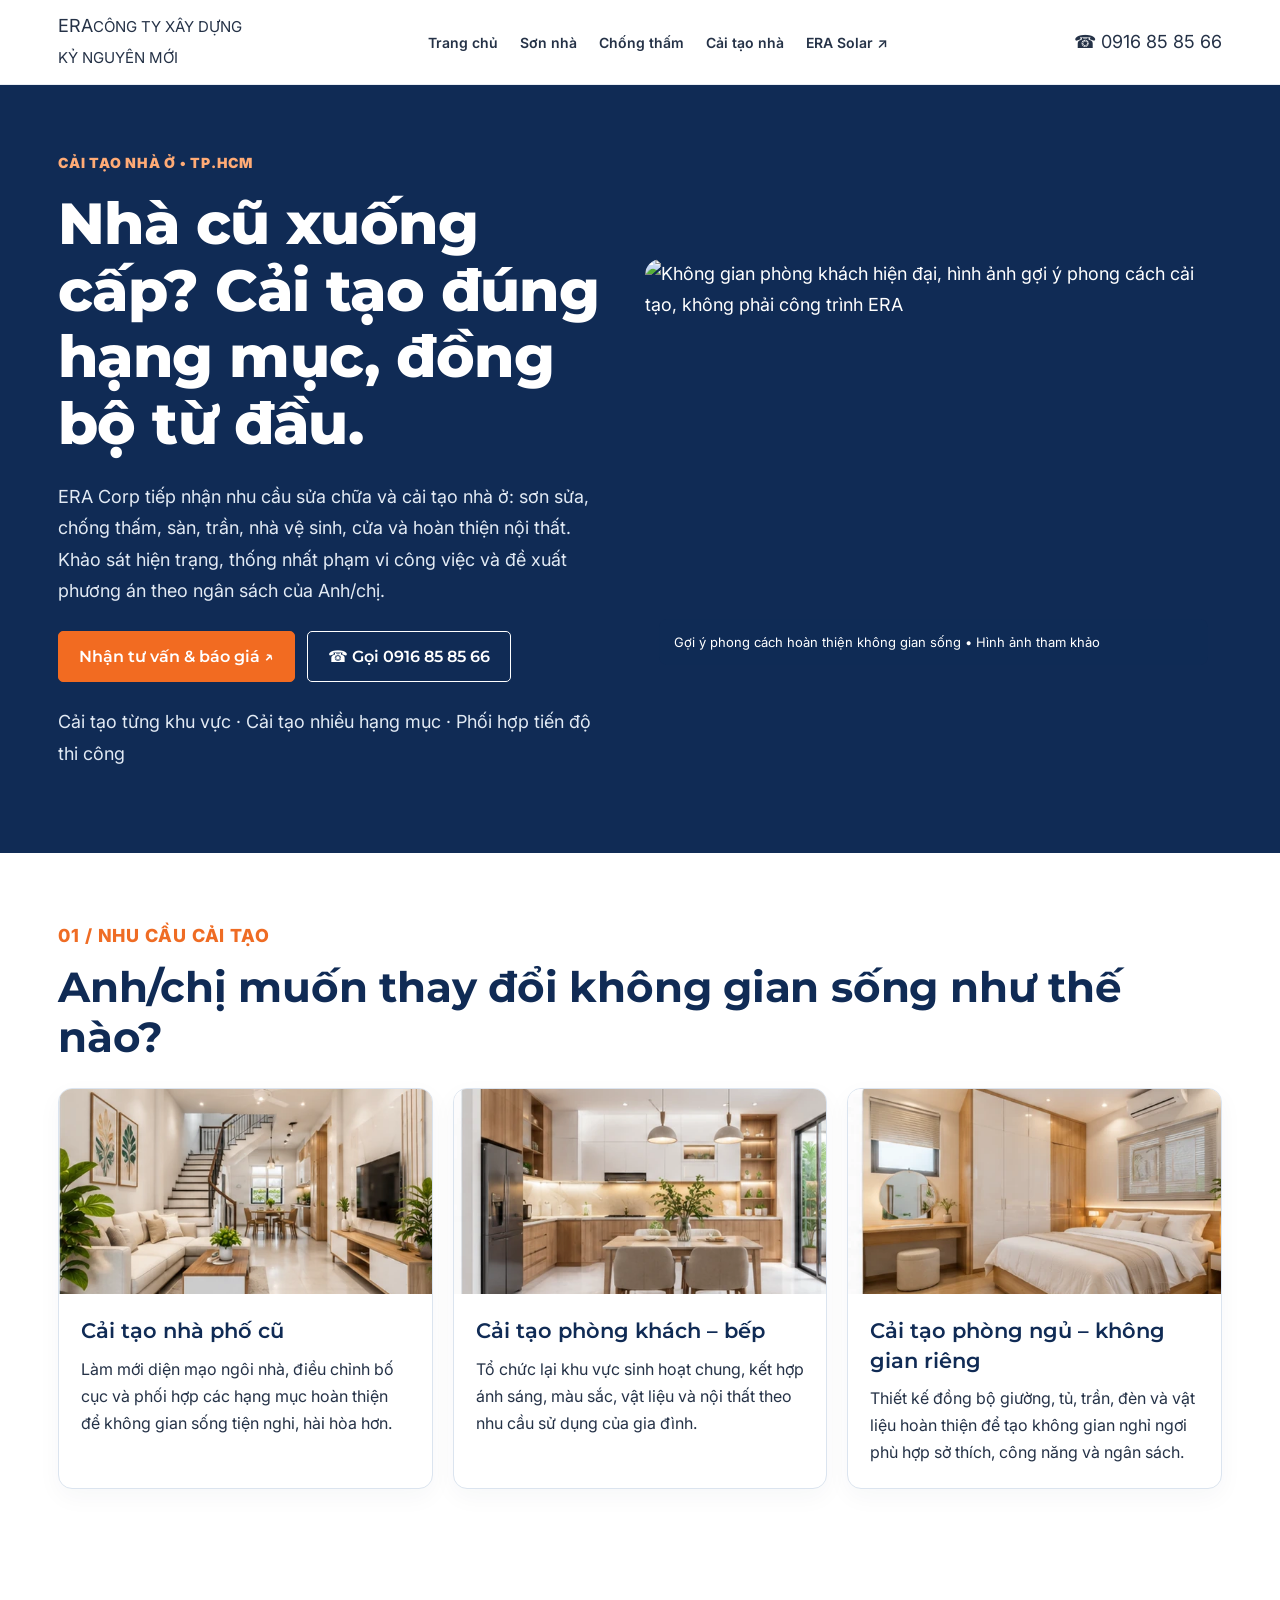
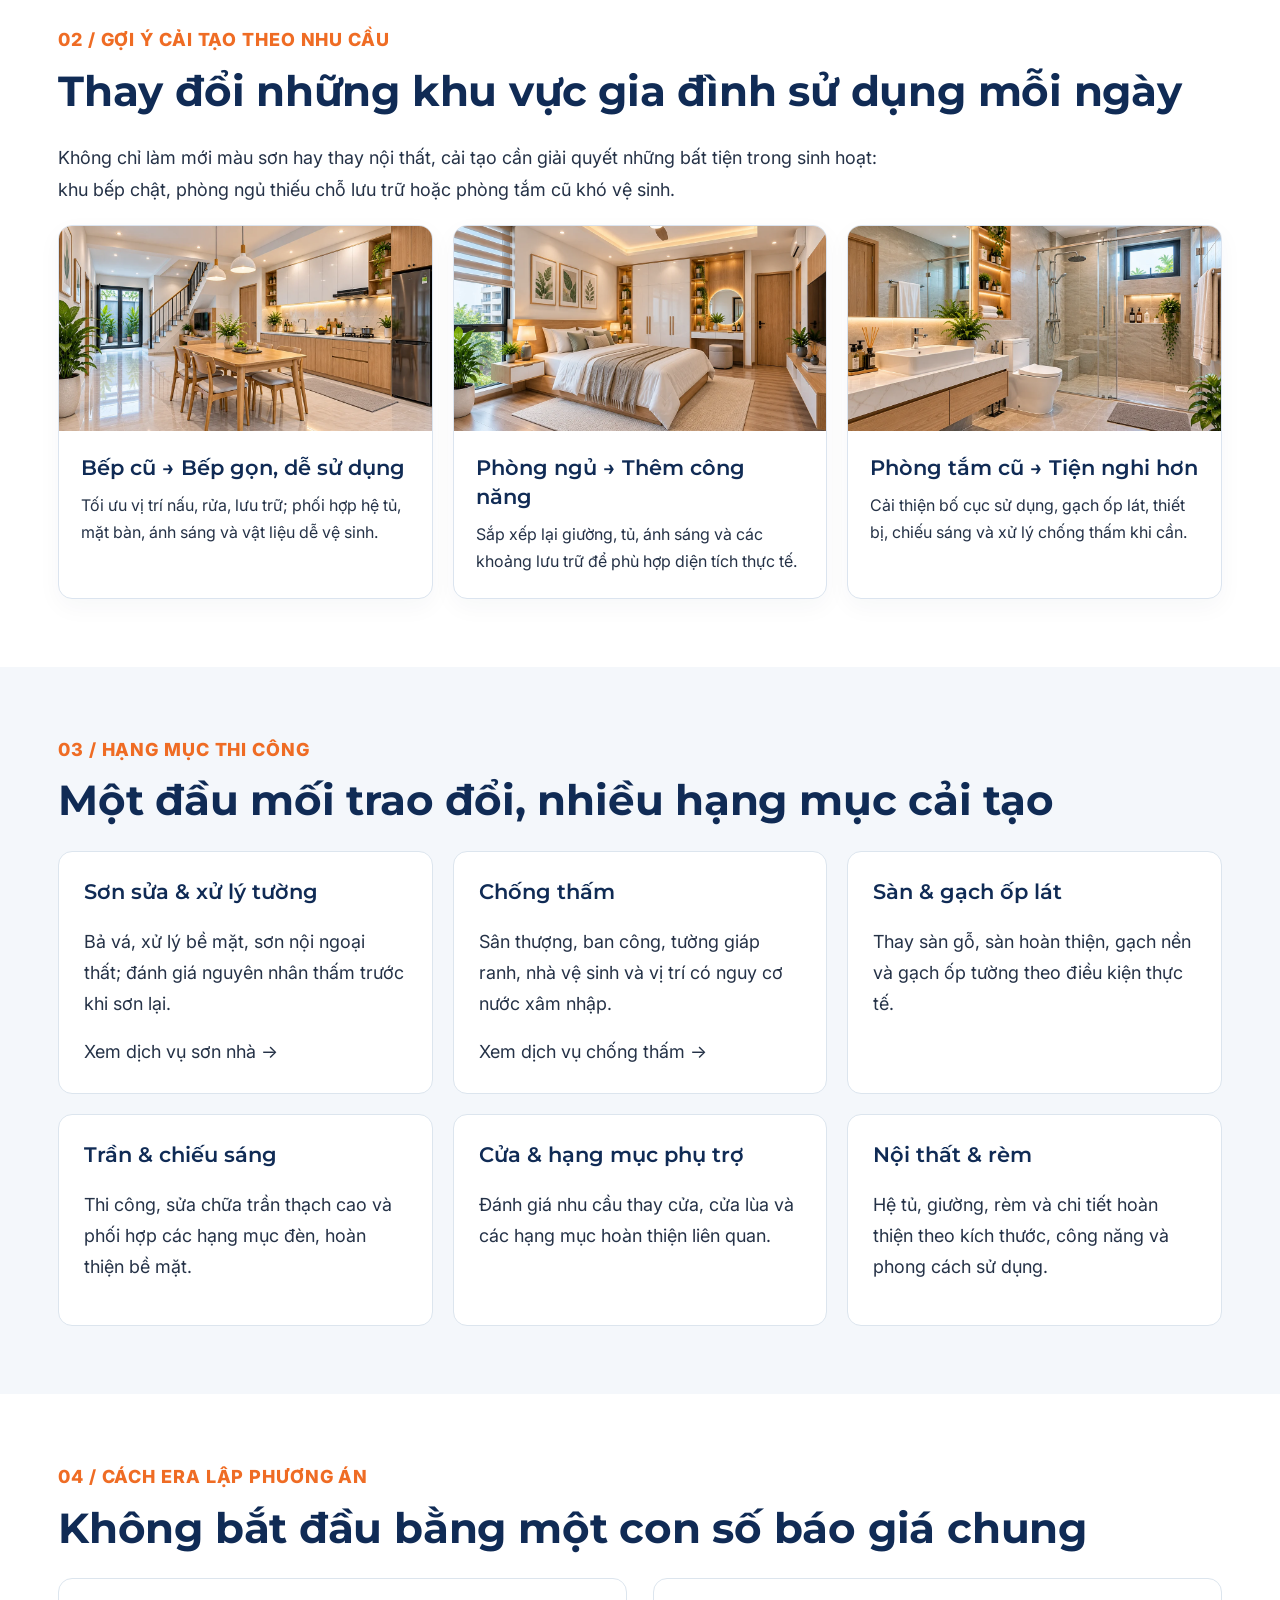
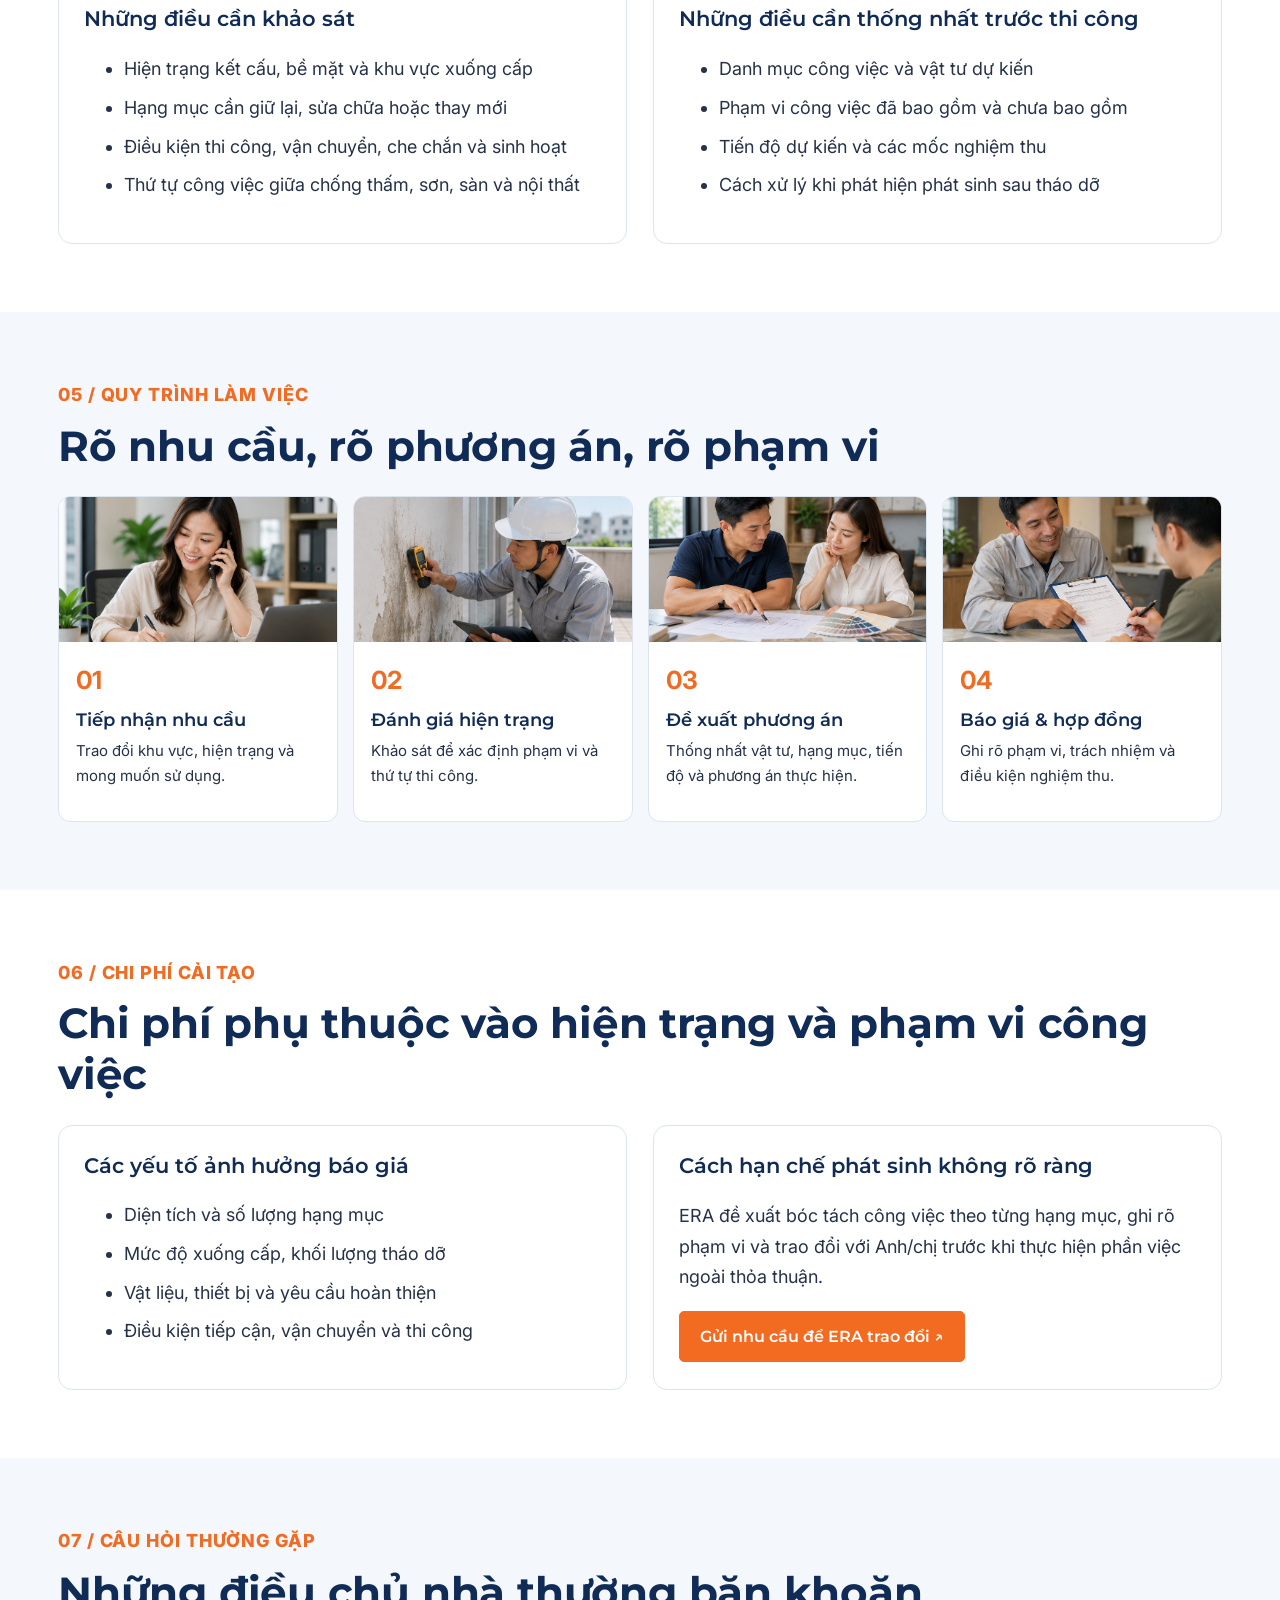
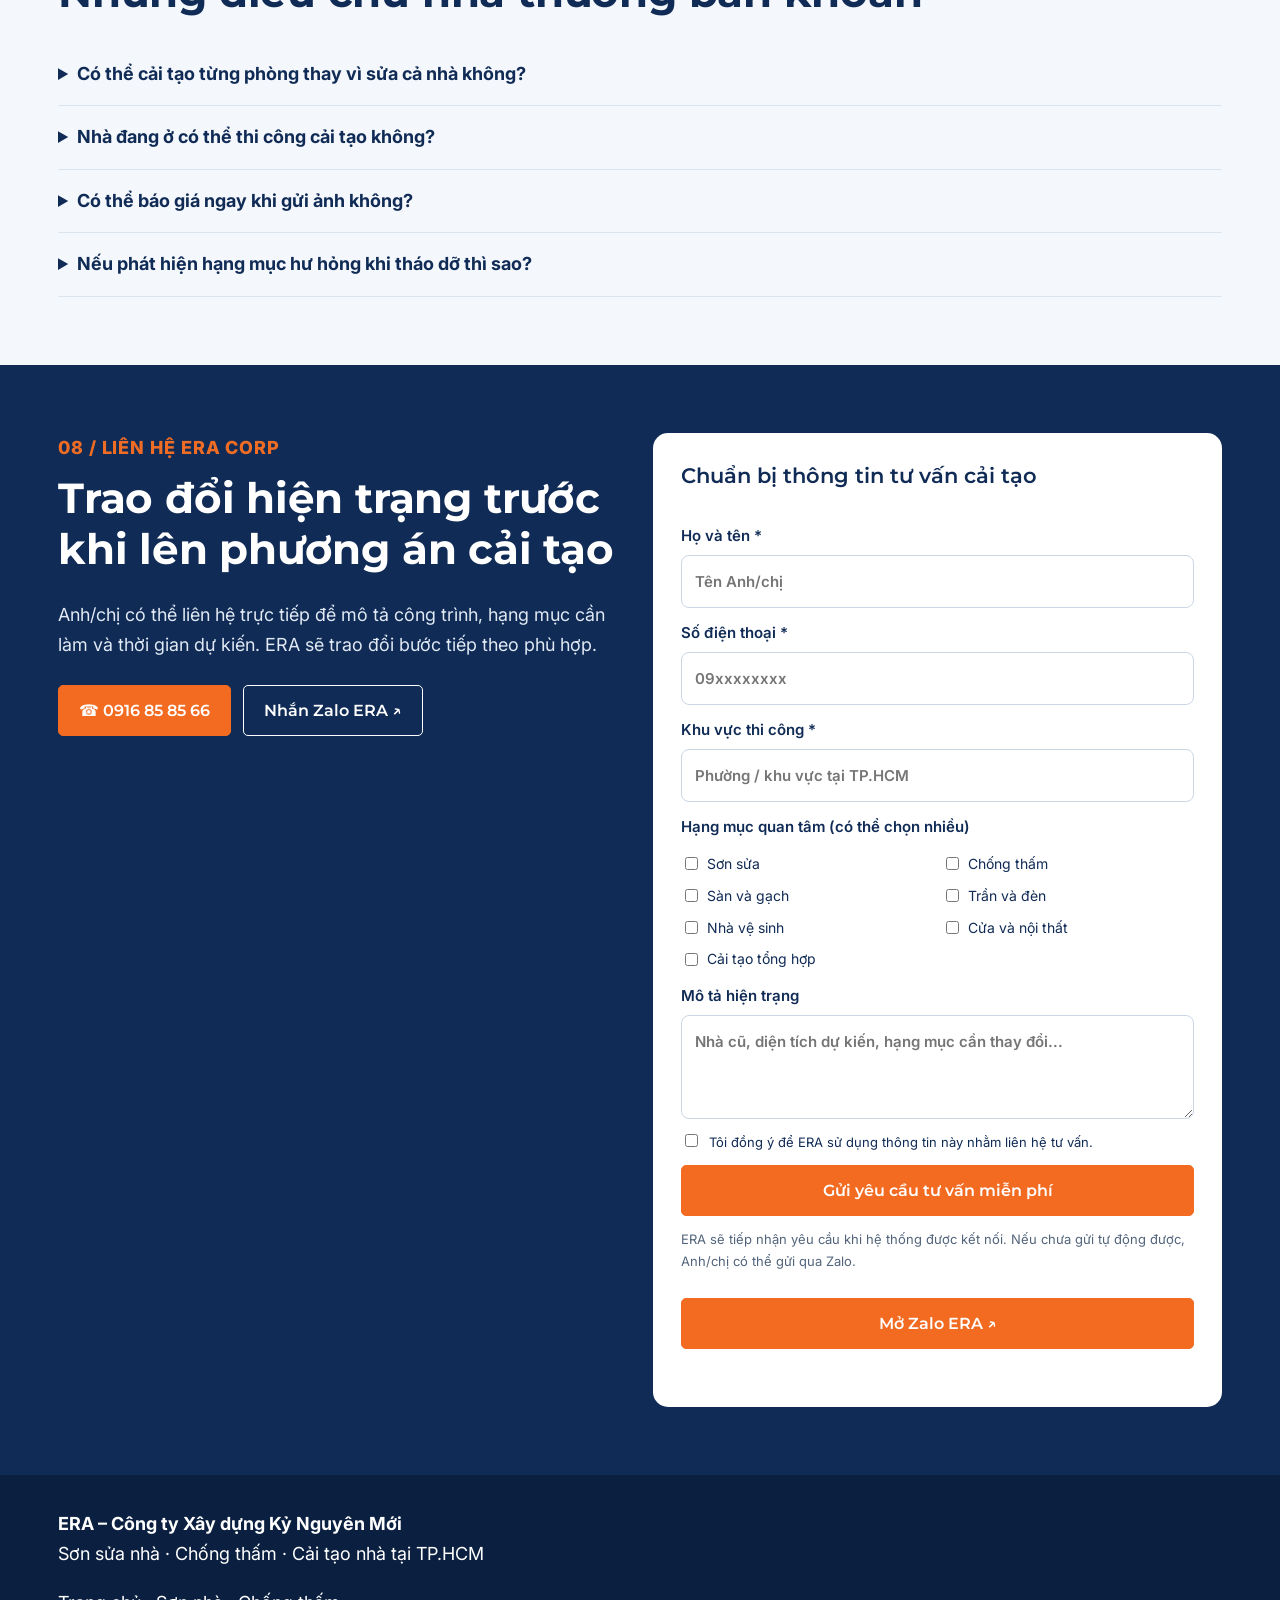
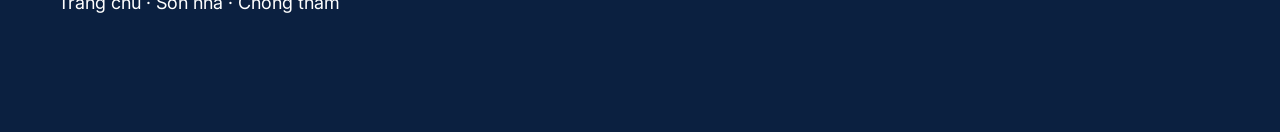
==== cai-tao-nha/index.html @ 1586d017 "Connect Cải tạo nhà form to shared lead capture and attribution" ====
<!doctype html><html lang="vi"><head><meta charset="utf-8"><meta name="viewport" content="width=device-width,initial-scale=1"><title>Cải tạo nhà TP.HCM | Sửa chữa, hoàn thiện nhà ở – ERA Corp</title><meta name="description" content="ERA Corp tư vấn cải tạo nhà ở tại TP.HCM: sơn sửa, chống thấm, sàn, trần, nhà vệ sinh, cửa và nội thất. Khảo sát hiện trạng, lập kế hoạch thi công và báo giá theo hạng mục."><meta name="robots" content="index,follow"><link rel="canonical" href="https://thuvanreal-ai.github.io/eracorp-website/cai-tao-nha/"><link rel="preconnect" href="https://fonts.googleapis.com"><link rel="preconnect" href="https://fonts.gstatic.com" crossorigin><link href="https://fonts.googleapis.com/css2?family=Inter:wght@400;500;600;700;800&family=Montserrat:wght@600;700;800;900&display=swap" rel="stylesheet"><link rel="stylesheet" href="../assets/css/style.css?v=20261025multi2"><style>
.reno-hero{background:#102b55;color:white;padding:66px 0}.reno-hero h1{color:#fff;font-size:clamp(36px,4.5vw,62px);line-height:1.16;font-weight:800;margin:12px 0 24px}.reno-hero p{color:#e2eaf4;font-size:18px;line-height:1.75}.reno-hero-grid{display:grid;grid-template-columns:1.05fr .95fr;gap:44px;align-items:center}.reno-hero-photo{position:relative}.reno-hero-photo img{display:block;width:100%;height:420px;object-fit:cover;border-radius:16px}.reno-hero-photo span{position:absolute;bottom:14px;left:14px;right:14px;background:#102b55e8;color:#fff;border-radius:8px;padding:12px 15px;font-size:13px}.reno-actions{display:flex;gap:12px;flex-wrap:wrap;margin:24px 0}.reno-actions .outline{background:transparent;color:#fff;border:1px solid #fff}.reno-section{padding:68px 0}.reno-section h2{font-size:clamp(28px,3.3vw,45px);line-height:1.2;color:#102b55;margin:10px 0 25px}.reno-kicker{color:#ef6c24;font-weight:800;letter-spacing:.05em}.reno-grid{display:grid;grid-template-columns:repeat(3,minmax(0,1fr));gap:20px}.reno-card{border:1px solid #dbe4ef;border-radius:14px;background:#fff;overflow:hidden;box-shadow:0 8px 25px #122e4a0a}.reno-card img{width:100%;height:205px;object-fit:cover;display:block}.reno-card .inner{padding:22px}.reno-card h3{font-size:21px;color:#102b55;margin:0 0 10px}.reno-card p{font-size:16px;line-height:1.7;margin:0}.reno-muted{background:#f4f7fb}.reno-two{display:grid;grid-template-columns:1fr 1fr;gap:26px}.reno-panel{background:white;border:1px solid #dce5ee;padding:25px;border-radius:14px}.reno-panel h3{color:#102b55;margin-top:0}.reno-panel li{margin:10px 0;line-height:1.6}.reno-steps{display:grid;grid-template-columns:repeat(4,1fr);gap:15px}.reno-step{background:#fff;border:1px solid #dce5ee;border-radius:12px;overflow:hidden}.reno-step img{width:100%;height:145px;object-fit:cover}.reno-step div{padding:17px}.reno-step strong{font-size:25px;color:#ef6c24}.reno-step h3{font-size:18px;color:#102b55;margin:6px 0}.reno-step p{font-size:15px;line-height:1.65}.reno-faq details{border-bottom:1px solid #dce5ee;padding:16px 0}.reno-faq summary{font-weight:700;color:#102b55;cursor:pointer}.reno-faq p{line-height:1.75}.reno-contact{background:#102b55;color:#fff}.reno-contact h2,.reno-contact h3{color:#fff}.reno-contact p{color:#e0e9f4}.reno-form{background:#fff;color:#102b55;border-radius:15px;padding:28px;display:grid;gap:12px}.reno-form h3{color:#102b55}.reno-form label{font-weight:600;display:grid;gap:6px;font-size:15px}.reno-form input,.reno-form select,.reno-form textarea{width:100%;padding:13px;border:1px solid #cbd7e5;border-radius:8px;font:inherit}.reno-form .checks{display:grid;grid-template-columns:1fr 1fr;gap:8px}.reno-form .checks label{display:flex;align-items:center;font-size:14px;font-weight:400}.reno-form .checks input{width:auto}.reno-hint{font-size:13px;color:#52647c!important}.reno-output{display:none;background:#eef4fb;color:#102b55;padding:14px;white-space:pre-wrap;border-radius:8px}.reno-output.active,.reno-copy.active{display:block}.reno-copy{display:none}.reno-footer{background:#0b2040;color:white;padding:34px 0 95px}.reno-footer a{color:white}.reno-note{font-size:14px;line-height:1.6}.reno-hero .eyebrow{color:#ffab76}@media(max-width:900px){.reno-hero-grid,.reno-two{grid-template-columns:1fr}.reno-grid{grid-template-columns:repeat(2,1fr)}.reno-steps{grid-template-columns:repeat(2,1fr)}.reno-hero-photo img{height:310px}}@media(max-width:600px){.reno-hero{padding:36px 0}.reno-section{padding:43px 0}.reno-grid,.reno-steps{grid-template-columns:1fr}.reno-hero-photo img{height:250px}.reno-card img{height:220px}.reno-form{padding:20px}.reno-form .checks{grid-template-columns:1fr}.reno-actions .btn{width:100%;text-align:center}}
</style></head><body><header class="header"><div class="wrap nav"><a href="../" class="logo">ERA<small>CÔNG TY XÂY DỰNG<br>KỶ NGUYÊN MỚI</small></a><nav class="links" id="era-navigation"><a href="../">Trang chủ</a><a href="../son-nha/">Sơn nhà</a><a href="../chong-tham/">Chống thấm</a><a href="../cai-tao-nha/" aria-current="page">Cải tạo nhà</a><a href="https://solar.eracorp.vn/" target="_blank" rel="noopener noreferrer">ERA Solar ↗</a></nav><div class="header-actions"><a class="call-top" href="tel:0916858566">☎ 0916 85 85 66</a><button class="menu-toggle" type="button" aria-label="Mở menu" aria-expanded="false" aria-controls="era-navigation">☰</button></div></div></header><main><section class="reno-hero"><div class="wrap reno-hero-grid"><div><div class="eyebrow">CẢI TẠO NHÀ Ở • TP.HCM</div><h1>Nhà cũ xuống cấp? Cải tạo đúng hạng mục, đồng bộ từ đầu.</h1><p>ERA Corp tiếp nhận nhu cầu sửa chữa và cải tạo nhà ở: sơn sửa, chống thấm, sàn, trần, nhà vệ sinh, cửa và hoàn thiện nội thất. Khảo sát hiện trạng, thống nhất phạm vi công việc và đề xuất phương án theo ngân sách của Anh/chị.</p><div class="reno-actions"><a class="btn" href="#lien-he">Nhận tư vấn & báo giá ↗</a><a class="btn outline" href="tel:0916858566">☎ Gọi 0916 85 85 66</a></div><p class="reno-note">Cải tạo từng khu vực · Cải tạo nhiều hạng mục · Phối hợp tiến độ thi công</p></div><div class="reno-hero-photo"><img src="https://images.unsplash.com/photo-1600210492486-724fe5c67fb0?auto=format&amp;fit=crop&amp;w=1300&amp;q=82" alt="Không gian phòng khách hiện đại, hình ảnh gợi ý phong cách cải tạo, không phải công trình ERA" width="1100" height="800"><span>Gợi ý phong cách hoàn thiện không gian sống • Hình ảnh tham khảo</span></div></div></section>
<section class="reno-section" id="nhu-cau"><div class="wrap"><div class="reno-kicker">01 / NHU CẦU CẢI TẠO</div><h2>Anh/chị muốn thay đổi không gian sống như thế nào?</h2><div class="reno-grid"><article class="reno-card"><img src="../assets/era-cai-tao-nha-pho-viet-nam.webp" alt="Phòng khách nhà ở tại Hà Nội, Việt Nam với diện tích sinh hoạt vừa phải" loading="lazy"><div class="inner"><h3>Cải tạo nhà phố cũ</h3><p>Làm mới diện mạo ngôi nhà, điều chỉnh bố cục và phối hợp các hạng mục hoàn thiện để không gian sống tiện nghi, hài hòa hơn.</p></div></article><article class="reno-card"><img src="../assets/era-cai-tao-phong-khach-bep.webp" alt="Gợi ý thiết kế phòng khách và không gian sinh hoạt sau cải tạo" loading="lazy"><div class="inner"><h3>Cải tạo phòng khách – bếp</h3><p>Tổ chức lại khu vực sinh hoạt chung, kết hợp ánh sáng, màu sắc, vật liệu và nội thất theo nhu cầu sử dụng của gia đình.</p></div></article><article class="reno-card"><img src="../assets/era-cai-tao-phong-ngu.webp" alt="Gợi ý phòng ngủ hoàn thiện với thiết kế nội thất và ánh sáng đồng bộ" loading="lazy"><div class="inner"><h3>Cải tạo phòng ngủ – không gian riêng</h3><p>Thiết kế đồng bộ giường, tủ, trần, đèn và vật liệu hoàn thiện để tạo không gian nghỉ ngơi phù hợp sở thích, công năng và ngân sách.</p></div></article></div></div></section>
<section class="reno-section" id="khong-gian-moi"><div class="wrap"><div class="reno-kicker">02 / GỢI Ý CẢI TẠO THEO NHU CẦU</div><h2>Thay đổi những khu vực gia đình sử dụng mỗi ngày</h2><p style="max-width:840px;line-height:1.8">Không chỉ làm mới màu sơn hay thay nội thất, cải tạo cần giải quyết những bất tiện trong sinh hoạt: khu bếp chật, phòng ngủ thiếu chỗ lưu trữ hoặc phòng tắm cũ khó vệ sinh.</p><div class="reno-grid"><article class="reno-card"><img src="../assets/era-cai-tao-bep-viet-nam-1200x900.webp" alt="Không gian bếp gia đình được tổ chức lại với hệ tủ và mặt bàn sử dụng thuận tiện" loading="lazy"><div class="inner"><h3>Bếp cũ → Bếp gọn, dễ sử dụng</h3><p>Tối ưu vị trí nấu, rửa, lưu trữ; phối hợp hệ tủ, mặt bàn, ánh sáng và vật liệu dễ vệ sinh.</p></div></article><article class="reno-card"><img src="../assets/era-cai-tao-phong-ngu-viet-nam-1200x900.webp" alt="Phòng ngủ hiện đại có bố trí giường, tủ và ánh sáng ấm" loading="lazy"><div class="inner"><h3>Phòng ngủ → Thêm công năng</h3><p>Sắp xếp lại giường, tủ, ánh sáng và các khoảng lưu trữ để phù hợp diện tích thực tế.</p></div></article><article class="reno-card"><img src="../assets/era-cai-tao-phong-tam-viet-nam-1200x900.webp" alt="Phòng tắm hoàn thiện với khu vực tắm và thiết bị vệ sinh bố trí gọn gàng" loading="lazy"><div class="inner"><h3>Phòng tắm cũ → Tiện nghi hơn</h3><p>Cải thiện bố cục sử dụng, gạch ốp lát, thiết bị, chiếu sáng và xử lý chống thấm khi cần.</p></div></article></div></div></section><section class="reno-section reno-muted" id="hang-muc"><div class="wrap"><div class="reno-kicker">03 / HẠNG MỤC THI CÔNG</div><h2>Một đầu mối trao đổi, nhiều hạng mục cải tạo</h2><div class="reno-grid"><article class="reno-panel"><h3>Sơn sửa & xử lý tường</h3><p>Bả vá, xử lý bề mặt, sơn nội ngoại thất; đánh giá nguyên nhân thấm trước khi sơn lại.</p><a href="../son-nha/">Xem dịch vụ sơn nhà →</a></article><article class="reno-panel"><h3>Chống thấm</h3><p>Sân thượng, ban công, tường giáp ranh, nhà vệ sinh và vị trí có nguy cơ nước xâm nhập.</p><a href="../chong-tham/">Xem dịch vụ chống thấm →</a></article><article class="reno-panel"><h3>Sàn & gạch ốp lát</h3><p>Thay sàn gỗ, sàn hoàn thiện, gạch nền và gạch ốp tường theo điều kiện thực tế.</p></article><article class="reno-panel"><h3>Trần & chiếu sáng</h3><p>Thi công, sửa chữa trần thạch cao và phối hợp các hạng mục đèn, hoàn thiện bề mặt.</p></article><article class="reno-panel"><h3>Cửa & hạng mục phụ trợ</h3><p>Đánh giá nhu cầu thay cửa, cửa lùa và các hạng mục hoàn thiện liên quan.</p></article><article class="reno-panel"><h3>Nội thất & rèm</h3><p>Hệ tủ, giường, rèm và chi tiết hoàn thiện theo kích thước, công năng và phong cách sử dụng.</p></article></div></div></section>
<section class="reno-section"><div class="wrap"><div class="reno-kicker">04 / CÁCH ERA LẬP PHƯƠNG ÁN</div><h2>Không bắt đầu bằng một con số báo giá chung</h2><div class="reno-two"><div class="reno-panel"><h3>Những điều cần khảo sát</h3><ul><li>Hiện trạng kết cấu, bề mặt và khu vực xuống cấp</li><li>Hạng mục cần giữ lại, sửa chữa hoặc thay mới</li><li>Điều kiện thi công, vận chuyển, che chắn và sinh hoạt</li><li>Thứ tự công việc giữa chống thấm, sơn, sàn và nội thất</li></ul></div><div class="reno-panel"><h3>Những điều cần thống nhất trước thi công</h3><ul><li>Danh mục công việc và vật tư dự kiến</li><li>Phạm vi công việc đã bao gồm và chưa bao gồm</li><li>Tiến độ dự kiến và các mốc nghiệm thu</li><li>Cách xử lý khi phát hiện phát sinh sau tháo dỡ</li></ul></div></div></div></section>
<section class="reno-section reno-muted" id="quy-trinh"><div class="wrap"><div class="reno-kicker">05 / QUY TRÌNH LÀM VIỆC</div><h2>Rõ nhu cầu, rõ phương án, rõ phạm vi</h2><div class="reno-steps"><article class="reno-step"><img src="../assets/01-tiep-nhan-nhu-cau.jpg" alt="Tiếp nhận nhu cầu sửa chữa cải tạo" loading="lazy"><div><strong>01</strong><h3>Tiếp nhận nhu cầu</h3><p>Trao đổi khu vực, hiện trạng và mong muốn sử dụng.</p></div></article><article class="reno-step"><img src="../assets/02-danh-gia-hien-trang.jpg" alt="Đánh giá hiện trạng công trình" loading="lazy"><div><strong>02</strong><h3>Đánh giá hiện trạng</h3><p>Khảo sát để xác định phạm vi và thứ tự thi công.</p></div></article><article class="reno-step"><img src="../assets/03-de-xuat-phuong-an.jpg" alt="Đề xuất phương án cải tạo" loading="lazy"><div><strong>03</strong><h3>Đề xuất phương án</h3><p>Thống nhất vật tư, hạng mục, tiến độ và phương án thực hiện.</p></div></article><article class="reno-step"><img src="../assets/04-bao-gia-thong-nhat.jpg" alt="Báo giá và thống nhất công việc" loading="lazy"><div><strong>04</strong><h3>Báo giá & hợp đồng</h3><p>Ghi rõ phạm vi, trách nhiệm và điều kiện nghiệm thu.</p></div></article></div></div></section>
<section class="reno-section" id="bao-gia"><div class="wrap"><div class="reno-kicker">06 / CHI PHÍ CẢI TẠO</div><h2>Chi phí phụ thuộc vào hiện trạng và phạm vi công việc</h2><div class="reno-two"><div class="reno-panel"><h3>Các yếu tố ảnh hưởng báo giá</h3><ul><li>Diện tích và số lượng hạng mục</li><li>Mức độ xuống cấp, khối lượng tháo dỡ</li><li>Vật liệu, thiết bị và yêu cầu hoàn thiện</li><li>Điều kiện tiếp cận, vận chuyển và thi công</li></ul></div><div class="reno-panel"><h3>Cách hạn chế phát sinh không rõ ràng</h3><p>ERA đề xuất bóc tách công việc theo từng hạng mục, ghi rõ phạm vi và trao đổi với Anh/chị trước khi thực hiện phần việc ngoài thỏa thuận.</p><a class="btn" href="#lien-he">Gửi nhu cầu để ERA trao đổi ↗</a></div></div></div></section>
<section class="reno-section reno-muted reno-faq"><div class="wrap"><div class="reno-kicker">07 / CÂU HỎI THƯỜNG GẶP</div><h2>Những điều chủ nhà thường băn khoăn</h2><details><summary>Có thể cải tạo từng phòng thay vì sửa cả nhà không?</summary><p>Có. ERA có thể tiếp nhận nhu cầu cải tạo từng phòng hoặc nhóm hạng mục. Phương án cụ thể phụ thuộc hiện trạng và điều kiện thi công.</p></details><details><summary>Nhà đang ở có thể thi công cải tạo không?</summary><p>Cần đánh giá mức độ tháo dỡ, bụi, tiếng ồn, khu vực cấp thoát nước và phương án che chắn. Một số hạng mục có thể cần bố trí sinh hoạt tạm thời.</p></details><details><summary>Có thể báo giá ngay khi gửi ảnh không?</summary><p>Ảnh giúp trao đổi sơ bộ. Báo giá chính xác hơn thường cần xác định kích thước, vật tư, điều kiện thi công và hiện trạng thực tế.</p></details><details><summary>Nếu phát hiện hạng mục hư hỏng khi tháo dỡ thì sao?</summary><p>Phần phát sinh cần được đánh giá, báo rõ phạm vi và thống nhất với Anh/chị trước khi thực hiện.</p></details></div></section>
<section class="reno-section reno-contact" id="lien-he"><div class="wrap reno-two"><div><div class="reno-kicker">08 / LIÊN HỆ ERA CORP</div><h2>Trao đổi hiện trạng trước khi lên phương án cải tạo</h2><p>Anh/chị có thể liên hệ trực tiếp để mô tả công trình, hạng mục cần làm và thời gian dự kiến. ERA sẽ trao đổi bước tiếp theo phù hợp.</p><div class="reno-actions"><a class="btn" href="tel:0916858566">☎ 0916 85 85 66</a><a class="btn outline" href="https://zalo.me/0916858566" target="_blank" rel="noopener noreferrer">Nhắn Zalo ERA ↗</a></div></div><form class="reno-form" id="renoLeadForm" data-lead-form data-service="Cải tạo nhà"><h3>Chuẩn bị thông tin tư vấn cải tạo</h3><label>Họ và tên *<input name="name" required maxlength="100" autocomplete="name" placeholder="Tên Anh/chị"></label><label>Số điện thoại *<input name="phone" required type="tel" pattern="0[0-9]{9}" inputmode="tel" autocomplete="tel" placeholder="09xxxxxxxx"></label><label>Khu vực thi công *<input name="area" required maxlength="100" placeholder="Phường / khu vực tại TP.HCM"></label><label>Hạng mục quan tâm (có thể chọn nhiều)</label><div class="checks"><label><input type="checkbox" name="work" value="Sơn sửa"> Sơn sửa</label><label><input type="checkbox" name="work" value="Chống thấm"> Chống thấm</label><label><input type="checkbox" name="work" value="Sàn và gạch"> Sàn và gạch</label><label><input type="checkbox" name="work" value="Trần và đèn"> Trần và đèn</label><label><input type="checkbox" name="work" value="Nhà vệ sinh"> Nhà vệ sinh</label><label><input type="checkbox" name="work" value="Cửa và nội thất"> Cửa và nội thất</label><label><input type="checkbox" name="work" value="Cải tạo tổng hợp"> Cải tạo tổng hợp</label></div><label>Mô tả hiện trạng<textarea name="message" rows="3" placeholder="Nhà cũ, diện tích dự kiến, hạng mục cần thay đổi..."></textarea></label><label style="display:flex;align-items:flex-start;gap:8px;font-size:13px;font-weight:400"><input type="checkbox" name="consent" required style="width:auto"> Tôi đồng ý để ERA sử dụng thông tin này nhằm liên hệ tư vấn.</label><button class="btn" type="submit">Gửi yêu cầu tư vấn miễn phí</button><p class="reno-hint">ERA sẽ tiếp nhận yêu cầu khi hệ thống được kết nối. Nếu chưa gửi tự động được, Anh/chị có thể gửi qua Zalo.</p><div id="renoOutput" data-lead-output hidden class="reno-output" role="status" aria-live="polite"></div><button id="renoCopy" data-copy-lead hidden class="btn reno-copy" type="button">Sao chép nội dung</button><a class="btn" href="https://zalo.me/0916858566" target="_blank" rel="noopener noreferrer">Mở Zalo ERA ↗</a><p data-lead-feedback role="status" aria-live="polite"></p></form></div></section></main><footer class="reno-footer"><div class="wrap"><strong>ERA – Công ty Xây dựng Kỷ Nguyên Mới</strong><p>Sơn sửa nhà · Chống thấm · Cải tạo nhà tại TP.HCM</p><p><a href="../">Trang chủ</a> · <a href="../son-nha/">Sơn nhà</a> · <a href="../chong-tham/">Chống thấm</a></p></div></footer><div class="mobile-cta"><a class="btn alt" href="tel:0916858566" data-contact="phone">☎ Gọi tư vấn</a><a class="btn" href="https://zalo.me/0916858566" target="_blank" rel="noopener noreferrer" data-contact="zalo">Nhắn Zalo ↗</a></div><script src="../assets/js/main.js?v=20261026lead1" defer></script></body></html>
---- assets/css/style.css ----
:root{--navy:#102b55;--blue:#0d3970;--orange:#f26b21;--text:#253247;--soft:#f5f7fa}*{box-sizing:border-box}html{scroll-behavior:smooth}body{margin:0;font-family:Arial,sans-serif;color:var(--text);line-height:1.65}a{text-decoration:none;color:inherit}img{max-width:100%;display:block}.wrap{max-width:1220px;padding:0 28px;margin:auto}.topstrip{background:#102b55;color:#dce7f7;font-size:11px;font-weight:700;letter-spacing:1px}.topinner{display:flex;justify-content:space-between;padding-top:8px;padding-bottom:8px}.header{background:white;position:sticky;top:0;z-index:20;border-bottom:1px solid #e9edf3}.nav{height:84px;display:flex;justify-content:space-between;align-items:center;gap:20px}.brandmark{display:flex;align-items:center;gap:9px;color:var(--navy)}.brandmark strong{font-size:39px;line-height:1;font-weight:900;letter-spacing:-2px}.brandmark strong span{color:var(--orange)}.brandmark small{font-size:10px;line-height:1.25;font-weight:800}.links{display:flex;gap:22px;align-items:center;font-size:14px;font-weight:700}.links a:hover,.textlink:hover{color:var(--orange)}.navright{display:flex;align-items:center;gap:14px}.navphone{font-weight:800;color:var(--navy);white-space:nowrap;font-size:13px}.btn{display:inline-flex;justify-content:center;align-items:center;gap:12px;padding:13px 20px;background:var(--orange);color:white;border:1px solid var(--orange);border-radius:5px;font-size:14px;font-weight:800;cursor:pointer}.btn-large{padding:17px 23px}.btn-ghost{background:transparent;border-color:#ffffff90;color:white}.btn-ghost-dark{background:transparent;border-color:#8ba5c9;color:var(--navy)}.menu-toggle{display:none}.newhero{background:#102b55;color:white;overflow:hidden}.herowrap{display:grid;grid-template-columns:1fr 1fr;min-height:610px;gap:40px;align-items:center}.hero-copy{padding:55px 0}.pill{display:inline-block;color:#ffb77b;border:1px solid #ffffff30;border-radius:30px;padding:8px 14px;font-size:11px;font-weight:800;letter-spacing:1.2px}h1,h2,h3,p{margin-top:0}h1{font-size:clamp(38px,4.8vw,67px);line-height:1.13;letter-spacing:-2px;margin:27px 0}h1 em{font-style:normal;color:#ff985b}.hero-desc{font-size:17px;max-width:550px;color:#d7e3f3}.hero-buttons{display:flex;flex-wrap:wrap;gap:12px;margin:30px 0}.trustline{display:flex;gap:14px;flex-wrap:wrap;font-size:12px;color:#c9d9ec}.hero-photo{height:490px;position:relative;border-radius:12px;overflow:hidden;box-shadow:0 25px 65px #03142d80}.hero-photo img{height:100%;width:100%;object-fit:cover}.photo-tag{position:absolute;bottom:22px;left:22px;display:flex;flex-direction:column;background:#fff;color:var(--navy);padding:13px 18px;border-radius:5px}.photo-tag b{font-size:18px}.photo-tag span{font-size:12px}.introline{background:#f4f6fa;border-bottom:1px solid #e2e7ef}.intro-grid{display:grid;grid-template-columns:1fr 2fr;align-items:center;gap:50px;padding-top:26px;padding-bottom:26px}.intro-grid b{font-size:17px;color:var(--navy);letter-spacing:1px}.intro-grid p{margin:0;font-size:15px}.section{padding:95px 0}.section-heading{display:flex;justify-content:space-between;align-items:end;gap:40px;margin-bottom:37px}.section-heading p{max-width:400px}.eyebrow{font-size:12px;color:var(--orange);font-weight:900;letter-spacing:1.5px;margin-bottom:15px}h2{font-size:clamp(30px,3.4vw,46px);line-height:1.2;letter-spacing:-1.2px;color:var(--navy);margin-bottom:20px}h3{color:var(--navy)}.service-grid{display:grid;grid-template-columns:repeat(3,1fr);gap:22px}.service-card{background:white;border:1px solid #e3e9f1;box-shadow:0 12px 32px #142c4810;overflow:hidden;border-radius:8px;transition:transform .2s}.service-card:hover{transform:translateY(-5px)}.service-img{height:245px;position:relative;overflow:hidden;background:#e6edf4}.service-img img{width:100%;height:100%;object-fit:cover}.service-img span{position:absolute;top:15px;left:15px;background:var(--orange);color:white;padding:4px 13px;font-weight:800}.service-body{padding:23px;display:flex;justify-content:space-between;gap:14px}.service-body h3{font-size:22px;margin-bottom:8px}.service-body p{font-size:14px;color:#637188;margin:0}.arrow{font-size:28px;color:var(--orange)}.disclaimer,.small-note{font-size:12px;color:#718198;margin-top:15px}.process{background:#f4f7fb}.steps{display:grid;grid-template-columns:repeat(4,1fr);gap:20px;margin-top:35px}.steps>div{background:white;border-radius:8px;padding:27px;border:1px solid #e3e9f1}.steps span{font-size:34px;font-weight:900;color:#e0e8f4}.steps h3{font-size:18px;margin:12px 0}.steps p{font-size:14px;color:#627188;margin:0}.pain-grid{display:grid;grid-template-columns:1fr 1fr;gap:80px}.pain-grid>div>p{color:#617188}.textlink{color:var(--blue);font-weight:800}.qa details{border-bottom:1px solid #dbe3ee;padding:18px 0}.qa summary{cursor:pointer;font-weight:800;color:var(--navy)}.qa details p{margin:12px 0 0;color:#64748b}.contact-section{background:#eaf1f8}.contact-grid{display:grid;grid-template-columns:1fr 420px;gap:65px;align-items:start}.contact-grid>div>p{max-width:500px}.contact-links{display:flex;gap:12px;flex-wrap:wrap;margin-top:30px}.lead-form{background:white;border-radius:10px;padding:27px;box-shadow:0 15px 50px #102b5519}.lead-form h3{font-size:22px}.lead-form label{display:block;font-size:13px;font-weight:700;margin:12px 0}.lead-form input,.lead-form select,.lead-form textarea{display:block;width:100%;border:1px solid #d0dae7;border-radius:5px;padding:12px;margin-top:6px;font:inherit;font-size:14px}.lead-form button{width:100%;opacity:.6;cursor:not-allowed}.footer{background:#0c2346;color:#d9e4f2;padding:65px 0 25px}.footer .brandmark,.footer h3{color:white}.footer-grid{display:grid;grid-template-columns:2fr 1fr 1fr;gap:50px}.footer-grid a{display:block;margin:9px 0}.footer-grid a:hover{color:#ff985b}.copyright{border-top:1px solid #ffffff25;margin-top:38px;padding-top:20px;font-size:12px}.mobile-cta{display:none}@media(max-width:1050px){.navphone{display:none}.links{gap:12px;font-size:12px}.navright>.btn{display:none}}@media(max-width:780px){.wrap{padding-left:18px;padding-right:18px}.topstrip{font-size:9px}.topinner span{max-width:190px}.nav{height:67px}.brandmark strong{font-size:33px}.brandmark small{font-size:8px}.menu-toggle{display:block;background:#f2f5fa;border:1px solid #dbe3ed;border-radius:6px;font-size:24px;padding:3px 12px;cursor:pointer}.links{display:none;position:absolute;top:100%;left:0;right:0;background:white;padding:20px;flex-direction:column;align-items:stretch;box-shadow:0 15px 25px #102b5520;gap:16px;font-size:15px}.links.is-open{display:flex}.herowrap,.intro-grid,.pain-grid,.contact-grid{grid-template-columns:1fr;gap:24px}.herowrap{padding-top:15px;padding-bottom:35px}.hero-copy{padding:40px 0 0}.hero-photo{height:300px}.hero-desc{font-size:16px}.section{padding:64px 0}.section-heading{display:block}.service-grid{grid-template-columns:1fr}.service-img{height:220px}.steps{grid-template-columns:1fr 1fr}.contact-grid{gap:35px}.footer-grid{grid-template-columns:1fr 1fr;gap:22px}.footer-grid>div:first-child{grid-column:span 2}.mobile-cta{display:flex;position:fixed;bottom:0;left:0;right:0;z-index:25;background:white;gap:8px;padding:10px;box-shadow:0 -5px 25px #0c234622}.mobile-cta a{flex:1;text-align:center;background:var(--orange);color:white;font-size:14px;font-weight:800;padding:12px 8px;border-radius:5px}.mobile-cta a:first-child{background:var(--navy)}.footer{padding-bottom:100px}}@media(max-width:420px){.steps{grid-template-columns:1fr}.hero-buttons .btn{width:100%}h1{font-size:40px}.topinner{gap:12px}}
/* Typography system aligned to ERA Solar (Inter + Montserrat), tuned for Vietnamese */
:root{--era-font-body:'Inter',Arial,sans-serif;--era-font-heading:'Montserrat','Inter',Arial,sans-serif}html{-webkit-text-size-adjust:100%;text-size-adjust:100%}body{font-family:var(--era-font-body);font-size:16px;line-height:1.65;font-synthesis:none}h1,h2,h3,.brandmark strong,.btn,.mobile-cta a{font-family:var(--era-font-heading);font-synthesis:none}h1{font-size:clamp(38px,4.7vw,62px);font-weight:800;line-height:1.19;letter-spacing:-.018em}h2{font-size:clamp(29px,3.4vw,44px);font-weight:800;line-height:1.25;letter-spacing:-.012em}h3{font-weight:700;line-height:1.35;letter-spacing:0}.brandmark strong{letter-spacing:-.02em}.hero-desc{font-family:var(--era-font-body);font-size:17px;line-height:1.72}.intro-grid p,.section-heading p,.pain-grid>div>p,.contact-grid>div>p{font-size:16px;line-height:1.7}.service-body p,.steps p,.qa details p{font-size:15px;line-height:1.7}.links{font-family:var(--era-font-body);font-size:13px;font-weight:600}.btn{font-size:13px;font-weight:800;letter-spacing:0;line-height:1.45}.lead-form input,.lead-form select,.lead-form textarea{font-family:var(--era-font-body);font-size:15px;line-height:1.5}.lead-form label{font-family:var(--era-font-body);font-size:14px}.eyebrow,.pill{letter-spacing:.07em}.service-body h3{font-size:21px}.trustline{font-size:13px}.disclaimer,.small-note{font-size:13px;line-height:1.6}@media(max-width:780px){h1{font-size:clamp(34px,8.6vw,43px);line-height:1.23;letter-spacing:-.012em}h2{font-size:clamp(28px,7vw,36px);line-height:1.28}.hero-desc{font-size:16px}.links{font-size:15px}.btn{font-size:13px}.service-body p,.steps p{font-size:15px}}@media(max-width:420px){h1{font-size:clamp(33px,9vw,39px)}}

/* ERA Corp readable typography scale v2 — based on customer review, aligned with ERA Solar */
:root{--era-body-size:18px;--era-body-mobile:16px}body{font-family:'Inter',Arial,sans-serif;font-size:var(--era-body-size);line-height:1.7}h1,h2,h3,.brandmark strong,.btn,.mobile-cta a{font-family:'Montserrat','Inter',Arial,sans-serif}h1{font-size:clamp(48px,4.4vw,56px);font-weight:700;line-height:1.23;letter-spacing:-.01em}h2{font-size:clamp(32px,3vw,36px);font-weight:700;line-height:1.3;letter-spacing:-.005em}h3{font-weight:600;line-height:1.4;letter-spacing:0}.service-body h3{font-size:23px}.steps h3{font-size:22px}.hero-desc{font-size:18px;line-height:1.75}.intro-grid p,.section-heading p,.pain-grid>div>p,.contact-grid>div>p{font-size:18px;line-height:1.75}.service-body p,.steps p,.qa details p{font-size:17px;line-height:1.7}.btn{font-size:16px;font-weight:600;line-height:1.45;letter-spacing:0}.links{font-size:14px;line-height:1.5}.lead-form label{font-size:16px}.lead-form input,.lead-form select,.lead-form textarea{font-size:16px}.lead-form h3{font-size:23px}.eyebrow,.pill{font-size:14px;letter-spacing:.055em}.trustline{font-size:14px}.disclaimer,.small-note{font-size:13px}.footer p,.footer a{font-size:15px}.photo-tag span{font-size:13px}@media(max-width:780px){body{font-size:16px;line-height:1.7}h1{font-size:clamp(32px,8.3vw,34px);line-height:1.3;letter-spacing:0}h2{font-size:clamp(24px,6.5vw,26px);line-height:1.35;letter-spacing:0}.service-body h3,.steps h3,.lead-form h3{font-size:19px}.hero-desc,.intro-grid p,.section-heading p,.pain-grid>div>p,.contact-grid>div>p,.service-body p,.steps p,.qa details p{font-size:16px;line-height:1.75}.btn,.mobile-cta a{font-size:16px}.links{font-size:16px}.eyebrow,.pill{font-size:12px}.lead-form label,.lead-form input,.lead-form select,.lead-form textarea{font-size:16px}.footer p,.footer a{font-size:15px}.trustline{font-size:13px}}

/* Visual workflow for ERA Corp */
.step-card{overflow:hidden;padding:0 0 25px!important}.step-visual{height:150px;background:linear-gradient(135deg,#eaf2fa,#d5e4f3);display:flex;align-items:center;justify-content:center;position:relative;color:#0f2c59}.step-visual svg{width:78px;height:78px;filter:drop-shadow(0 8px 12px #0f2c5920)}.step-visual span{position:absolute;left:20px;bottom:14px;font-family:Montserrat,Inter,sans-serif;font-size:25px;font-weight:800;color:#f26b21}.step-card h3,.step-card p{margin-left:23px;margin-right:23px}.step-card h3{margin-top:20px}.step-card p{margin-bottom:0}.service-img img{object-position:center}

/* Four photo cards: keep fallback illustration until each image asset is uploaded */
.process .steps{display:grid;grid-template-columns:repeat(4,minmax(0,1fr));gap:18px}.process .step-card{min-width:0;transition:transform .22s ease,box-shadow .22s ease}.process .step-visual{height:auto;aspect-ratio:761/505;overflow:hidden;position:relative}.process .step-visual>img{display:block;width:100%;height:100%;object-fit:cover}.process .step-visual>img[hidden]{display:none}.process .step-image-fallback{width:100%;height:100%;display:flex;align-items:center;justify-content:center}.process .step-image-fallback[hidden]{display:none}.process .step-image-fallback svg{width:78px;height:78px}.process .step-number{position:absolute;left:14px;bottom:12px;display:inline-flex;align-items:center;justify-content:center;width:42px;height:42px;border-radius:10px;background:#fff;color:#0f2c59;font-size:20px;font-weight:800;box-shadow:0 3px 14px #0002}.process .step-card h3{font-size:21px}.process .step-card p{font-size:16px}@media(hover:hover) and (pointer:fine){.process .step-card:hover{transform:translateY(-4px);box-shadow:0 18px 34px #0f2c5918}}@media(max-width:800px){.process .steps{display:flex;overflow-x:auto;scroll-snap-type:x mandatory;gap:14px;padding-bottom:18px;overscroll-behavior-inline:contain;scrollbar-width:thin}.process .step-card{flex:0 0 min(84vw,340px);scroll-snap-align:start}.process .step-card h3{font-size:19px}.process .step-card p{font-size:16px}}

/* CRO: replace disabled lead form with a functional contact route */
.quick-contact{display:flex;flex-direction:column;align-items:flex-start;gap:12px}.quick-contact h3{margin:0}.quick-contact p{font-size:16px;line-height:1.65;margin:0}.quick-contact ol{margin:4px 0 10px;padding-left:22px}.quick-contact li{font-size:16px;line-height:1.65;margin:8px 0}.quick-contact .btn{width:100%;text-align:center}.process-intro{max-width:700px;font-size:17px;line-height:1.7;margin:12px 0 25px}.process .disclaimer{margin-top:12px}@media(max-width:780px){.process-intro{font-size:16px}}

/* ERA Corp compact lead form */
.era-request-form{display:grid;gap:14px}.era-request-form h3{margin:0}.era-request-form .form-intro{font-size:15px;line-height:1.65;margin:0}.era-request-form label{display:grid;gap:7px;font-size:15px;font-weight:600}.era-request-form label>span[aria-hidden]{color:#db6023}.era-request-form input:not([type=checkbox]),.era-request-form select,.era-request-form textarea{width:100%;min-width:0;border:1px solid #ccd6e2;border-radius:9px;padding:12px 13px;background:white;color:#132c4f;font:400 16px/1.5 Inter,Arial,sans-serif}.era-request-form input:focus-visible,.era-request-form select:focus-visible,.era-request-form textarea:focus-visible{outline:2px solid #f26b21;outline-offset:2px}.era-request-form .form-two-col{display:grid;grid-template-columns:1fr 1fr;gap:12px}.era-request-form .form-consent{display:flex;align-items:flex-start;gap:9px;font-size:13px;font-weight:400;line-height:1.55}.era-request-form .form-consent input{width:18px;height:18px;flex:0 0 18px;margin-top:2px}.era-request-form .form-feedback{font-size:13px;line-height:1.6;margin:0}.era-request-form .form-handoff{display:grid;gap:10px;padding:14px;border:1px solid #cbd7e4;border-radius:12px;background:#f5f8fc}.era-request-form .form-handoff[hidden]{display:none}.era-request-form .form-handoff p{margin:0;font-size:14px;line-height:1.6}.era-request-form .form-handoff textarea{font-size:14px}.era-request-form .form-handoff .btn{text-align:center}@media(max-width:600px){.era-request-form .form-two-col{grid-template-columns:1fr}}

.service-picks{border:0;padding:0;margin:0}.service-picks legend{font-weight:700}.service-picks-grid{display:grid;grid-template-columns:1fr 1fr;gap:10px}.era-request-form .service-picks-grid label{display:flex;align-items:center;gap:10px;padding:12px;border:1px solid #ccd6e2;border-radius:9px;background:white;font-size:14px;cursor:pointer}.service-picks-grid input{width:18px;height:18px;accent-color:#f26b21}.service-picks-grid label:has(input:checked){border-color:#f26b21;background:#fff7f1}@media(max-width:480px){.service-picks-grid{grid-template-columns:1fr}}
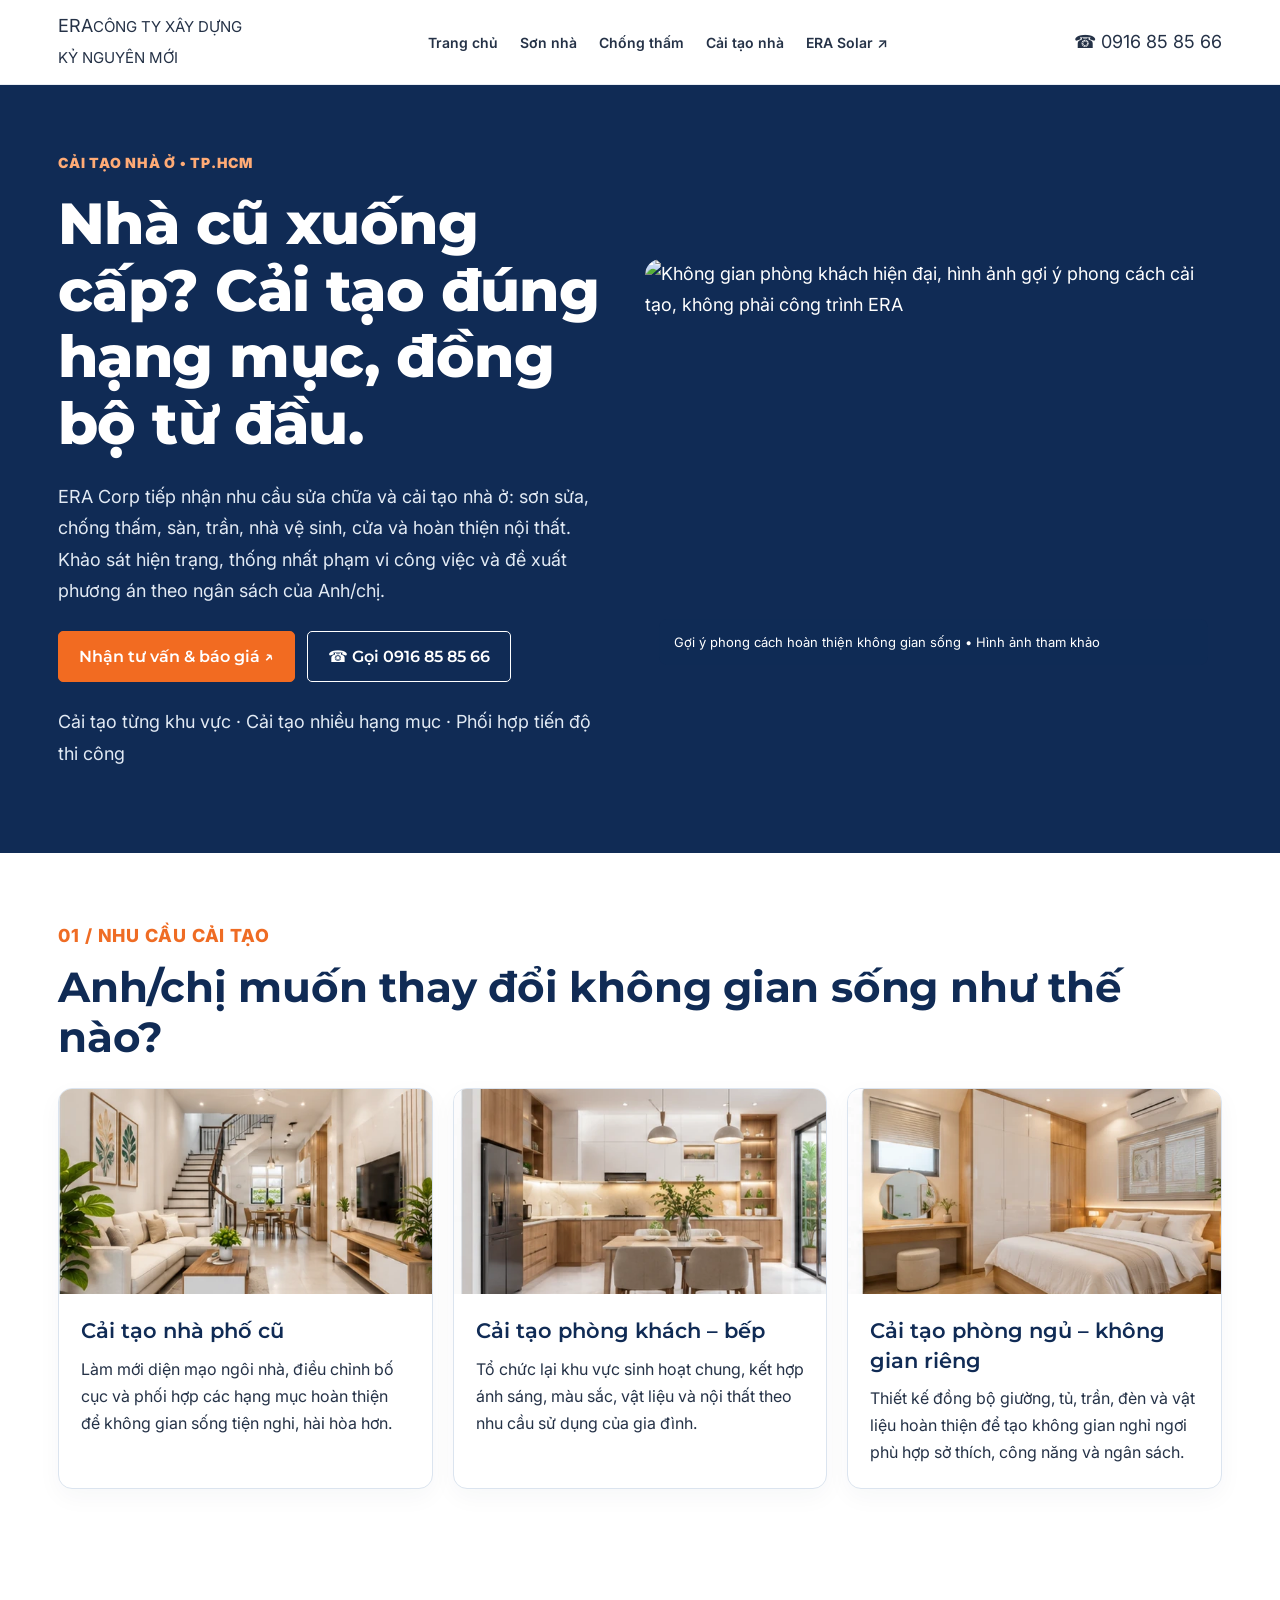
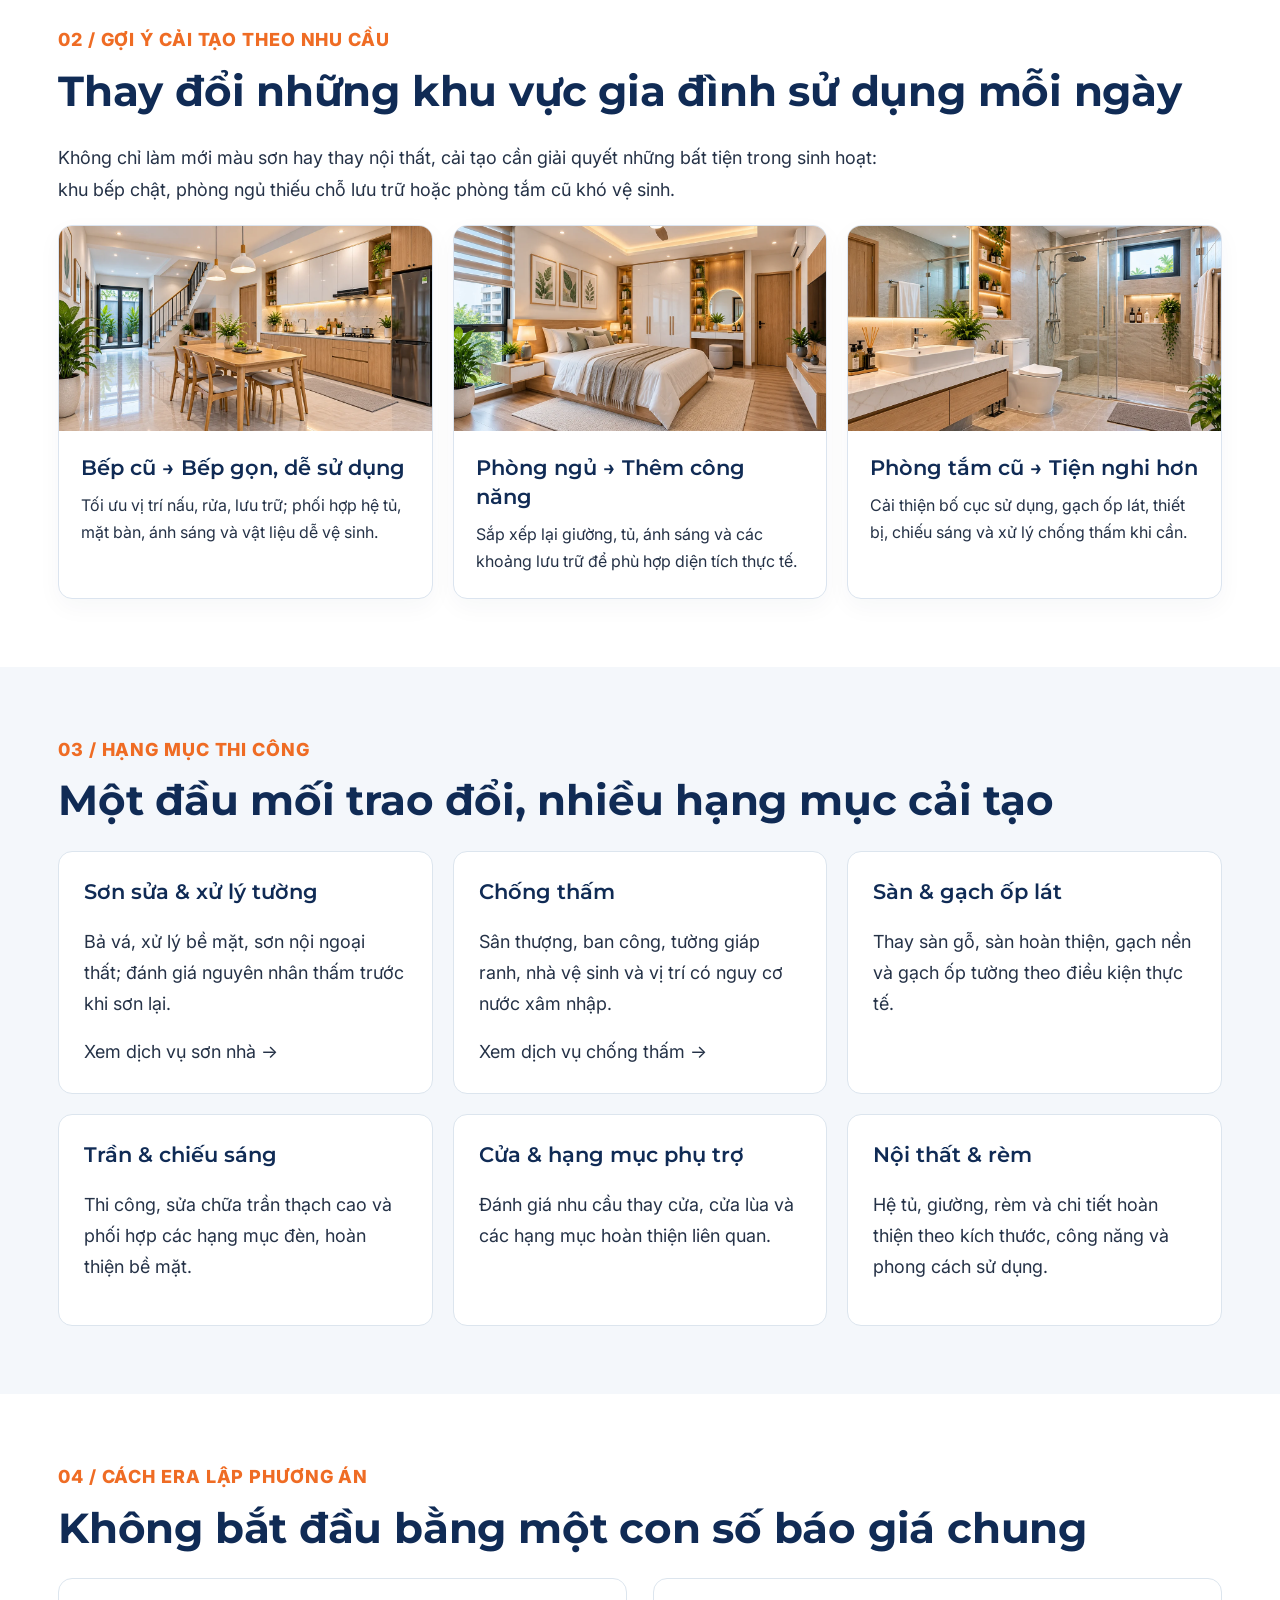
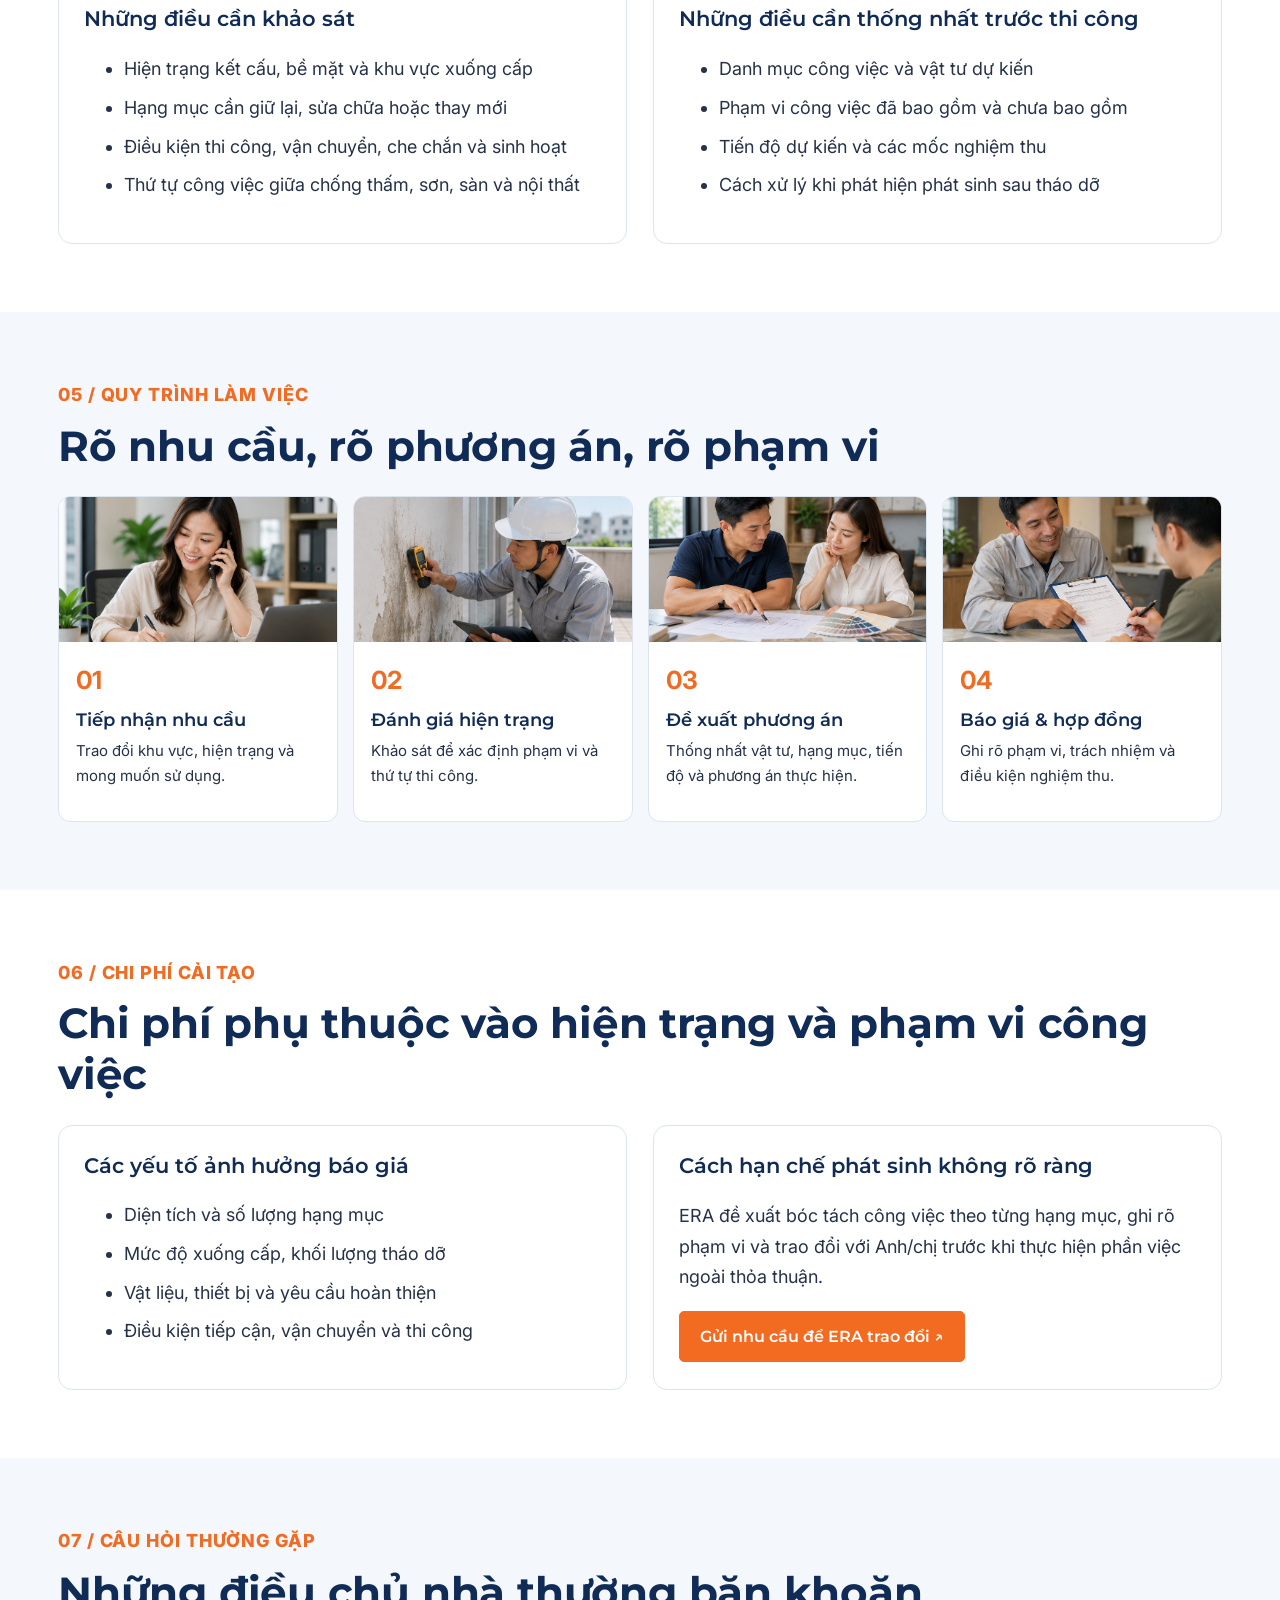
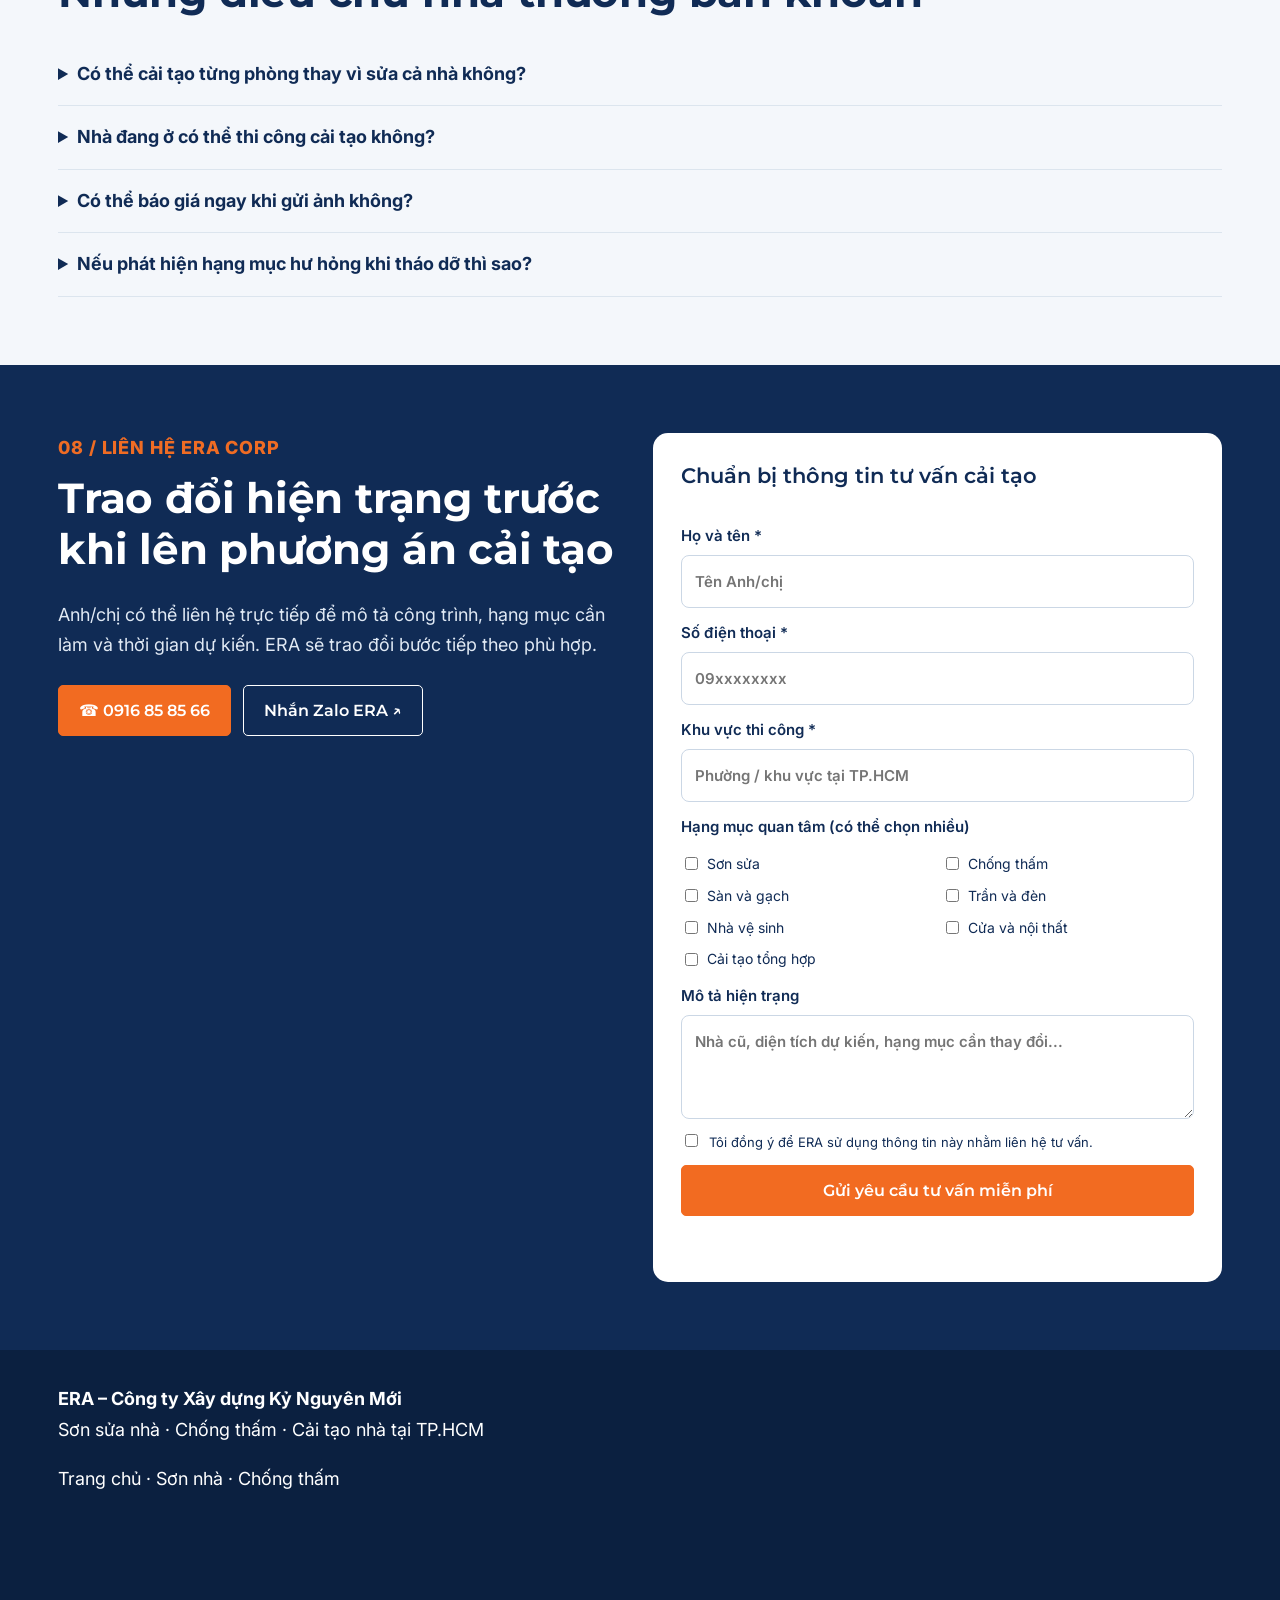
==== commit 179de415: "Remove Zalo handoff and keep single direct lead submission CTA" ====
--- a/cai-tao-nha/index.html
+++ b/cai-tao-nha/index.html
@@ -7,4 +7,4 @@
 <section class="reno-section reno-muted" id="quy-trinh"><div class="wrap"><div class="reno-kicker">05 / QUY TRÌNH LÀM VIỆC</div><h2>Rõ nhu cầu, rõ phương án, rõ phạm vi</h2><div class="reno-steps"><article class="reno-step"><img src="../assets/01-tiep-nhan-nhu-cau.jpg" alt="Tiếp nhận nhu cầu sửa chữa cải tạo" loading="lazy"><div><strong>01</strong><h3>Tiếp nhận nhu cầu</h3><p>Trao đổi khu vực, hiện trạng và mong muốn sử dụng.</p></div></article><article class="reno-step"><img src="../assets/02-danh-gia-hien-trang.jpg" alt="Đánh giá hiện trạng công trình" loading="lazy"><div><strong>02</strong><h3>Đánh giá hiện trạng</h3><p>Khảo sát để xác định phạm vi và thứ tự thi công.</p></div></article><article class="reno-step"><img src="../assets/03-de-xuat-phuong-an.jpg" alt="Đề xuất phương án cải tạo" loading="lazy"><div><strong>03</strong><h3>Đề xuất phương án</h3><p>Thống nhất vật tư, hạng mục, tiến độ và phương án thực hiện.</p></div></article><article class="reno-step"><img src="../assets/04-bao-gia-thong-nhat.jpg" alt="Báo giá và thống nhất công việc" loading="lazy"><div><strong>04</strong><h3>Báo giá & hợp đồng</h3><p>Ghi rõ phạm vi, trách nhiệm và điều kiện nghiệm thu.</p></div></article></div></div></section>
 <section class="reno-section" id="bao-gia"><div class="wrap"><div class="reno-kicker">06 / CHI PHÍ CẢI TẠO</div><h2>Chi phí phụ thuộc vào hiện trạng và phạm vi công việc</h2><div class="reno-two"><div class="reno-panel"><h3>Các yếu tố ảnh hưởng báo giá</h3><ul><li>Diện tích và số lượng hạng mục</li><li>Mức độ xuống cấp, khối lượng tháo dỡ</li><li>Vật liệu, thiết bị và yêu cầu hoàn thiện</li><li>Điều kiện tiếp cận, vận chuyển và thi công</li></ul></div><div class="reno-panel"><h3>Cách hạn chế phát sinh không rõ ràng</h3><p>ERA đề xuất bóc tách công việc theo từng hạng mục, ghi rõ phạm vi và trao đổi với Anh/chị trước khi thực hiện phần việc ngoài thỏa thuận.</p><a class="btn" href="#lien-he">Gửi nhu cầu để ERA trao đổi ↗</a></div></div></div></section>
 <section class="reno-section reno-muted reno-faq"><div class="wrap"><div class="reno-kicker">07 / CÂU HỎI THƯỜNG GẶP</div><h2>Những điều chủ nhà thường băn khoăn</h2><details><summary>Có thể cải tạo từng phòng thay vì sửa cả nhà không?</summary><p>Có. ERA có thể tiếp nhận nhu cầu cải tạo từng phòng hoặc nhóm hạng mục. Phương án cụ thể phụ thuộc hiện trạng và điều kiện thi công.</p></details><details><summary>Nhà đang ở có thể thi công cải tạo không?</summary><p>Cần đánh giá mức độ tháo dỡ, bụi, tiếng ồn, khu vực cấp thoát nước và phương án che chắn. Một số hạng mục có thể cần bố trí sinh hoạt tạm thời.</p></details><details><summary>Có thể báo giá ngay khi gửi ảnh không?</summary><p>Ảnh giúp trao đổi sơ bộ. Báo giá chính xác hơn thường cần xác định kích thước, vật tư, điều kiện thi công và hiện trạng thực tế.</p></details><details><summary>Nếu phát hiện hạng mục hư hỏng khi tháo dỡ thì sao?</summary><p>Phần phát sinh cần được đánh giá, báo rõ phạm vi và thống nhất với Anh/chị trước khi thực hiện.</p></details></div></section>
-<section class="reno-section reno-contact" id="lien-he"><div class="wrap reno-two"><div><div class="reno-kicker">08 / LIÊN HỆ ERA CORP</div><h2>Trao đổi hiện trạng trước khi lên phương án cải tạo</h2><p>Anh/chị có thể liên hệ trực tiếp để mô tả công trình, hạng mục cần làm và thời gian dự kiến. ERA sẽ trao đổi bước tiếp theo phù hợp.</p><div class="reno-actions"><a class="btn" href="tel:0916858566">☎ 0916 85 85 66</a><a class="btn outline" href="https://zalo.me/0916858566" target="_blank" rel="noopener noreferrer">Nhắn Zalo ERA ↗</a></div></div><form class="reno-form" id="renoLeadForm" data-lead-form data-service="Cải tạo nhà"><h3>Chuẩn bị thông tin tư vấn cải tạo</h3><label>Họ và tên *<input name="name" required maxlength="100" autocomplete="name" placeholder="Tên Anh/chị"></label><label>Số điện thoại *<input name="phone" required type="tel" pattern="0[0-9]{9}" inputmode="tel" autocomplete="tel" placeholder="09xxxxxxxx"></label><label>Khu vực thi công *<input name="area" required maxlength="100" placeholder="Phường / khu vực tại TP.HCM"></label><label>Hạng mục quan tâm (có thể chọn nhiều)</label><div class="checks"><label><input type="checkbox" name="work" value="Sơn sửa"> Sơn sửa</label><label><input type="checkbox" name="work" value="Chống thấm"> Chống thấm</label><label><input type="checkbox" name="work" value="Sàn và gạch"> Sàn và gạch</label><label><input type="checkbox" name="work" value="Trần và đèn"> Trần và đèn</label><label><input type="checkbox" name="work" value="Nhà vệ sinh"> Nhà vệ sinh</label><label><input type="checkbox" name="work" value="Cửa và nội thất"> Cửa và nội thất</label><label><input type="checkbox" name="work" value="Cải tạo tổng hợp"> Cải tạo tổng hợp</label></div><label>Mô tả hiện trạng<textarea name="message" rows="3" placeholder="Nhà cũ, diện tích dự kiến, hạng mục cần thay đổi..."></textarea></label><label style="display:flex;align-items:flex-start;gap:8px;font-size:13px;font-weight:400"><input type="checkbox" name="consent" required style="width:auto"> Tôi đồng ý để ERA sử dụng thông tin này nhằm liên hệ tư vấn.</label><button class="btn" type="submit">Gửi yêu cầu tư vấn miễn phí</button><p class="reno-hint">ERA sẽ tiếp nhận yêu cầu khi hệ thống được kết nối. Nếu chưa gửi tự động được, Anh/chị có thể gửi qua Zalo.</p><div id="renoOutput" data-lead-output hidden class="reno-output" role="status" aria-live="polite"></div><button id="renoCopy" data-copy-lead hidden class="btn reno-copy" type="button">Sao chép nội dung</button><a class="btn" href="https://zalo.me/0916858566" target="_blank" rel="noopener noreferrer">Mở Zalo ERA ↗</a><p data-lead-feedback role="status" aria-live="polite"></p></form></div></section></main><footer class="reno-footer"><div class="wrap"><strong>ERA – Công ty Xây dựng Kỷ Nguyên Mới</strong><p>Sơn sửa nhà · Chống thấm · Cải tạo nhà tại TP.HCM</p><p><a href="../">Trang chủ</a> · <a href="../son-nha/">Sơn nhà</a> · <a href="../chong-tham/">Chống thấm</a></p></div></footer><div class="mobile-cta"><a class="btn alt" href="tel:0916858566" data-contact="phone">☎ Gọi tư vấn</a><a class="btn" href="https://zalo.me/0916858566" target="_blank" rel="noopener noreferrer" data-contact="zalo">Nhắn Zalo ↗</a></div><script src="../assets/js/main.js?v=20261026lead1" defer></script></body></html>+<section class="reno-section reno-contact" id="lien-he"><div class="wrap reno-two"><div><div class="reno-kicker">08 / LIÊN HỆ ERA CORP</div><h2>Trao đổi hiện trạng trước khi lên phương án cải tạo</h2><p>Anh/chị có thể liên hệ trực tiếp để mô tả công trình, hạng mục cần làm và thời gian dự kiến. ERA sẽ trao đổi bước tiếp theo phù hợp.</p><div class="reno-actions"><a class="btn" href="tel:0916858566">☎ 0916 85 85 66</a><a class="btn outline" href="https://zalo.me/0916858566" target="_blank" rel="noopener noreferrer">Nhắn Zalo ERA ↗</a></div></div><form class="reno-form" id="renoLeadForm" data-lead-form data-service="Cải tạo nhà"><h3>Chuẩn bị thông tin tư vấn cải tạo</h3><label>Họ và tên *<input name="name" required maxlength="100" autocomplete="name" placeholder="Tên Anh/chị"></label><label>Số điện thoại *<input name="phone" required type="tel" pattern="0[0-9]{9}" inputmode="tel" autocomplete="tel" placeholder="09xxxxxxxx"></label><label>Khu vực thi công *<input name="area" required maxlength="100" placeholder="Phường / khu vực tại TP.HCM"></label><label>Hạng mục quan tâm (có thể chọn nhiều)</label><div class="checks"><label><input type="checkbox" name="work" value="Sơn sửa"> Sơn sửa</label><label><input type="checkbox" name="work" value="Chống thấm"> Chống thấm</label><label><input type="checkbox" name="work" value="Sàn và gạch"> Sàn và gạch</label><label><input type="checkbox" name="work" value="Trần và đèn"> Trần và đèn</label><label><input type="checkbox" name="work" value="Nhà vệ sinh"> Nhà vệ sinh</label><label><input type="checkbox" name="work" value="Cửa và nội thất"> Cửa và nội thất</label><label><input type="checkbox" name="work" value="Cải tạo tổng hợp"> Cải tạo tổng hợp</label></div><label>Mô tả hiện trạng<textarea name="message" rows="3" placeholder="Nhà cũ, diện tích dự kiến, hạng mục cần thay đổi..."></textarea></label><label style="display:flex;align-items:flex-start;gap:8px;font-size:13px;font-weight:400"><input type="checkbox" name="consent" required style="width:auto"> Tôi đồng ý để ERA sử dụng thông tin này nhằm liên hệ tư vấn.</label><button class="btn" type="submit">Gửi yêu cầu tư vấn miễn phí</button><p data-lead-feedback role="status" aria-live="polite" style="margin-top:12px;font-size:14px"></p></form></div></section></main><footer class="reno-footer"><div class="wrap"><strong>ERA – Công ty Xây dựng Kỷ Nguyên Mới</strong><p>Sơn sửa nhà · Chống thấm · Cải tạo nhà tại TP.HCM</p><p><a href="../">Trang chủ</a> · <a href="../son-nha/">Sơn nhà</a> · <a href="../chong-tham/">Chống thấm</a></p></div></footer><div class="mobile-cta"><a class="btn alt" href="tel:0916858566" data-contact="phone">☎ Gọi tư vấn</a><a class="btn" href="https://zalo.me/0916858566" target="_blank" rel="noopener noreferrer" data-contact="zalo">Nhắn Zalo ↗</a></div><script src="../assets/js/main.js?v=20261026lead2" defer></script></body></html>
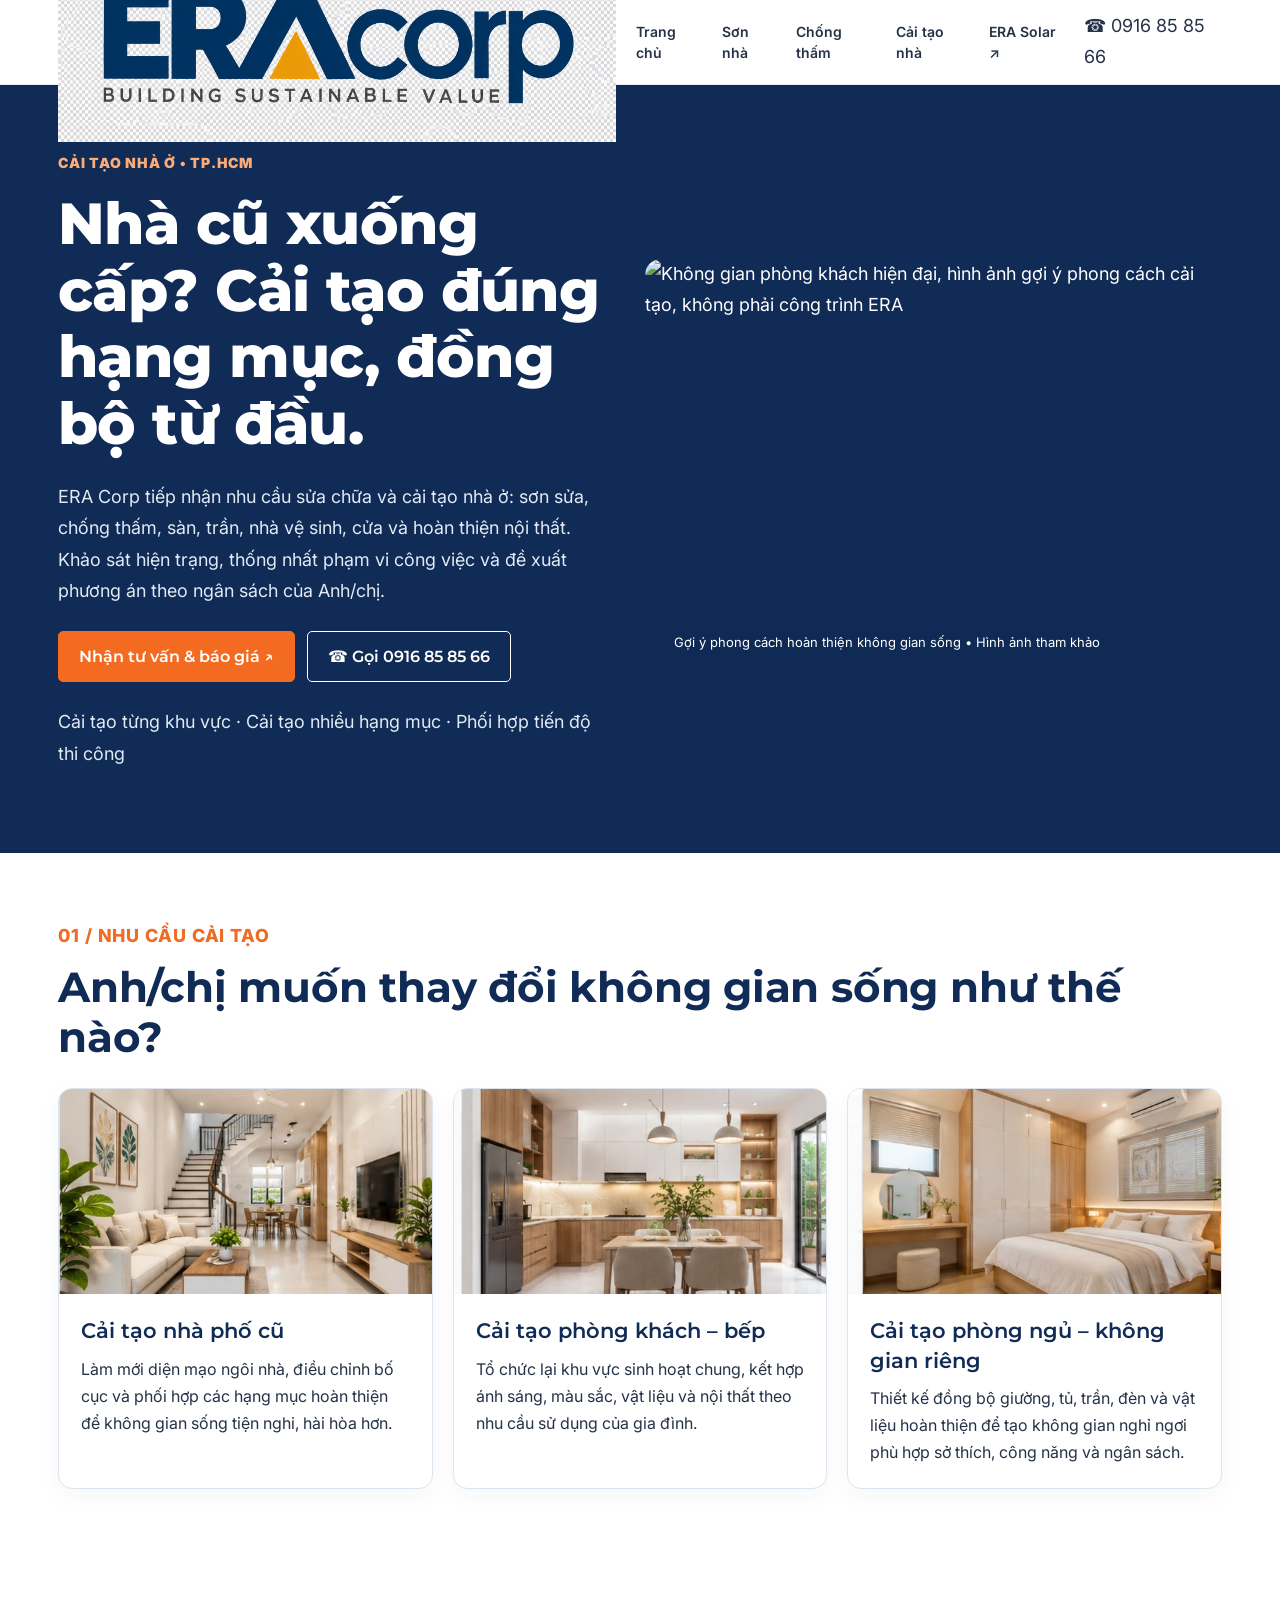
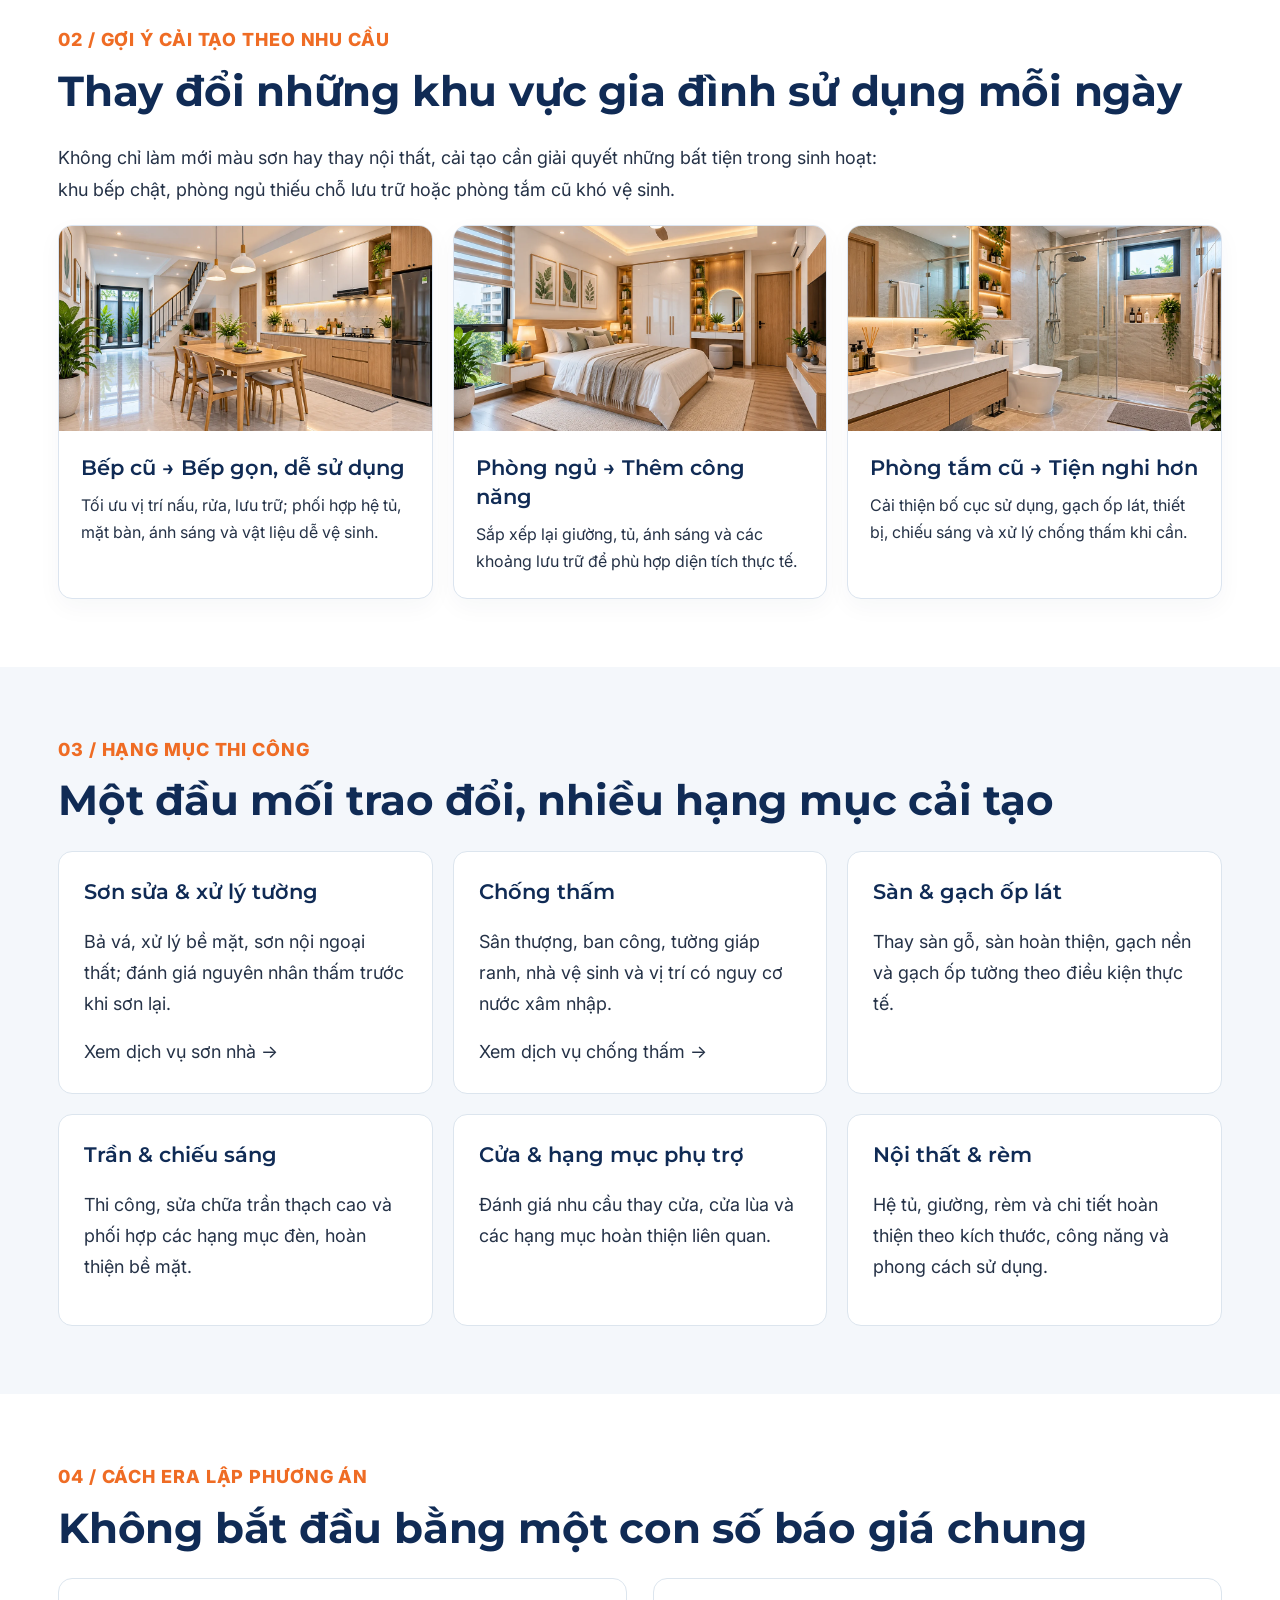
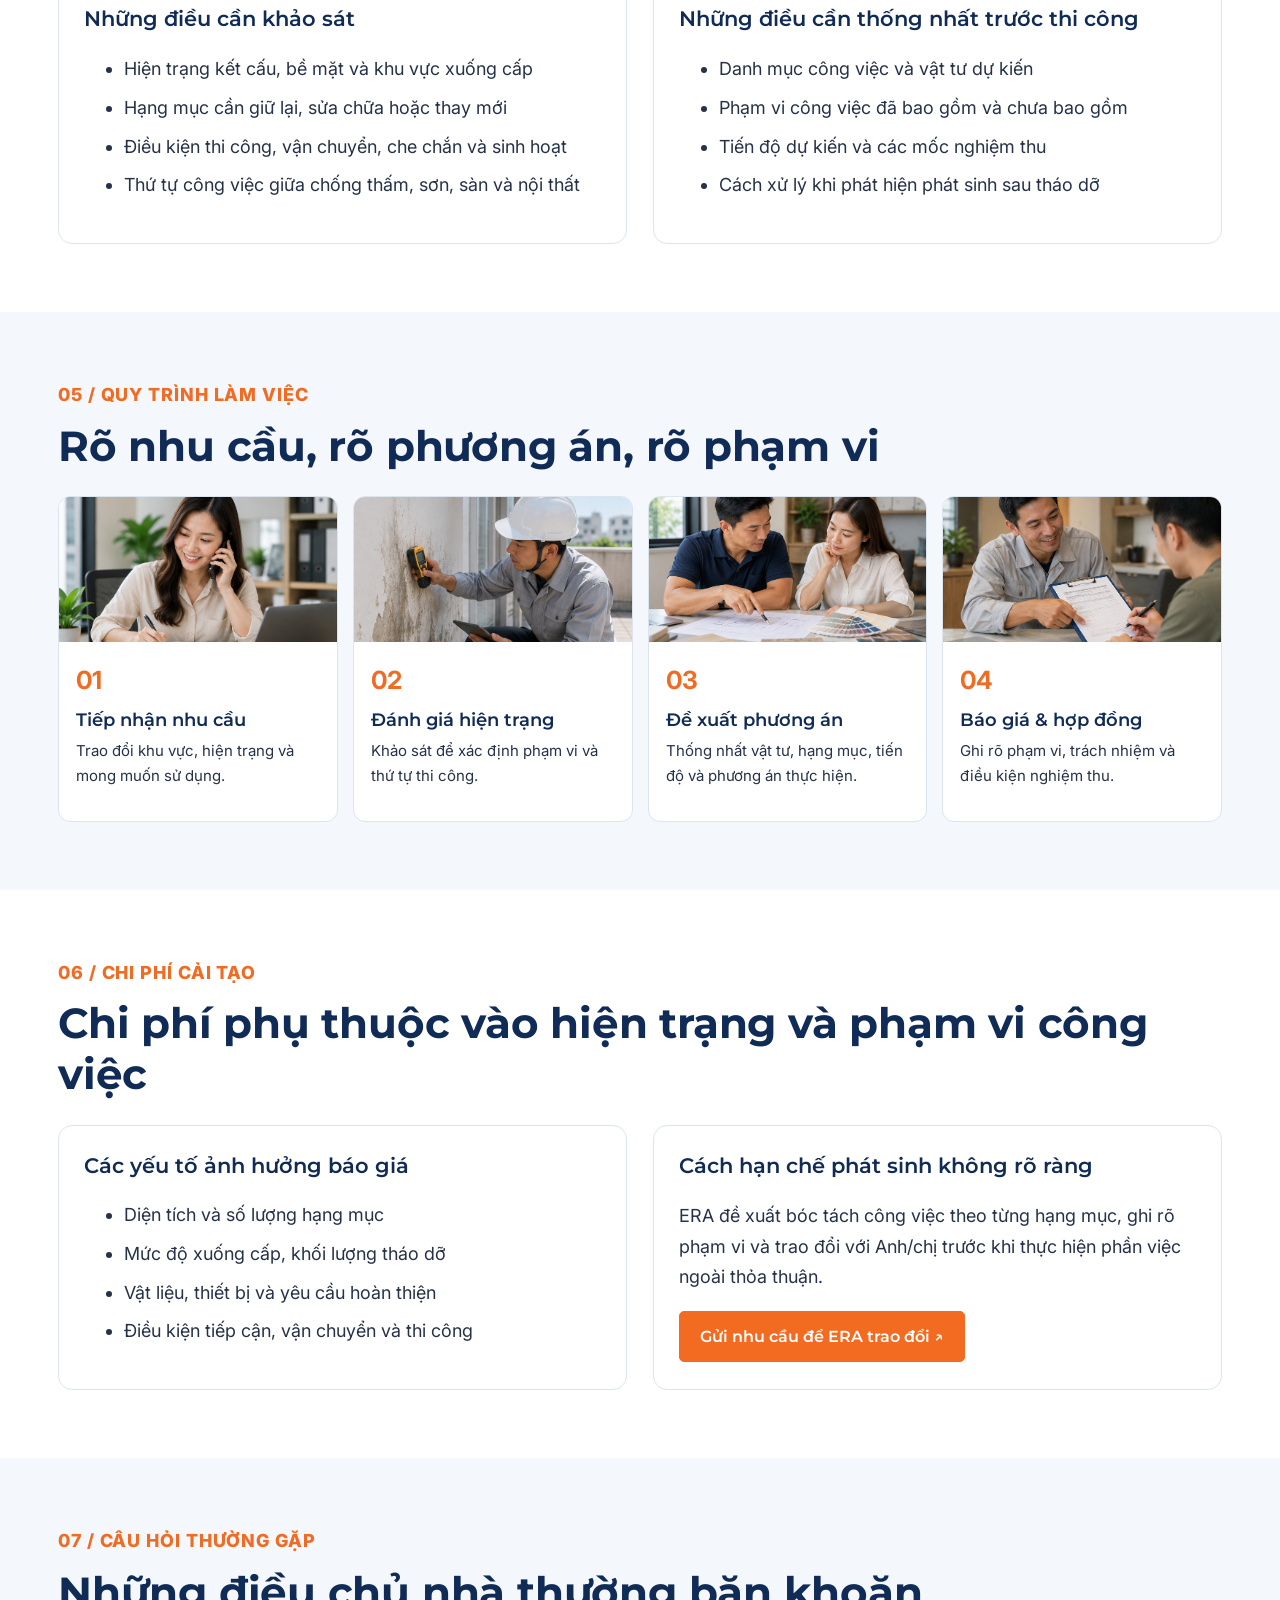
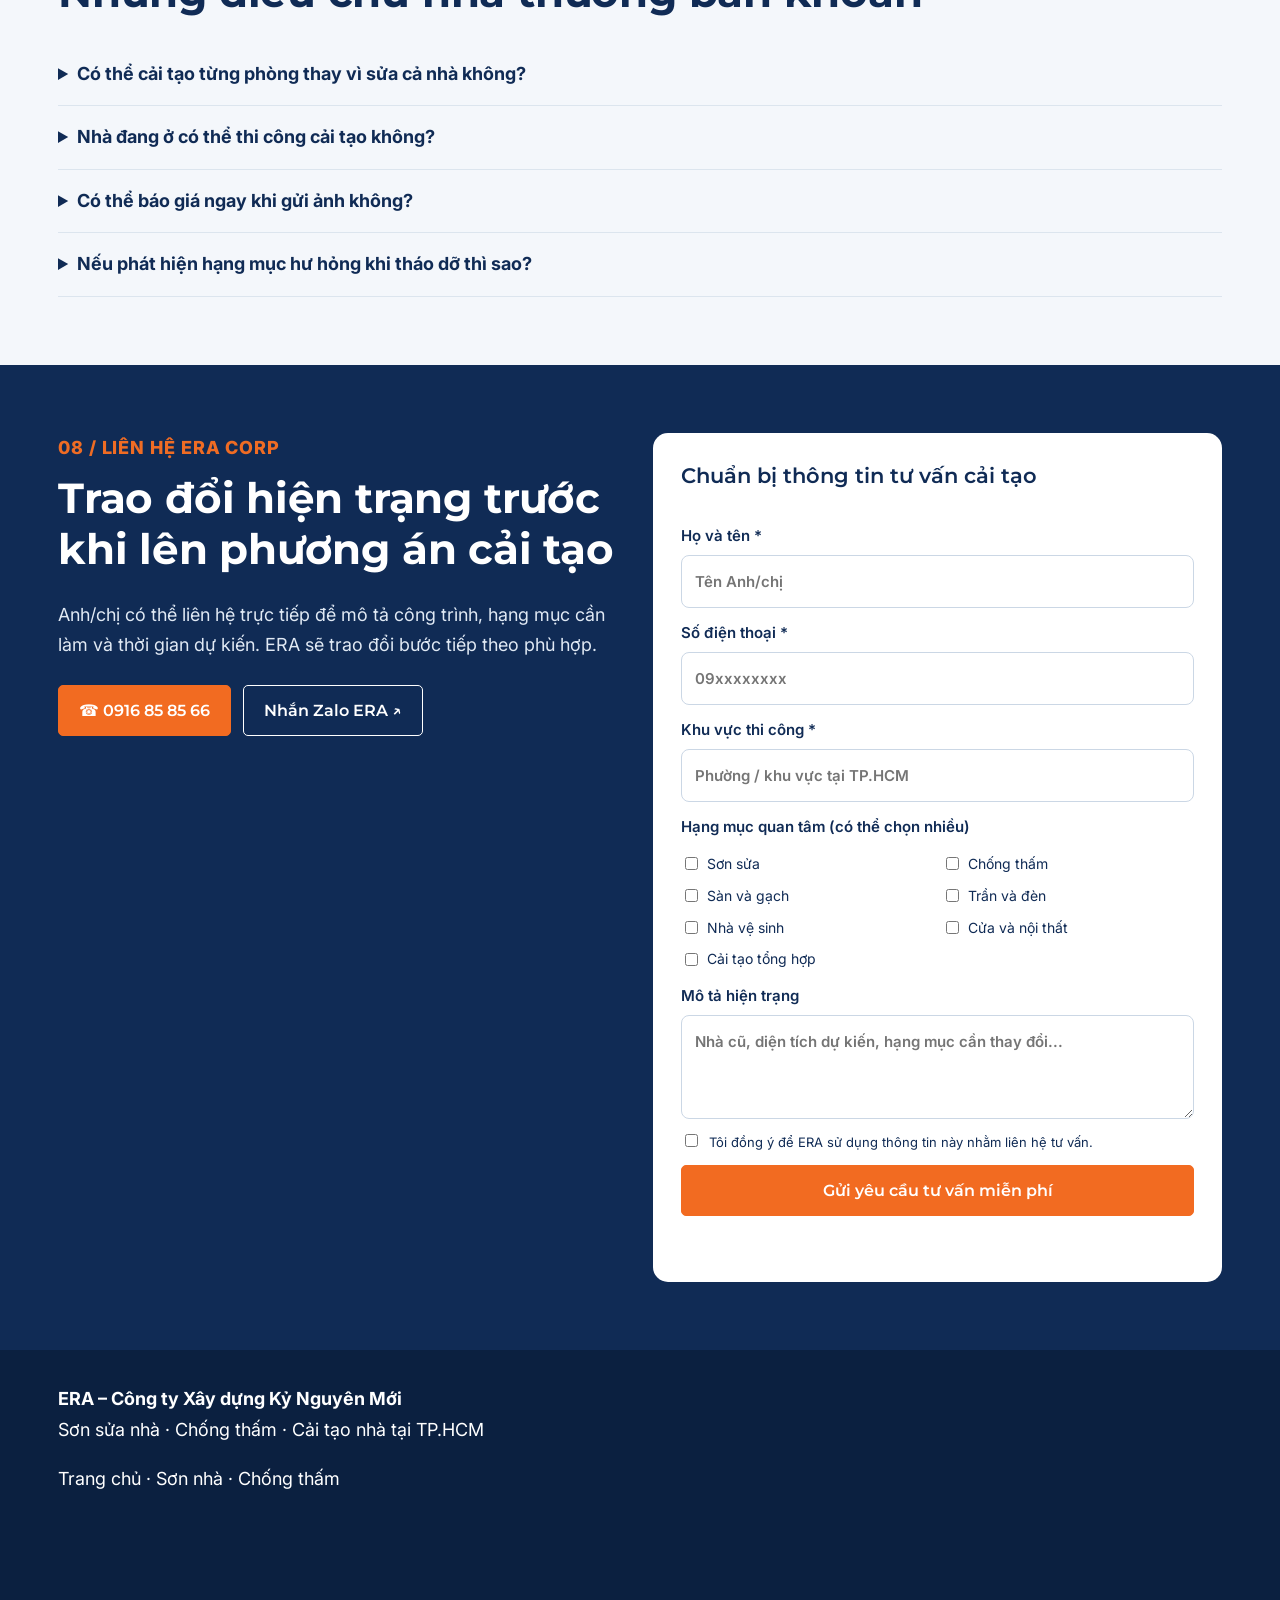
==== commit 9df16238: "Apply ERAcorp logo and icons to renovation page" ====
--- a/cai-tao-nha/index.html
+++ b/cai-tao-nha/index.html
@@ -1,10 +1,10 @@
-<!doctype html><html lang="vi"><head><meta charset="utf-8"><meta name="viewport" content="width=device-width,initial-scale=1"><title>Cải tạo nhà TP.HCM | Sửa chữa, hoàn thiện nhà ở – ERA Corp</title><meta name="description" content="ERA Corp tư vấn cải tạo nhà ở tại TP.HCM: sơn sửa, chống thấm, sàn, trần, nhà vệ sinh, cửa và nội thất. Khảo sát hiện trạng, lập kế hoạch thi công và báo giá theo hạng mục."><meta name="robots" content="index,follow"><link rel="canonical" href="https://thuvanreal-ai.github.io/eracorp-website/cai-tao-nha/"><link rel="preconnect" href="https://fonts.googleapis.com"><link rel="preconnect" href="https://fonts.gstatic.com" crossorigin><link href="https://fonts.googleapis.com/css2?family=Inter:wght@400;500;600;700;800&family=Montserrat:wght@600;700;800;900&display=swap" rel="stylesheet"><link rel="stylesheet" href="../assets/css/style.css?v=20261025multi2"><style>
+<!doctype html><html lang="vi"><head><!-- Google Tag Manager --><script>(function(w,d,s,l,i){w[l]=w[l]||[];w[l].push({'gtm.start':new Date().getTime(),event:'gtm.js'});var f=d.getElementsByTagName(s)[0],j=d.createElement(s),dl=l!='dataLayer'?'&l='+l:'';j.async=true;j.src='https://www.googletagmanager.com/gtm.js?id='+i+dl;f.parentNode.insertBefore(j,f);})(window,document,'script','dataLayer','GTM-TDH3HC92');</script><!-- End Google Tag Manager --><meta charset="utf-8"><meta name="viewport" content="width=device-width,initial-scale=1"><title>Cải tạo nhà TP.HCM | Sửa chữa, hoàn thiện nhà ở – ERA Corp</title><meta name="description" content="ERA Corp tư vấn cải tạo nhà ở tại TP.HCM: sơn sửa, chống thấm, sàn, trần, nhà vệ sinh, cửa và nội thất. Khảo sát hiện trạng, lập kế hoạch thi công và báo giá theo hạng mục."><meta name="robots" content="index,follow"><link rel="canonical" href="https://eracorp.vn/cai-tao-nha/"><link rel="preconnect" href="https://fonts.googleapis.com"><link rel="preconnect" href="https://fonts.gstatic.com" crossorigin><link href="https://fonts.googleapis.com/css2?family=Inter:wght@400;500;600;700;800&family=Montserrat:wght@600;700;800;900&display=swap" rel="stylesheet"><link rel="stylesheet" href="../assets/css/style.css?v=20261025multi2"><style>
 .reno-hero{background:#102b55;color:white;padding:66px 0}.reno-hero h1{color:#fff;font-size:clamp(36px,4.5vw,62px);line-height:1.16;font-weight:800;margin:12px 0 24px}.reno-hero p{color:#e2eaf4;font-size:18px;line-height:1.75}.reno-hero-grid{display:grid;grid-template-columns:1.05fr .95fr;gap:44px;align-items:center}.reno-hero-photo{position:relative}.reno-hero-photo img{display:block;width:100%;height:420px;object-fit:cover;border-radius:16px}.reno-hero-photo span{position:absolute;bottom:14px;left:14px;right:14px;background:#102b55e8;color:#fff;border-radius:8px;padding:12px 15px;font-size:13px}.reno-actions{display:flex;gap:12px;flex-wrap:wrap;margin:24px 0}.reno-actions .outline{background:transparent;color:#fff;border:1px solid #fff}.reno-section{padding:68px 0}.reno-section h2{font-size:clamp(28px,3.3vw,45px);line-height:1.2;color:#102b55;margin:10px 0 25px}.reno-kicker{color:#ef6c24;font-weight:800;letter-spacing:.05em}.reno-grid{display:grid;grid-template-columns:repeat(3,minmax(0,1fr));gap:20px}.reno-card{border:1px solid #dbe4ef;border-radius:14px;background:#fff;overflow:hidden;box-shadow:0 8px 25px #122e4a0a}.reno-card img{width:100%;height:205px;object-fit:cover;display:block}.reno-card .inner{padding:22px}.reno-card h3{font-size:21px;color:#102b55;margin:0 0 10px}.reno-card p{font-size:16px;line-height:1.7;margin:0}.reno-muted{background:#f4f7fb}.reno-two{display:grid;grid-template-columns:1fr 1fr;gap:26px}.reno-panel{background:white;border:1px solid #dce5ee;padding:25px;border-radius:14px}.reno-panel h3{color:#102b55;margin-top:0}.reno-panel li{margin:10px 0;line-height:1.6}.reno-steps{display:grid;grid-template-columns:repeat(4,1fr);gap:15px}.reno-step{background:#fff;border:1px solid #dce5ee;border-radius:12px;overflow:hidden}.reno-step img{width:100%;height:145px;object-fit:cover}.reno-step div{padding:17px}.reno-step strong{font-size:25px;color:#ef6c24}.reno-step h3{font-size:18px;color:#102b55;margin:6px 0}.reno-step p{font-size:15px;line-height:1.65}.reno-faq details{border-bottom:1px solid #dce5ee;padding:16px 0}.reno-faq summary{font-weight:700;color:#102b55;cursor:pointer}.reno-faq p{line-height:1.75}.reno-contact{background:#102b55;color:#fff}.reno-contact h2,.reno-contact h3{color:#fff}.reno-contact p{color:#e0e9f4}.reno-form{background:#fff;color:#102b55;border-radius:15px;padding:28px;display:grid;gap:12px}.reno-form h3{color:#102b55}.reno-form label{font-weight:600;display:grid;gap:6px;font-size:15px}.reno-form input,.reno-form select,.reno-form textarea{width:100%;padding:13px;border:1px solid #cbd7e5;border-radius:8px;font:inherit}.reno-form .checks{display:grid;grid-template-columns:1fr 1fr;gap:8px}.reno-form .checks label{display:flex;align-items:center;font-size:14px;font-weight:400}.reno-form .checks input{width:auto}.reno-hint{font-size:13px;color:#52647c!important}.reno-output{display:none;background:#eef4fb;color:#102b55;padding:14px;white-space:pre-wrap;border-radius:8px}.reno-output.active,.reno-copy.active{display:block}.reno-copy{display:none}.reno-footer{background:#0b2040;color:white;padding:34px 0 95px}.reno-footer a{color:white}.reno-note{font-size:14px;line-height:1.6}.reno-hero .eyebrow{color:#ffab76}@media(max-width:900px){.reno-hero-grid,.reno-two{grid-template-columns:1fr}.reno-grid{grid-template-columns:repeat(2,1fr)}.reno-steps{grid-template-columns:repeat(2,1fr)}.reno-hero-photo img{height:310px}}@media(max-width:600px){.reno-hero{padding:36px 0}.reno-section{padding:43px 0}.reno-grid,.reno-steps{grid-template-columns:1fr}.reno-hero-photo img{height:250px}.reno-card img{height:220px}.reno-form{padding:20px}.reno-form .checks{grid-template-columns:1fr}.reno-actions .btn{width:100%;text-align:center}}
-</style></head><body><header class="header"><div class="wrap nav"><a href="../" class="logo">ERA<small>CÔNG TY XÂY DỰNG<br>KỶ NGUYÊN MỚI</small></a><nav class="links" id="era-navigation"><a href="../">Trang chủ</a><a href="../son-nha/">Sơn nhà</a><a href="../chong-tham/">Chống thấm</a><a href="../cai-tao-nha/" aria-current="page">Cải tạo nhà</a><a href="https://solar.eracorp.vn/" target="_blank" rel="noopener noreferrer">ERA Solar ↗</a></nav><div class="header-actions"><a class="call-top" href="tel:0916858566">☎ 0916 85 85 66</a><button class="menu-toggle" type="button" aria-label="Mở menu" aria-expanded="false" aria-controls="era-navigation">☰</button></div></div></header><main><section class="reno-hero"><div class="wrap reno-hero-grid"><div><div class="eyebrow">CẢI TẠO NHÀ Ở • TP.HCM</div><h1>Nhà cũ xuống cấp? Cải tạo đúng hạng mục, đồng bộ từ đầu.</h1><p>ERA Corp tiếp nhận nhu cầu sửa chữa và cải tạo nhà ở: sơn sửa, chống thấm, sàn, trần, nhà vệ sinh, cửa và hoàn thiện nội thất. Khảo sát hiện trạng, thống nhất phạm vi công việc và đề xuất phương án theo ngân sách của Anh/chị.</p><div class="reno-actions"><a class="btn" href="#lien-he">Nhận tư vấn & báo giá ↗</a><a class="btn outline" href="tel:0916858566">☎ Gọi 0916 85 85 66</a></div><p class="reno-note">Cải tạo từng khu vực · Cải tạo nhiều hạng mục · Phối hợp tiến độ thi công</p></div><div class="reno-hero-photo"><img src="https://images.unsplash.com/photo-1600210492486-724fe5c67fb0?auto=format&amp;fit=crop&amp;w=1300&amp;q=82" alt="Không gian phòng khách hiện đại, hình ảnh gợi ý phong cách cải tạo, không phải công trình ERA" width="1100" height="800"><span>Gợi ý phong cách hoàn thiện không gian sống • Hình ảnh tham khảo</span></div></div></section>
+</style><link rel="icon" type="image/png" sizes="512x512" href="../assets/Biểu tượng chữ A hình học xanh navy.png"><link rel="apple-touch-icon" sizes="180x180" href="../assets/Biểu tượng chữ A vàng trên nền xanh tím than.png"></head><body><!-- Google Tag Manager (noscript) --><noscript><iframe src="https://www.googletagmanager.com/ns.html?id=GTM-TDH3HC92" height="0" width="0" style="display:none;visibility:hidden"></iframe></noscript><!-- End Google Tag Manager (noscript) --><header class="header"><div class="wrap nav"><a href="../" class="logo era-logo-link"><picture class="era-logo-picture"><source media="(max-width:780px)" srcset="../assets/Logo ERAcorp với tam giác vàng.png"><img class="era-logo-image" src="../assets/Logo ERAcorp với tam giác vàng (1).png" alt="ERAcorp — Building Sustainable Value" width="600" height="200" decoding="async"></picture></a><nav class="links" id="era-navigation"><a href="../">Trang chủ</a><a href="../son-nha/">Sơn nhà</a><a href="../chong-tham/">Chống thấm</a><a href="../cai-tao-nha/" aria-current="page">Cải tạo nhà</a><a href="https://solar.eracorp.vn/" target="_blank" rel="noopener noreferrer">ERA Solar ↗</a></nav><div class="header-actions"><a class="call-top" href="tel:0916858566">☎ 0916 85 85 66</a><button class="menu-toggle" type="button" aria-label="Mở menu" aria-expanded="false" aria-controls="era-navigation">☰</button></div></div></header><main><section class="reno-hero"><div class="wrap reno-hero-grid"><div><div class="eyebrow">CẢI TẠO NHÀ Ở • TP.HCM</div><h1>Nhà cũ xuống cấp? Cải tạo đúng hạng mục, đồng bộ từ đầu.</h1><p>ERA Corp tiếp nhận nhu cầu sửa chữa và cải tạo nhà ở: sơn sửa, chống thấm, sàn, trần, nhà vệ sinh, cửa và hoàn thiện nội thất. Khảo sát hiện trạng, thống nhất phạm vi công việc và đề xuất phương án theo ngân sách của Anh/chị.</p><div class="reno-actions"><a class="btn" href="#lien-he">Nhận tư vấn & báo giá ↗</a><a class="btn outline" href="tel:0916858566">☎ Gọi 0916 85 85 66</a></div><p class="reno-note">Cải tạo từng khu vực · Cải tạo nhiều hạng mục · Phối hợp tiến độ thi công</p></div><div class="reno-hero-photo"><img src="https://images.unsplash.com/photo-1600210492486-724fe5c67fb0?auto=format&amp;fit=crop&amp;w=1300&amp;q=82" alt="Không gian phòng khách hiện đại, hình ảnh gợi ý phong cách cải tạo, không phải công trình ERA" width="1100" height="800"><span>Gợi ý phong cách hoàn thiện không gian sống • Hình ảnh tham khảo</span></div></div></section>
 <section class="reno-section" id="nhu-cau"><div class="wrap"><div class="reno-kicker">01 / NHU CẦU CẢI TẠO</div><h2>Anh/chị muốn thay đổi không gian sống như thế nào?</h2><div class="reno-grid"><article class="reno-card"><img src="../assets/era-cai-tao-nha-pho-viet-nam.webp" alt="Phòng khách nhà ở tại Hà Nội, Việt Nam với diện tích sinh hoạt vừa phải" loading="lazy"><div class="inner"><h3>Cải tạo nhà phố cũ</h3><p>Làm mới diện mạo ngôi nhà, điều chỉnh bố cục và phối hợp các hạng mục hoàn thiện để không gian sống tiện nghi, hài hòa hơn.</p></div></article><article class="reno-card"><img src="../assets/era-cai-tao-phong-khach-bep.webp" alt="Gợi ý thiết kế phòng khách và không gian sinh hoạt sau cải tạo" loading="lazy"><div class="inner"><h3>Cải tạo phòng khách – bếp</h3><p>Tổ chức lại khu vực sinh hoạt chung, kết hợp ánh sáng, màu sắc, vật liệu và nội thất theo nhu cầu sử dụng của gia đình.</p></div></article><article class="reno-card"><img src="../assets/era-cai-tao-phong-ngu.webp" alt="Gợi ý phòng ngủ hoàn thiện với thiết kế nội thất và ánh sáng đồng bộ" loading="lazy"><div class="inner"><h3>Cải tạo phòng ngủ – không gian riêng</h3><p>Thiết kế đồng bộ giường, tủ, trần, đèn và vật liệu hoàn thiện để tạo không gian nghỉ ngơi phù hợp sở thích, công năng và ngân sách.</p></div></article></div></div></section>
 <section class="reno-section" id="khong-gian-moi"><div class="wrap"><div class="reno-kicker">02 / GỢI Ý CẢI TẠO THEO NHU CẦU</div><h2>Thay đổi những khu vực gia đình sử dụng mỗi ngày</h2><p style="max-width:840px;line-height:1.8">Không chỉ làm mới màu sơn hay thay nội thất, cải tạo cần giải quyết những bất tiện trong sinh hoạt: khu bếp chật, phòng ngủ thiếu chỗ lưu trữ hoặc phòng tắm cũ khó vệ sinh.</p><div class="reno-grid"><article class="reno-card"><img src="../assets/era-cai-tao-bep-viet-nam-1200x900.webp" alt="Không gian bếp gia đình được tổ chức lại với hệ tủ và mặt bàn sử dụng thuận tiện" loading="lazy"><div class="inner"><h3>Bếp cũ → Bếp gọn, dễ sử dụng</h3><p>Tối ưu vị trí nấu, rửa, lưu trữ; phối hợp hệ tủ, mặt bàn, ánh sáng và vật liệu dễ vệ sinh.</p></div></article><article class="reno-card"><img src="../assets/era-cai-tao-phong-ngu-viet-nam-1200x900.webp" alt="Phòng ngủ hiện đại có bố trí giường, tủ và ánh sáng ấm" loading="lazy"><div class="inner"><h3>Phòng ngủ → Thêm công năng</h3><p>Sắp xếp lại giường, tủ, ánh sáng và các khoảng lưu trữ để phù hợp diện tích thực tế.</p></div></article><article class="reno-card"><img src="../assets/era-cai-tao-phong-tam-viet-nam-1200x900.webp" alt="Phòng tắm hoàn thiện với khu vực tắm và thiết bị vệ sinh bố trí gọn gàng" loading="lazy"><div class="inner"><h3>Phòng tắm cũ → Tiện nghi hơn</h3><p>Cải thiện bố cục sử dụng, gạch ốp lát, thiết bị, chiếu sáng và xử lý chống thấm khi cần.</p></div></article></div></div></section><section class="reno-section reno-muted" id="hang-muc"><div class="wrap"><div class="reno-kicker">03 / HẠNG MỤC THI CÔNG</div><h2>Một đầu mối trao đổi, nhiều hạng mục cải tạo</h2><div class="reno-grid"><article class="reno-panel"><h3>Sơn sửa & xử lý tường</h3><p>Bả vá, xử lý bề mặt, sơn nội ngoại thất; đánh giá nguyên nhân thấm trước khi sơn lại.</p><a href="../son-nha/">Xem dịch vụ sơn nhà →</a></article><article class="reno-panel"><h3>Chống thấm</h3><p>Sân thượng, ban công, tường giáp ranh, nhà vệ sinh và vị trí có nguy cơ nước xâm nhập.</p><a href="../chong-tham/">Xem dịch vụ chống thấm →</a></article><article class="reno-panel"><h3>Sàn & gạch ốp lát</h3><p>Thay sàn gỗ, sàn hoàn thiện, gạch nền và gạch ốp tường theo điều kiện thực tế.</p></article><article class="reno-panel"><h3>Trần & chiếu sáng</h3><p>Thi công, sửa chữa trần thạch cao và phối hợp các hạng mục đèn, hoàn thiện bề mặt.</p></article><article class="reno-panel"><h3>Cửa & hạng mục phụ trợ</h3><p>Đánh giá nhu cầu thay cửa, cửa lùa và các hạng mục hoàn thiện liên quan.</p></article><article class="reno-panel"><h3>Nội thất & rèm</h3><p>Hệ tủ, giường, rèm và chi tiết hoàn thiện theo kích thước, công năng và phong cách sử dụng.</p></article></div></div></section>
 <section class="reno-section"><div class="wrap"><div class="reno-kicker">04 / CÁCH ERA LẬP PHƯƠNG ÁN</div><h2>Không bắt đầu bằng một con số báo giá chung</h2><div class="reno-two"><div class="reno-panel"><h3>Những điều cần khảo sát</h3><ul><li>Hiện trạng kết cấu, bề mặt và khu vực xuống cấp</li><li>Hạng mục cần giữ lại, sửa chữa hoặc thay mới</li><li>Điều kiện thi công, vận chuyển, che chắn và sinh hoạt</li><li>Thứ tự công việc giữa chống thấm, sơn, sàn và nội thất</li></ul></div><div class="reno-panel"><h3>Những điều cần thống nhất trước thi công</h3><ul><li>Danh mục công việc và vật tư dự kiến</li><li>Phạm vi công việc đã bao gồm và chưa bao gồm</li><li>Tiến độ dự kiến và các mốc nghiệm thu</li><li>Cách xử lý khi phát hiện phát sinh sau tháo dỡ</li></ul></div></div></div></section>
 <section class="reno-section reno-muted" id="quy-trinh"><div class="wrap"><div class="reno-kicker">05 / QUY TRÌNH LÀM VIỆC</div><h2>Rõ nhu cầu, rõ phương án, rõ phạm vi</h2><div class="reno-steps"><article class="reno-step"><img src="../assets/01-tiep-nhan-nhu-cau.jpg" alt="Tiếp nhận nhu cầu sửa chữa cải tạo" loading="lazy"><div><strong>01</strong><h3>Tiếp nhận nhu cầu</h3><p>Trao đổi khu vực, hiện trạng và mong muốn sử dụng.</p></div></article><article class="reno-step"><img src="../assets/02-danh-gia-hien-trang.jpg" alt="Đánh giá hiện trạng công trình" loading="lazy"><div><strong>02</strong><h3>Đánh giá hiện trạng</h3><p>Khảo sát để xác định phạm vi và thứ tự thi công.</p></div></article><article class="reno-step"><img src="../assets/03-de-xuat-phuong-an.jpg" alt="Đề xuất phương án cải tạo" loading="lazy"><div><strong>03</strong><h3>Đề xuất phương án</h3><p>Thống nhất vật tư, hạng mục, tiến độ và phương án thực hiện.</p></div></article><article class="reno-step"><img src="../assets/04-bao-gia-thong-nhat.jpg" alt="Báo giá và thống nhất công việc" loading="lazy"><div><strong>04</strong><h3>Báo giá & hợp đồng</h3><p>Ghi rõ phạm vi, trách nhiệm và điều kiện nghiệm thu.</p></div></article></div></div></section>
 <section class="reno-section" id="bao-gia"><div class="wrap"><div class="reno-kicker">06 / CHI PHÍ CẢI TẠO</div><h2>Chi phí phụ thuộc vào hiện trạng và phạm vi công việc</h2><div class="reno-two"><div class="reno-panel"><h3>Các yếu tố ảnh hưởng báo giá</h3><ul><li>Diện tích và số lượng hạng mục</li><li>Mức độ xuống cấp, khối lượng tháo dỡ</li><li>Vật liệu, thiết bị và yêu cầu hoàn thiện</li><li>Điều kiện tiếp cận, vận chuyển và thi công</li></ul></div><div class="reno-panel"><h3>Cách hạn chế phát sinh không rõ ràng</h3><p>ERA đề xuất bóc tách công việc theo từng hạng mục, ghi rõ phạm vi và trao đổi với Anh/chị trước khi thực hiện phần việc ngoài thỏa thuận.</p><a class="btn" href="#lien-he">Gửi nhu cầu để ERA trao đổi ↗</a></div></div></div></section>
 <section class="reno-section reno-muted reno-faq"><div class="wrap"><div class="reno-kicker">07 / CÂU HỎI THƯỜNG GẶP</div><h2>Những điều chủ nhà thường băn khoăn</h2><details><summary>Có thể cải tạo từng phòng thay vì sửa cả nhà không?</summary><p>Có. ERA có thể tiếp nhận nhu cầu cải tạo từng phòng hoặc nhóm hạng mục. Phương án cụ thể phụ thuộc hiện trạng và điều kiện thi công.</p></details><details><summary>Nhà đang ở có thể thi công cải tạo không?</summary><p>Cần đánh giá mức độ tháo dỡ, bụi, tiếng ồn, khu vực cấp thoát nước và phương án che chắn. Một số hạng mục có thể cần bố trí sinh hoạt tạm thời.</p></details><details><summary>Có thể báo giá ngay khi gửi ảnh không?</summary><p>Ảnh giúp trao đổi sơ bộ. Báo giá chính xác hơn thường cần xác định kích thước, vật tư, điều kiện thi công và hiện trạng thực tế.</p></details><details><summary>Nếu phát hiện hạng mục hư hỏng khi tháo dỡ thì sao?</summary><p>Phần phát sinh cần được đánh giá, báo rõ phạm vi và thống nhất với Anh/chị trước khi thực hiện.</p></details></div></section>
-<section class="reno-section reno-contact" id="lien-he"><div class="wrap reno-two"><div><div class="reno-kicker">08 / LIÊN HỆ ERA CORP</div><h2>Trao đổi hiện trạng trước khi lên phương án cải tạo</h2><p>Anh/chị có thể liên hệ trực tiếp để mô tả công trình, hạng mục cần làm và thời gian dự kiến. ERA sẽ trao đổi bước tiếp theo phù hợp.</p><div class="reno-actions"><a class="btn" href="tel:0916858566">☎ 0916 85 85 66</a><a class="btn outline" href="https://zalo.me/0916858566" target="_blank" rel="noopener noreferrer">Nhắn Zalo ERA ↗</a></div></div><form class="reno-form" id="renoLeadForm" data-lead-form data-service="Cải tạo nhà"><h3>Chuẩn bị thông tin tư vấn cải tạo</h3><label>Họ và tên *<input name="name" required maxlength="100" autocomplete="name" placeholder="Tên Anh/chị"></label><label>Số điện thoại *<input name="phone" required type="tel" pattern="0[0-9]{9}" inputmode="tel" autocomplete="tel" placeholder="09xxxxxxxx"></label><label>Khu vực thi công *<input name="area" required maxlength="100" placeholder="Phường / khu vực tại TP.HCM"></label><label>Hạng mục quan tâm (có thể chọn nhiều)</label><div class="checks"><label><input type="checkbox" name="work" value="Sơn sửa"> Sơn sửa</label><label><input type="checkbox" name="work" value="Chống thấm"> Chống thấm</label><label><input type="checkbox" name="work" value="Sàn và gạch"> Sàn và gạch</label><label><input type="checkbox" name="work" value="Trần và đèn"> Trần và đèn</label><label><input type="checkbox" name="work" value="Nhà vệ sinh"> Nhà vệ sinh</label><label><input type="checkbox" name="work" value="Cửa và nội thất"> Cửa và nội thất</label><label><input type="checkbox" name="work" value="Cải tạo tổng hợp"> Cải tạo tổng hợp</label></div><label>Mô tả hiện trạng<textarea name="message" rows="3" placeholder="Nhà cũ, diện tích dự kiến, hạng mục cần thay đổi..."></textarea></label><label style="display:flex;align-items:flex-start;gap:8px;font-size:13px;font-weight:400"><input type="checkbox" name="consent" required style="width:auto"> Tôi đồng ý để ERA sử dụng thông tin này nhằm liên hệ tư vấn.</label><button class="btn" type="submit">Gửi yêu cầu tư vấn miễn phí</button><p data-lead-feedback role="status" aria-live="polite" style="margin-top:12px;font-size:14px"></p></form></div></section></main><footer class="reno-footer"><div class="wrap"><strong>ERA – Công ty Xây dựng Kỷ Nguyên Mới</strong><p>Sơn sửa nhà · Chống thấm · Cải tạo nhà tại TP.HCM</p><p><a href="../">Trang chủ</a> · <a href="../son-nha/">Sơn nhà</a> · <a href="../chong-tham/">Chống thấm</a></p></div></footer><div class="mobile-cta"><a class="btn alt" href="tel:0916858566" data-contact="phone">☎ Gọi tư vấn</a><a class="btn" href="https://zalo.me/0916858566" target="_blank" rel="noopener noreferrer" data-contact="zalo">Nhắn Zalo ↗</a></div><script src="../assets/js/main.js?v=20261026lead2" defer></script></body></html>+<section class="reno-section reno-contact" id="lien-he"><div class="wrap reno-two"><div><div class="reno-kicker">08 / LIÊN HỆ ERA CORP</div><h2>Trao đổi hiện trạng trước khi lên phương án cải tạo</h2><p>Anh/chị có thể liên hệ trực tiếp để mô tả công trình, hạng mục cần làm và thời gian dự kiến. ERA sẽ trao đổi bước tiếp theo phù hợp.</p><div class="reno-actions"><a class="btn" href="tel:0916858566">☎ 0916 85 85 66</a><a class="btn outline" href="https://zalo.me/0916858566" target="_blank" rel="noopener noreferrer">Nhắn Zalo ERA ↗</a></div></div><form class="reno-form" id="renoLeadForm" data-lead-form data-service="Cải tạo nhà"><h3>Chuẩn bị thông tin tư vấn cải tạo</h3><label>Họ và tên *<input name="name" required maxlength="100" autocomplete="name" placeholder="Tên Anh/chị"></label><label>Số điện thoại *<input name="phone" required type="tel" pattern="0[0-9]{9}" inputmode="tel" autocomplete="tel" placeholder="09xxxxxxxx"></label><label>Khu vực thi công *<input name="area" required maxlength="100" placeholder="Phường / khu vực tại TP.HCM"></label><label>Hạng mục quan tâm (có thể chọn nhiều)</label><div class="checks"><label><input type="checkbox" name="work" value="Sơn sửa"> Sơn sửa</label><label><input type="checkbox" name="work" value="Chống thấm"> Chống thấm</label><label><input type="checkbox" name="work" value="Sàn và gạch"> Sàn và gạch</label><label><input type="checkbox" name="work" value="Trần và đèn"> Trần và đèn</label><label><input type="checkbox" name="work" value="Nhà vệ sinh"> Nhà vệ sinh</label><label><input type="checkbox" name="work" value="Cửa và nội thất"> Cửa và nội thất</label><label><input type="checkbox" name="work" value="Cải tạo tổng hợp"> Cải tạo tổng hợp</label></div><label>Mô tả hiện trạng<textarea name="message" rows="3" placeholder="Nhà cũ, diện tích dự kiến, hạng mục cần thay đổi..."></textarea></label><label style="display:flex;align-items:flex-start;gap:8px;font-size:13px;font-weight:400"><input type="checkbox" name="consent" required style="width:auto"> Tôi đồng ý để ERA sử dụng thông tin này nhằm liên hệ tư vấn.</label><button class="btn" type="submit">Gửi yêu cầu tư vấn miễn phí</button><p data-lead-feedback role="status" aria-live="polite" style="margin-top:12px;font-size:14px"></p></form></div></section></main><footer class="reno-footer"><div class="wrap"><strong>ERA – Công ty Xây dựng Kỷ Nguyên Mới</strong><p>Sơn sửa nhà · Chống thấm · Cải tạo nhà tại TP.HCM</p><p><a href="../">Trang chủ</a> · <a href="../son-nha/">Sơn nhà</a> · <a href="../chong-tham/">Chống thấm</a></p></div></footer><div class="mobile-cta"><a class="btn alt" href="tel:0916858566" data-contact="phone">☎ Gọi tư vấn</a><a class="btn" href="https://zalo.me/0916858566" target="_blank" rel="noopener noreferrer" data-contact="zalo">Nhắn Zalo ↗</a></div><script src="../assets/js/main.js?v=20261026popup2" defer></script></body></html>
--- a/assets/css/style.css
+++ b/assets/css/style.css
@@ -1,4 +1,4 @@
-:root{--navy:#102b55;--blue:#0d3970;--orange:#f26b21;--text:#253247;--soft:#f5f7fa}*{box-sizing:border-box}html{scroll-behavior:smooth}body{margin:0;font-family:Arial,sans-serif;color:var(--text);line-height:1.65}a{text-decoration:none;color:inherit}img{max-width:100%;display:block}.wrap{max-width:1220px;padding:0 28px;margin:auto}.topstrip{background:#102b55;color:#dce7f7;font-size:11px;font-weight:700;letter-spacing:1px}.topinner{display:flex;justify-content:space-between;padding-top:8px;padding-bottom:8px}.header{background:white;position:sticky;top:0;z-index:20;border-bottom:1px solid #e9edf3}.nav{height:84px;display:flex;justify-content:space-between;align-items:center;gap:20px}.brandmark{display:flex;align-items:center;gap:9px;color:var(--navy)}.brandmark strong{font-size:39px;line-height:1;font-weight:900;letter-spacing:-2px}.brandmark strong span{color:var(--orange)}.brandmark small{font-size:10px;line-height:1.25;font-weight:800}.links{display:flex;gap:22px;align-items:center;font-size:14px;font-weight:700}.links a:hover,.textlink:hover{color:var(--orange)}.navright{display:flex;align-items:center;gap:14px}.navphone{font-weight:800;color:var(--navy);white-space:nowrap;font-size:13px}.btn{display:inline-flex;justify-content:center;align-items:center;gap:12px;padding:13px 20px;background:var(--orange);color:white;border:1px solid var(--orange);border-radius:5px;font-size:14px;font-weight:800;cursor:pointer}.btn-large{padding:17px 23px}.btn-ghost{background:transparent;border-color:#ffffff90;color:white}.btn-ghost-dark{background:transparent;border-color:#8ba5c9;color:var(--navy)}.menu-toggle{display:none}.newhero{background:#102b55;color:white;overflow:hidden}.herowrap{display:grid;grid-template-columns:1fr 1fr;min-height:610px;gap:40px;align-items:center}.hero-copy{padding:55px 0}.pill{display:inline-block;color:#ffb77b;border:1px solid #ffffff30;border-radius:30px;padding:8px 14px;font-size:11px;font-weight:800;letter-spacing:1.2px}h1,h2,h3,p{margin-top:0}h1{font-size:clamp(38px,4.8vw,67px);line-height:1.13;letter-spacing:-2px;margin:27px 0}h1 em{font-style:normal;color:#ff985b}.hero-desc{font-size:17px;max-width:550px;color:#d7e3f3}.hero-buttons{display:flex;flex-wrap:wrap;gap:12px;margin:30px 0}.trustline{display:flex;gap:14px;flex-wrap:wrap;font-size:12px;color:#c9d9ec}.hero-photo{height:490px;position:relative;border-radius:12px;overflow:hidden;box-shadow:0 25px 65px #03142d80}.hero-photo img{height:100%;width:100%;object-fit:cover}.photo-tag{position:absolute;bottom:22px;left:22px;display:flex;flex-direction:column;background:#fff;color:var(--navy);padding:13px 18px;border-radius:5px}.photo-tag b{font-size:18px}.photo-tag span{font-size:12px}.introline{background:#f4f6fa;border-bottom:1px solid #e2e7ef}.intro-grid{display:grid;grid-template-columns:1fr 2fr;align-items:center;gap:50px;padding-top:26px;padding-bottom:26px}.intro-grid b{font-size:17px;color:var(--navy);letter-spacing:1px}.intro-grid p{margin:0;font-size:15px}.section{padding:95px 0}.section-heading{display:flex;justify-content:space-between;align-items:end;gap:40px;margin-bottom:37px}.section-heading p{max-width:400px}.eyebrow{font-size:12px;color:var(--orange);font-weight:900;letter-spacing:1.5px;margin-bottom:15px}h2{font-size:clamp(30px,3.4vw,46px);line-height:1.2;letter-spacing:-1.2px;color:var(--navy);margin-bottom:20px}h3{color:var(--navy)}.service-grid{display:grid;grid-template-columns:repeat(3,1fr);gap:22px}.service-card{background:white;border:1px solid #e3e9f1;box-shadow:0 12px 32px #142c4810;overflow:hidden;border-radius:8px;transition:transform .2s}.service-card:hover{transform:translateY(-5px)}.service-img{height:245px;position:relative;overflow:hidden;background:#e6edf4}.service-img img{width:100%;height:100%;object-fit:cover}.service-img span{position:absolute;top:15px;left:15px;background:var(--orange);color:white;padding:4px 13px;font-weight:800}.service-body{padding:23px;display:flex;justify-content:space-between;gap:14px}.service-body h3{font-size:22px;margin-bottom:8px}.service-body p{font-size:14px;color:#637188;margin:0}.arrow{font-size:28px;color:var(--orange)}.disclaimer,.small-note{font-size:12px;color:#718198;margin-top:15px}.process{background:#f4f7fb}.steps{display:grid;grid-template-columns:repeat(4,1fr);gap:20px;margin-top:35px}.steps>div{background:white;border-radius:8px;padding:27px;border:1px solid #e3e9f1}.steps span{font-size:34px;font-weight:900;color:#e0e8f4}.steps h3{font-size:18px;margin:12px 0}.steps p{font-size:14px;color:#627188;margin:0}.pain-grid{display:grid;grid-template-columns:1fr 1fr;gap:80px}.pain-grid>div>p{color:#617188}.textlink{color:var(--blue);font-weight:800}.qa details{border-bottom:1px solid #dbe3ee;padding:18px 0}.qa summary{cursor:pointer;font-weight:800;color:var(--navy)}.qa details p{margin:12px 0 0;color:#64748b}.contact-section{background:#eaf1f8}.contact-grid{display:grid;grid-template-columns:1fr 420px;gap:65px;align-items:start}.contact-grid>div>p{max-width:500px}.contact-links{display:flex;gap:12px;flex-wrap:wrap;margin-top:30px}.lead-form{background:white;border-radius:10px;padding:27px;box-shadow:0 15px 50px #102b5519}.lead-form h3{font-size:22px}.lead-form label{display:block;font-size:13px;font-weight:700;margin:12px 0}.lead-form input,.lead-form select,.lead-form textarea{display:block;width:100%;border:1px solid #d0dae7;border-radius:5px;padding:12px;margin-top:6px;font:inherit;font-size:14px}.lead-form button{width:100%;opacity:.6;cursor:not-allowed}.footer{background:#0c2346;color:#d9e4f2;padding:65px 0 25px}.footer .brandmark,.footer h3{color:white}.footer-grid{display:grid;grid-template-columns:2fr 1fr 1fr;gap:50px}.footer-grid a{display:block;margin:9px 0}.footer-grid a:hover{color:#ff985b}.copyright{border-top:1px solid #ffffff25;margin-top:38px;padding-top:20px;font-size:12px}.mobile-cta{display:none}@media(max-width:1050px){.navphone{display:none}.links{gap:12px;font-size:12px}.navright>.btn{display:none}}@media(max-width:780px){.wrap{padding-left:18px;padding-right:18px}.topstrip{font-size:9px}.topinner span{max-width:190px}.nav{height:67px}.brandmark strong{font-size:33px}.brandmark small{font-size:8px}.menu-toggle{display:block;background:#f2f5fa;border:1px solid #dbe3ed;border-radius:6px;font-size:24px;padding:3px 12px;cursor:pointer}.links{display:none;position:absolute;top:100%;left:0;right:0;background:white;padding:20px;flex-direction:column;align-items:stretch;box-shadow:0 15px 25px #102b5520;gap:16px;font-size:15px}.links.is-open{display:flex}.herowrap,.intro-grid,.pain-grid,.contact-grid{grid-template-columns:1fr;gap:24px}.herowrap{padding-top:15px;padding-bottom:35px}.hero-copy{padding:40px 0 0}.hero-photo{height:300px}.hero-desc{font-size:16px}.section{padding:64px 0}.section-heading{display:block}.service-grid{grid-template-columns:1fr}.service-img{height:220px}.steps{grid-template-columns:1fr 1fr}.contact-grid{gap:35px}.footer-grid{grid-template-columns:1fr 1fr;gap:22px}.footer-grid>div:first-child{grid-column:span 2}.mobile-cta{display:flex;position:fixed;bottom:0;left:0;right:0;z-index:25;background:white;gap:8px;padding:10px;box-shadow:0 -5px 25px #0c234622}.mobile-cta a{flex:1;text-align:center;background:var(--orange);color:white;font-size:14px;font-weight:800;padding:12px 8px;border-radius:5px}.mobile-cta a:first-child{background:var(--navy)}.footer{padding-bottom:100px}}@media(max-width:420px){.steps{grid-template-columns:1fr}.hero-buttons .btn{width:100%}h1{font-size:40px}.topinner{gap:12px}}
+:root{--navy:#102b55;--blue:#0d3970;--orange:#f26b21;--text:#253247;--soft:#f5f7fa}*{box-sizing:border-box}html{scroll-behavior:smooth}body{margin:0;font-family:Arial,sans-serif;color:var(--text);line-height:1.65}a{text-decoration:none;color:inherit}img{max-width:100%;display:block}.wrap{max-width:1220px;padding:0 28px;margin:auto}.topstrip{background:#102b55;color:#dce7f7;font-size:11px;font-weight:700;letter-spacing:1px}.topinner{display:flex;justify-content:space-between;padding-top:8px;padding-bottom:8px}.header{background:white;position:sticky;top:0;z-index:20;border-bottom:1px solid #e9edf3}.nav{height:84px;display:flex;justify-content:space-between;align-items:center;gap:20px}.brandmark{display:flex;align-items:center;gap:9px;color:var(--navy)}.brandmark strong{font-size:39px;line-height:1;font-weight:900;letter-spacing:-2px}.brandmark strong span{color:var(--orange)}.brandmark small{font-size:10px;line-height:1.25;font-weight:800}.links{display:flex;gap:22px;align-items:center;font-size:14px;font-weight:700}.links a:hover,.textlink:hover{color:var(--orange)}.navright{display:flex;align-items:center;gap:14px}.navphone{font-weight:800;color:var(--navy);white-space:nowrap;font-size:13px}.btn{display:inline-flex;justify-content:center;align-items:center;gap:12px;padding:13px 20px;background:var(--orange);color:white;border:1px solid var(--orange);border-radius:5px;font-size:14px;font-weight:800;cursor:pointer}.btn-large{padding:17px 23px}.btn-ghost{background:transparent;border-color:#ffffff90;color:white}.btn-ghost-dark{background:transparent;border-color:#8ba5c9;color:var(--navy)}.menu-toggle{display:none}.newhero{background:#102b55;color:white;overflow:hidden}.herowrap{display:grid;grid-template-columns:1fr 1fr;min-height:610px;gap:40px;align-items:center}.hero-copy{padding:55px 0}.pill{display:inline-block;color:#ffb77b;border:1px solid #ffffff30;border-radius:30px;padding:8px 14px;font-size:11px;font-weight:800;letter-spacing:1.2px}h1,h2,h3,p{margin-top:0}h1{font-size:clamp(38px,4.8vw,67px);line-height:1.13;letter-spacing:-2px;margin:27px 0}h1 em{font-style:normal;color:#ff985b}.hero-desc{font-size:17px;max-width:550px;color:#d7e3f3}.hero-buttons{display:flex;flex-wrap:wrap;gap:12px;margin:30px 0}.trustline{display:flex;gap:14px;flex-wrap:wrap;font-size:12px;color:#c9d9ec}.hero-photo{height:490px;position:relative;border-radius:12px;overflow:hidden;box-shadow:0 25px 65px #03142d80}.hero-photo img{height:100%;width:100%;object-fit:cover}.photo-tag{position:absolute;bottom:22px;left:22px;display:flex;flex-direction:column;background:#fff;color:var(--navy);padding:13px 18px;border-radius:5px}.photo-tag b{font-size:18px}.photo-tag span{font-size:12px}.introline{background:#f4f6fa;border-bottom:1px solid #e2e7ef}.intro-grid{display:grid;grid-template-columns:1fr 2fr;align-items:center;gap:50px;padding-top:26px;padding-bottom:26px}.intro-grid b{font-size:17px;color:var(--navy);letter-spacing:1px}.intro-grid p{margin:0;font-size:15px}.section{padding:95px 0}.section-heading{display:flex;justify-content:space-between;align-items:end;gap:40px;margin-bottom:37px}.section-heading p{max-width:400px}.eyebrow{font-size:12px;color:var(--orange);font-weight:900;letter-spacing:1.5px;margin-bottom:15px}h2{font-size:clamp(30px,3.4vw,46px);line-height:1.2;letter-spacing:-1.2px;color:var(--navy);margin-bottom:20px}h3{color:var(--navy)}.service-grid{display:grid;grid-template-columns:repeat(3,1fr);gap:22px}.service-card{background:white;border:1px solid #e3e9f1;box-shadow:0 12px 32px #142c4810;overflow:hidden;border-radius:8px;transition:transform .2s}.service-card:hover{transform:translateY(-5px)}.service-img{height:245px;position:relative;overflow:hidden;background:#e6edf4}.service-img img{width:100%;height:100%;object-fit:cover}.service-img span{position:absolute;top:15px;left:15px;background:var(--orange);color:white;padding:4px 13px;font-weight:800}.service-body{padding:23px;display:flex;justify-content:space-between;gap:14px}.service-body h3{font-size:22px;margin-bottom:8px}.service-body p{font-size:14px;color:#637188;margin:0}.arrow{font-size:28px;color:var(--orange)}.disclaimer,.small-note{font-size:12px;color:#718198;margin-top:15px}.process{background:#f4f7fb}.steps{display:grid;grid-template-columns:repeat(4,1fr);gap:20px;margin-top:35px}.steps>div{background:white;border-radius:8px;padding:27px;border:1px solid #e3e9f1}.steps span{font-size:34px;font-weight:900;color:#e0e8f4}.steps h3{font-size:18px;margin:12px 0}.steps p{font-size:14px;color:#627188;margin:0}.pain-grid{display:grid;grid-template-columns:1fr 1fr;gap:80px}.pain-grid>div>p{color:#617188}.textlink{color:var(--blue);font-weight:800}.qa details{border-bottom:1px solid #dbe3ee;padding:18px 0}.qa summary{cursor:pointer;font-weight:800;color:var(--navy)}.qa details p{margin:12px 0 0;color:#64748b}.contact-section{background:#eaf1f8}.contact-grid{display:grid;grid-template-columns:1fr 420px;gap:65px;align-items:start}.contact-grid>div>p{max-width:500px}.contact-links{display:flex;gap:12px;flex-wrap:wrap;margin-top:30px}.lead-form{background:white;border-radius:10px;padding:27px;box-shadow:0 15px 50px #102b5519}.lead-form h3{font-size:22px}.lead-form label{display:block;font-size:13px;font-weight:700;margin:12px 0}.lead-form input,.lead-form select,.lead-form textarea{display:block;width:100%;border:1px solid #d0dae7;border-radius:5px;padding:12px;margin-top:6px;font:inherit;font-size:14px}.lead-form button[type=submit]{width:100%;opacity:1;cursor:pointer;transition:opacity .2s ease,transform .2s ease}.lead-form button[type=submit]:hover:not(:disabled){filter:brightness(.97);transform:translateY(-1px)}.lead-form button[type=submit]:disabled{opacity:.65;cursor:wait;transform:none}.footer{background:#0c2346;color:#d9e4f2;padding:65px 0 25px}.footer .brandmark,.footer h3{color:white}.footer-grid{display:grid;grid-template-columns:2fr 1fr 1fr;gap:50px}.footer-grid a{display:block;margin:9px 0}.footer-grid a:hover{color:#ff985b}.copyright{border-top:1px solid #ffffff25;margin-top:38px;padding-top:20px;font-size:12px}.mobile-cta{display:none}@media(max-width:1050px){.navphone{display:none}.links{gap:12px;font-size:12px}.navright>.btn{display:none}}@media(max-width:780px){.wrap{padding-left:18px;padding-right:18px}.topstrip{font-size:9px}.topinner span{max-width:190px}.nav{height:67px}.brandmark strong{font-size:33px}.brandmark small{font-size:8px}.menu-toggle{display:block;background:#f2f5fa;border:1px solid #dbe3ed;border-radius:6px;font-size:24px;padding:3px 12px;cursor:pointer}.links{display:none;position:absolute;top:100%;left:0;right:0;background:white;padding:20px;flex-direction:column;align-items:stretch;box-shadow:0 15px 25px #102b5520;gap:16px;font-size:15px}.links.is-open{display:flex}.herowrap,.intro-grid,.pain-grid,.contact-grid{grid-template-columns:1fr;gap:24px}.herowrap{padding-top:15px;padding-bottom:35px}.hero-copy{padding:40px 0 0}.hero-photo{height:300px}.hero-desc{font-size:16px}.section{padding:64px 0}.section-heading{display:block}.service-grid{grid-template-columns:1fr}.service-img{height:220px}.steps{grid-template-columns:1fr 1fr}.contact-grid{gap:35px}.footer-grid{grid-template-columns:1fr 1fr;gap:22px}.footer-grid>div:first-child{grid-column:span 2}.mobile-cta{display:flex;position:fixed;bottom:0;left:0;right:0;z-index:25;background:white;gap:8px;padding:10px;box-shadow:0 -5px 25px #0c234622}.mobile-cta a{flex:1;text-align:center;background:var(--orange);color:white;font-size:14px;font-weight:800;padding:12px 8px;border-radius:5px}.mobile-cta a:first-child{background:var(--navy)}.footer{padding-bottom:100px}}@media(max-width:420px){.steps{grid-template-columns:1fr}.hero-buttons .btn{width:100%}h1{font-size:40px}.topinner{gap:12px}}
 /* Typography system aligned to ERA Solar (Inter + Montserrat), tuned for Vietnamese */
 :root{--era-font-body:'Inter',Arial,sans-serif;--era-font-heading:'Montserrat','Inter',Arial,sans-serif}html{-webkit-text-size-adjust:100%;text-size-adjust:100%}body{font-family:var(--era-font-body);font-size:16px;line-height:1.65;font-synthesis:none}h1,h2,h3,.brandmark strong,.btn,.mobile-cta a{font-family:var(--era-font-heading);font-synthesis:none}h1{font-size:clamp(38px,4.7vw,62px);font-weight:800;line-height:1.19;letter-spacing:-.018em}h2{font-size:clamp(29px,3.4vw,44px);font-weight:800;line-height:1.25;letter-spacing:-.012em}h3{font-weight:700;line-height:1.35;letter-spacing:0}.brandmark strong{letter-spacing:-.02em}.hero-desc{font-family:var(--era-font-body);font-size:17px;line-height:1.72}.intro-grid p,.section-heading p,.pain-grid>div>p,.contact-grid>div>p{font-size:16px;line-height:1.7}.service-body p,.steps p,.qa details p{font-size:15px;line-height:1.7}.links{font-family:var(--era-font-body);font-size:13px;font-weight:600}.btn{font-size:13px;font-weight:800;letter-spacing:0;line-height:1.45}.lead-form input,.lead-form select,.lead-form textarea{font-family:var(--era-font-body);font-size:15px;line-height:1.5}.lead-form label{font-family:var(--era-font-body);font-size:14px}.eyebrow,.pill{letter-spacing:.07em}.service-body h3{font-size:21px}.trustline{font-size:13px}.disclaimer,.small-note{font-size:13px;line-height:1.6}@media(max-width:780px){h1{font-size:clamp(34px,8.6vw,43px);line-height:1.23;letter-spacing:-.012em}h2{font-size:clamp(28px,7vw,36px);line-height:1.28}.hero-desc{font-size:16px}.links{font-size:15px}.btn{font-size:13px}.service-body p,.steps p{font-size:15px}}@media(max-width:420px){h1{font-size:clamp(33px,9vw,39px)}}
 
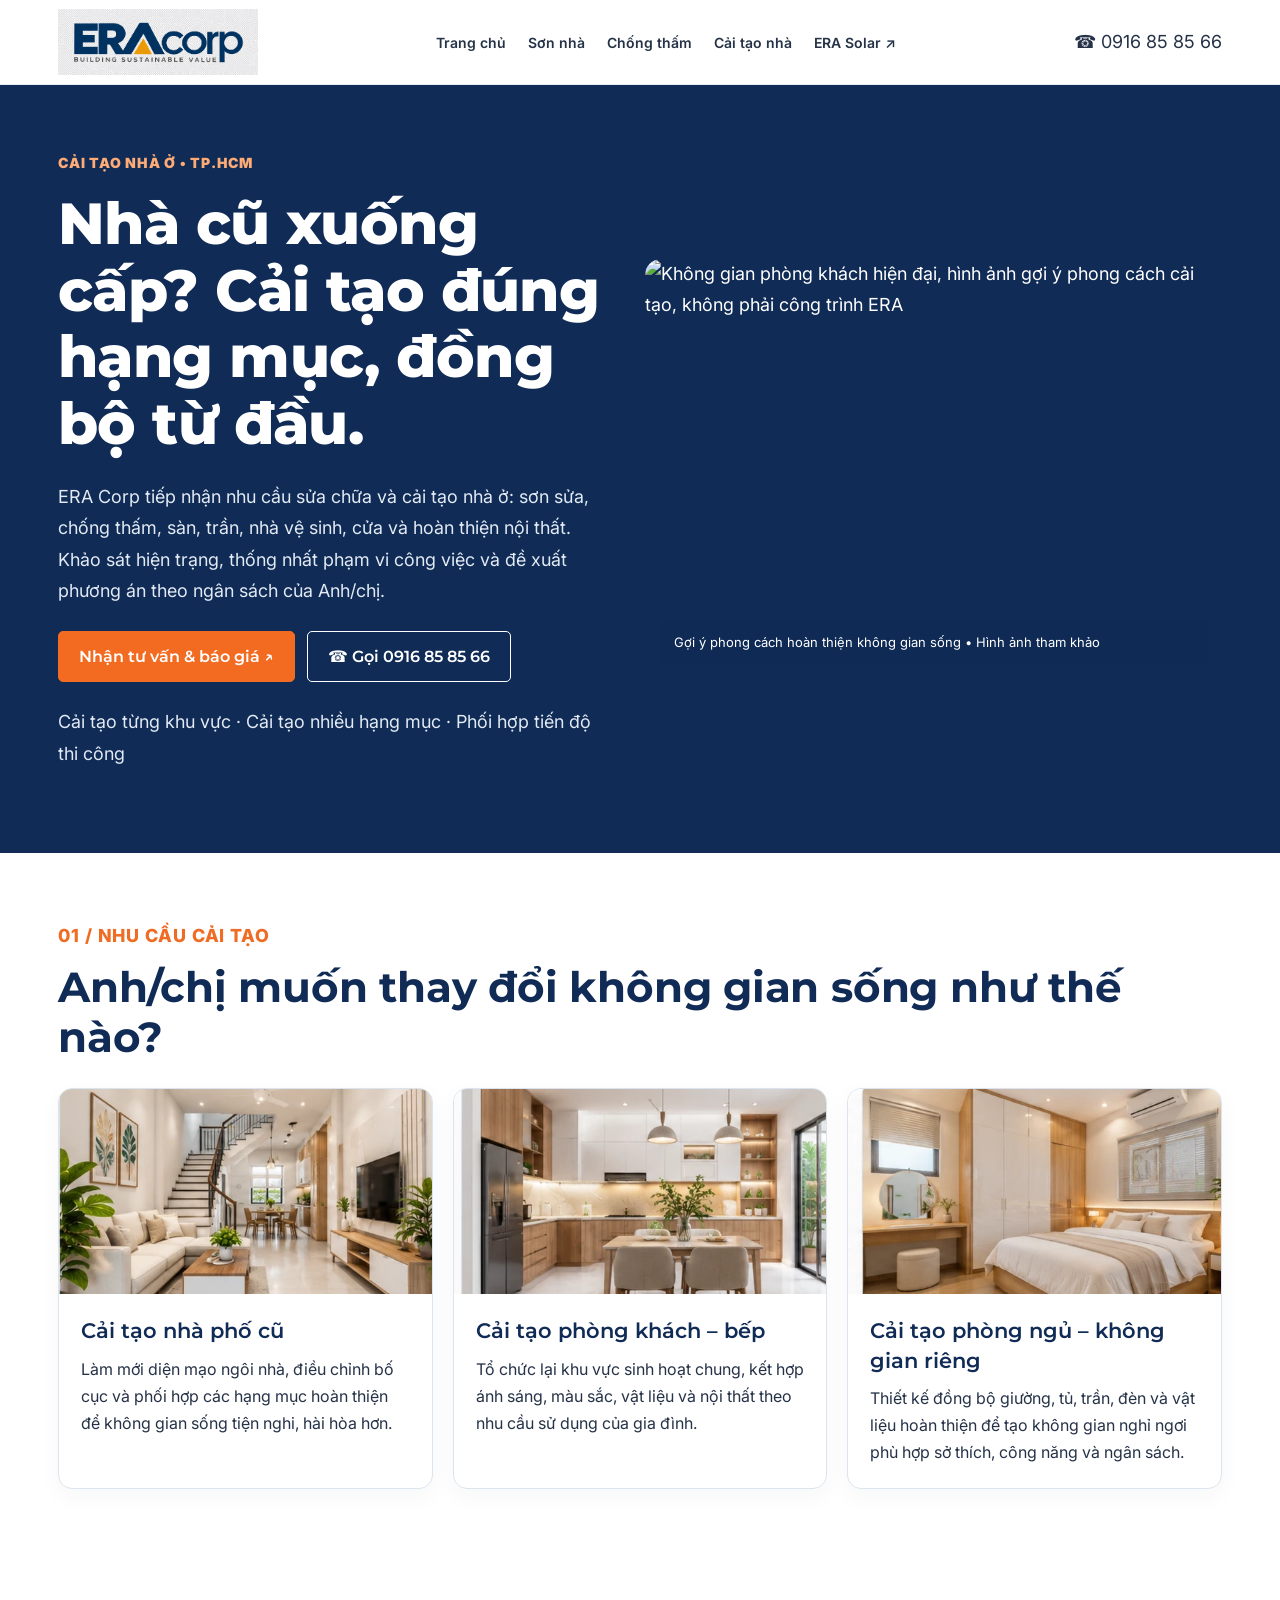
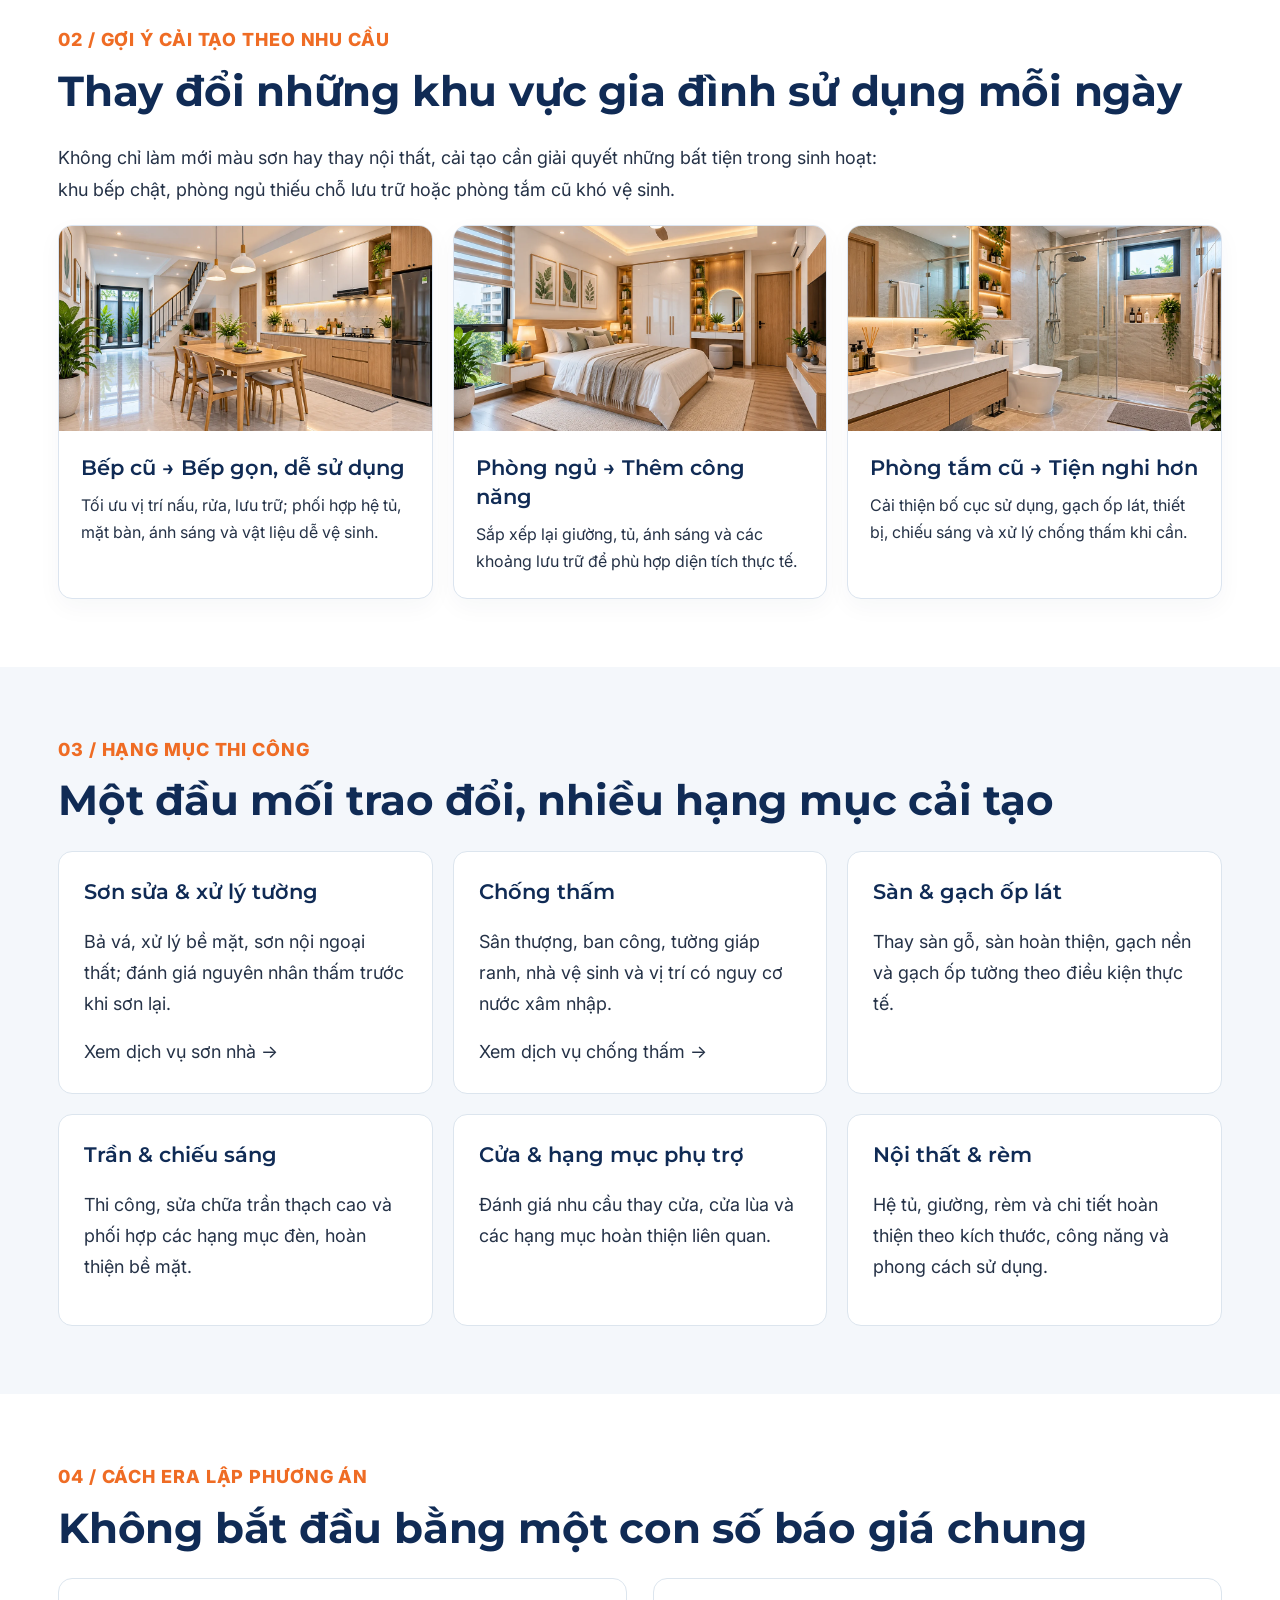
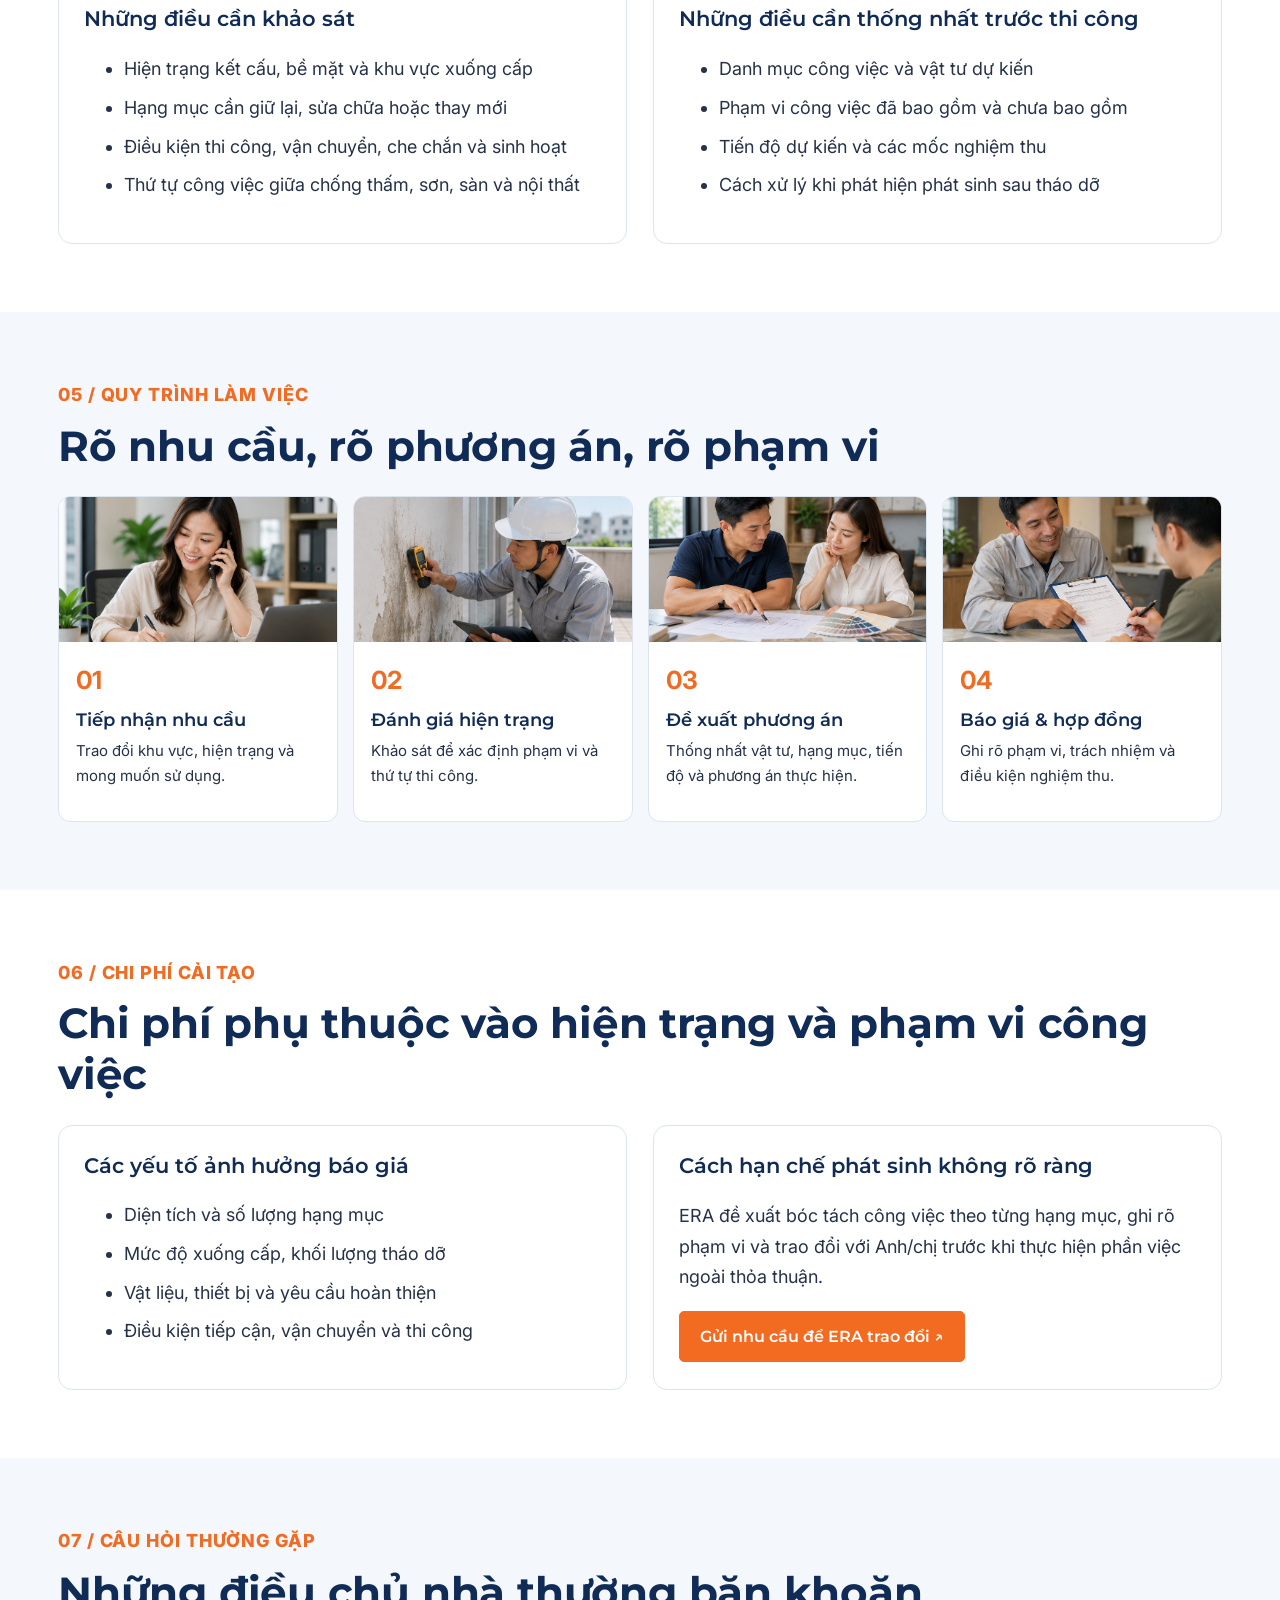
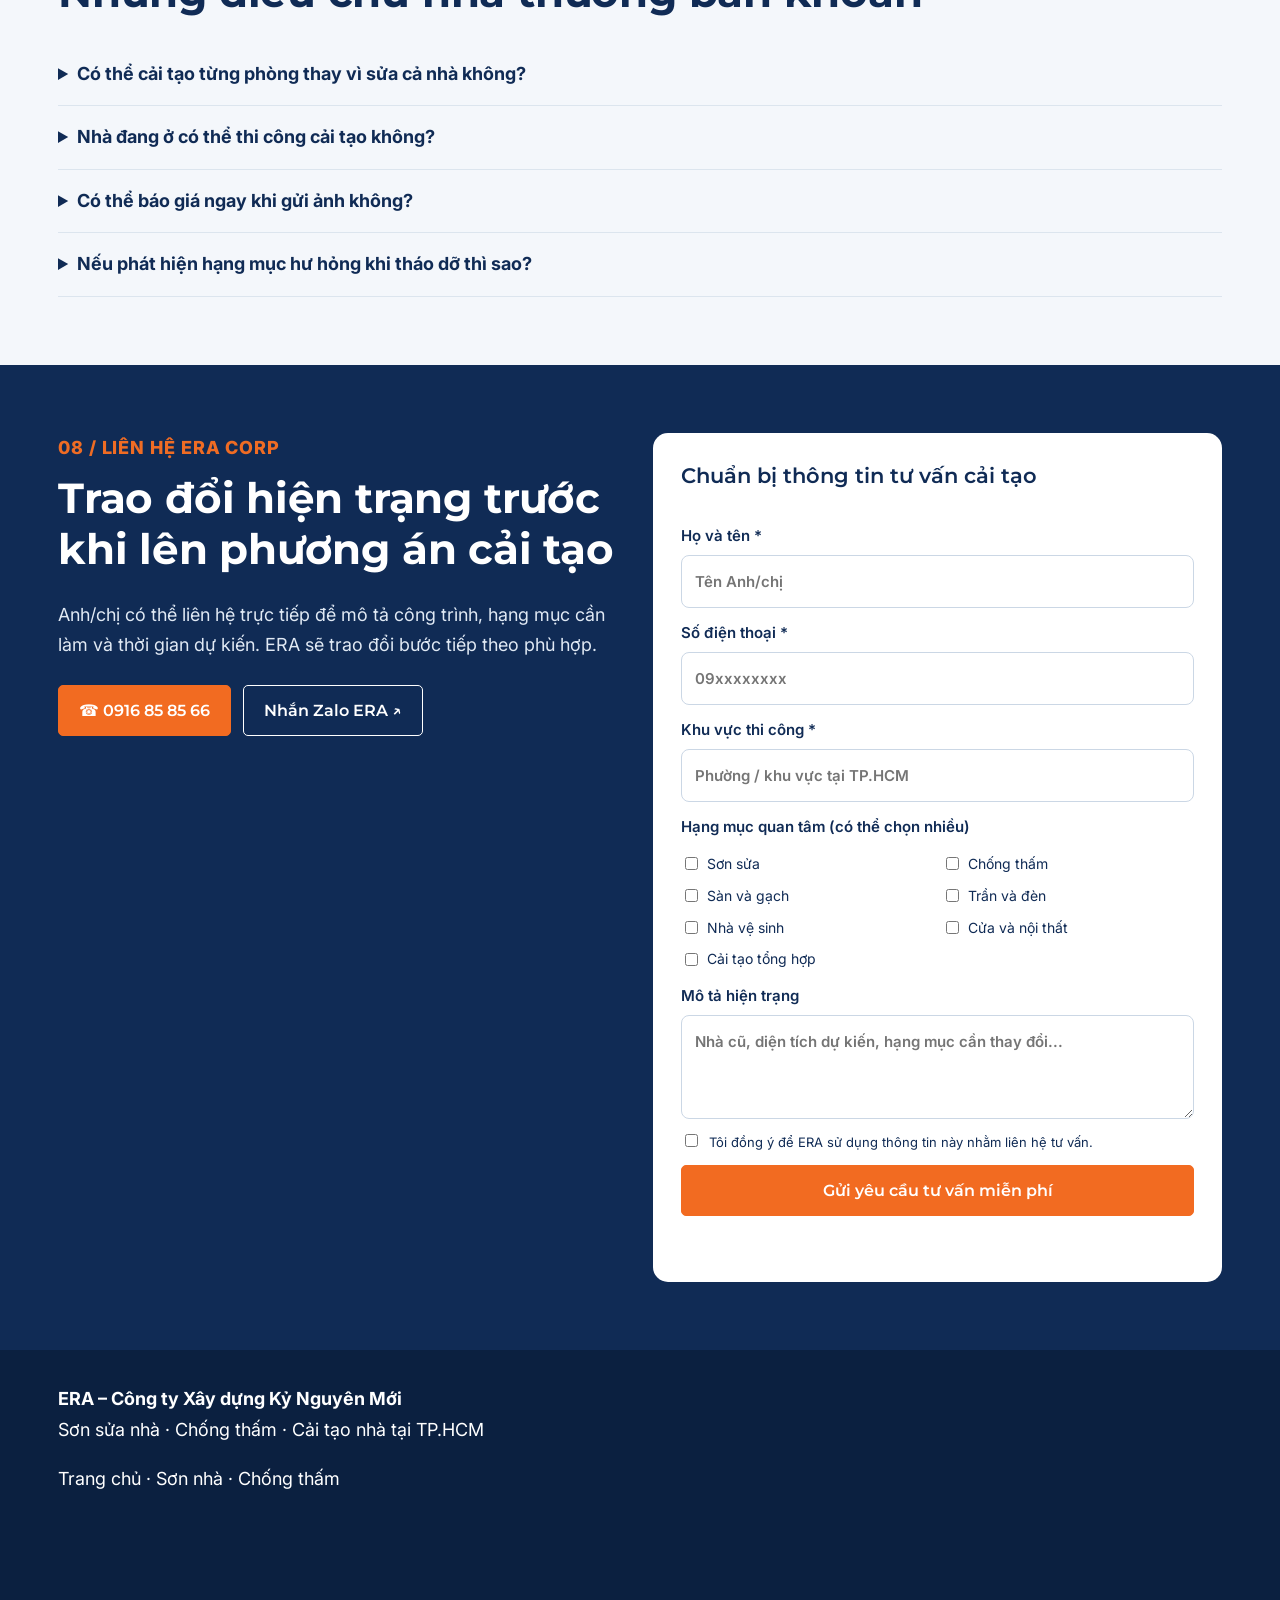
==== commit 51839d1f: "Refresh stylesheet cache for ERAcorp logo" ====
--- a/cai-tao-nha/index.html
+++ b/cai-tao-nha/index.html
@@ -1,4 +1,4 @@
-<!doctype html><html lang="vi"><head><!-- Google Tag Manager --><script>(function(w,d,s,l,i){w[l]=w[l]||[];w[l].push({'gtm.start':new Date().getTime(),event:'gtm.js'});var f=d.getElementsByTagName(s)[0],j=d.createElement(s),dl=l!='dataLayer'?'&l='+l:'';j.async=true;j.src='https://www.googletagmanager.com/gtm.js?id='+i+dl;f.parentNode.insertBefore(j,f);})(window,document,'script','dataLayer','GTM-TDH3HC92');</script><!-- End Google Tag Manager --><meta charset="utf-8"><meta name="viewport" content="width=device-width,initial-scale=1"><title>Cải tạo nhà TP.HCM | Sửa chữa, hoàn thiện nhà ở – ERA Corp</title><meta name="description" content="ERA Corp tư vấn cải tạo nhà ở tại TP.HCM: sơn sửa, chống thấm, sàn, trần, nhà vệ sinh, cửa và nội thất. Khảo sát hiện trạng, lập kế hoạch thi công và báo giá theo hạng mục."><meta name="robots" content="index,follow"><link rel="canonical" href="https://eracorp.vn/cai-tao-nha/"><link rel="preconnect" href="https://fonts.googleapis.com"><link rel="preconnect" href="https://fonts.gstatic.com" crossorigin><link href="https://fonts.googleapis.com/css2?family=Inter:wght@400;500;600;700;800&family=Montserrat:wght@600;700;800;900&display=swap" rel="stylesheet"><link rel="stylesheet" href="../assets/css/style.css?v=20261025multi2"><style>
+<!doctype html><html lang="vi"><head><!-- Google Tag Manager --><script>(function(w,d,s,l,i){w[l]=w[l]||[];w[l].push({'gtm.start':new Date().getTime(),event:'gtm.js'});var f=d.getElementsByTagName(s)[0],j=d.createElement(s),dl=l!='dataLayer'?'&l='+l:'';j.async=true;j.src='https://www.googletagmanager.com/gtm.js?id='+i+dl;f.parentNode.insertBefore(j,f);})(window,document,'script','dataLayer','GTM-TDH3HC92');</script><!-- End Google Tag Manager --><meta charset="utf-8"><meta name="viewport" content="width=device-width,initial-scale=1"><title>Cải tạo nhà TP.HCM | Sửa chữa, hoàn thiện nhà ở – ERA Corp</title><meta name="description" content="ERA Corp tư vấn cải tạo nhà ở tại TP.HCM: sơn sửa, chống thấm, sàn, trần, nhà vệ sinh, cửa và nội thất. Khảo sát hiện trạng, lập kế hoạch thi công và báo giá theo hạng mục."><meta name="robots" content="index,follow"><link rel="canonical" href="https://eracorp.vn/cai-tao-nha/"><link rel="preconnect" href="https://fonts.googleapis.com"><link rel="preconnect" href="https://fonts.gstatic.com" crossorigin><link href="https://fonts.googleapis.com/css2?family=Inter:wght@400;500;600;700;800&family=Montserrat:wght@600;700;800;900&display=swap" rel="stylesheet"><link rel="stylesheet" href="../assets/css/style.css?v=20261027eralogo1"><style>
 .reno-hero{background:#102b55;color:white;padding:66px 0}.reno-hero h1{color:#fff;font-size:clamp(36px,4.5vw,62px);line-height:1.16;font-weight:800;margin:12px 0 24px}.reno-hero p{color:#e2eaf4;font-size:18px;line-height:1.75}.reno-hero-grid{display:grid;grid-template-columns:1.05fr .95fr;gap:44px;align-items:center}.reno-hero-photo{position:relative}.reno-hero-photo img{display:block;width:100%;height:420px;object-fit:cover;border-radius:16px}.reno-hero-photo span{position:absolute;bottom:14px;left:14px;right:14px;background:#102b55e8;color:#fff;border-radius:8px;padding:12px 15px;font-size:13px}.reno-actions{display:flex;gap:12px;flex-wrap:wrap;margin:24px 0}.reno-actions .outline{background:transparent;color:#fff;border:1px solid #fff}.reno-section{padding:68px 0}.reno-section h2{font-size:clamp(28px,3.3vw,45px);line-height:1.2;color:#102b55;margin:10px 0 25px}.reno-kicker{color:#ef6c24;font-weight:800;letter-spacing:.05em}.reno-grid{display:grid;grid-template-columns:repeat(3,minmax(0,1fr));gap:20px}.reno-card{border:1px solid #dbe4ef;border-radius:14px;background:#fff;overflow:hidden;box-shadow:0 8px 25px #122e4a0a}.reno-card img{width:100%;height:205px;object-fit:cover;display:block}.reno-card .inner{padding:22px}.reno-card h3{font-size:21px;color:#102b55;margin:0 0 10px}.reno-card p{font-size:16px;line-height:1.7;margin:0}.reno-muted{background:#f4f7fb}.reno-two{display:grid;grid-template-columns:1fr 1fr;gap:26px}.reno-panel{background:white;border:1px solid #dce5ee;padding:25px;border-radius:14px}.reno-panel h3{color:#102b55;margin-top:0}.reno-panel li{margin:10px 0;line-height:1.6}.reno-steps{display:grid;grid-template-columns:repeat(4,1fr);gap:15px}.reno-step{background:#fff;border:1px solid #dce5ee;border-radius:12px;overflow:hidden}.reno-step img{width:100%;height:145px;object-fit:cover}.reno-step div{padding:17px}.reno-step strong{font-size:25px;color:#ef6c24}.reno-step h3{font-size:18px;color:#102b55;margin:6px 0}.reno-step p{font-size:15px;line-height:1.65}.reno-faq details{border-bottom:1px solid #dce5ee;padding:16px 0}.reno-faq summary{font-weight:700;color:#102b55;cursor:pointer}.reno-faq p{line-height:1.75}.reno-contact{background:#102b55;color:#fff}.reno-contact h2,.reno-contact h3{color:#fff}.reno-contact p{color:#e0e9f4}.reno-form{background:#fff;color:#102b55;border-radius:15px;padding:28px;display:grid;gap:12px}.reno-form h3{color:#102b55}.reno-form label{font-weight:600;display:grid;gap:6px;font-size:15px}.reno-form input,.reno-form select,.reno-form textarea{width:100%;padding:13px;border:1px solid #cbd7e5;border-radius:8px;font:inherit}.reno-form .checks{display:grid;grid-template-columns:1fr 1fr;gap:8px}.reno-form .checks label{display:flex;align-items:center;font-size:14px;font-weight:400}.reno-form .checks input{width:auto}.reno-hint{font-size:13px;color:#52647c!important}.reno-output{display:none;background:#eef4fb;color:#102b55;padding:14px;white-space:pre-wrap;border-radius:8px}.reno-output.active,.reno-copy.active{display:block}.reno-copy{display:none}.reno-footer{background:#0b2040;color:white;padding:34px 0 95px}.reno-footer a{color:white}.reno-note{font-size:14px;line-height:1.6}.reno-hero .eyebrow{color:#ffab76}@media(max-width:900px){.reno-hero-grid,.reno-two{grid-template-columns:1fr}.reno-grid{grid-template-columns:repeat(2,1fr)}.reno-steps{grid-template-columns:repeat(2,1fr)}.reno-hero-photo img{height:310px}}@media(max-width:600px){.reno-hero{padding:36px 0}.reno-section{padding:43px 0}.reno-grid,.reno-steps{grid-template-columns:1fr}.reno-hero-photo img{height:250px}.reno-card img{height:220px}.reno-form{padding:20px}.reno-form .checks{grid-template-columns:1fr}.reno-actions .btn{width:100%;text-align:center}}
 </style><link rel="icon" type="image/png" sizes="512x512" href="../assets/Biểu tượng chữ A hình học xanh navy.png"><link rel="apple-touch-icon" sizes="180x180" href="../assets/Biểu tượng chữ A vàng trên nền xanh tím than.png"></head><body><!-- Google Tag Manager (noscript) --><noscript><iframe src="https://www.googletagmanager.com/ns.html?id=GTM-TDH3HC92" height="0" width="0" style="display:none;visibility:hidden"></iframe></noscript><!-- End Google Tag Manager (noscript) --><header class="header"><div class="wrap nav"><a href="../" class="logo era-logo-link"><picture class="era-logo-picture"><source media="(max-width:780px)" srcset="../assets/Logo ERAcorp với tam giác vàng.png"><img class="era-logo-image" src="../assets/Logo ERAcorp với tam giác vàng (1).png" alt="ERAcorp — Building Sustainable Value" width="600" height="200" decoding="async"></picture></a><nav class="links" id="era-navigation"><a href="../">Trang chủ</a><a href="../son-nha/">Sơn nhà</a><a href="../chong-tham/">Chống thấm</a><a href="../cai-tao-nha/" aria-current="page">Cải tạo nhà</a><a href="https://solar.eracorp.vn/" target="_blank" rel="noopener noreferrer">ERA Solar ↗</a></nav><div class="header-actions"><a class="call-top" href="tel:0916858566">☎ 0916 85 85 66</a><button class="menu-toggle" type="button" aria-label="Mở menu" aria-expanded="false" aria-controls="era-navigation">☰</button></div></div></header><main><section class="reno-hero"><div class="wrap reno-hero-grid"><div><div class="eyebrow">CẢI TẠO NHÀ Ở • TP.HCM</div><h1>Nhà cũ xuống cấp? Cải tạo đúng hạng mục, đồng bộ từ đầu.</h1><p>ERA Corp tiếp nhận nhu cầu sửa chữa và cải tạo nhà ở: sơn sửa, chống thấm, sàn, trần, nhà vệ sinh, cửa và hoàn thiện nội thất. Khảo sát hiện trạng, thống nhất phạm vi công việc và đề xuất phương án theo ngân sách của Anh/chị.</p><div class="reno-actions"><a class="btn" href="#lien-he">Nhận tư vấn & báo giá ↗</a><a class="btn outline" href="tel:0916858566">☎ Gọi 0916 85 85 66</a></div><p class="reno-note">Cải tạo từng khu vực · Cải tạo nhiều hạng mục · Phối hợp tiến độ thi công</p></div><div class="reno-hero-photo"><img src="https://images.unsplash.com/photo-1600210492486-724fe5c67fb0?auto=format&amp;fit=crop&amp;w=1300&amp;q=82" alt="Không gian phòng khách hiện đại, hình ảnh gợi ý phong cách cải tạo, không phải công trình ERA" width="1100" height="800"><span>Gợi ý phong cách hoàn thiện không gian sống • Hình ảnh tham khảo</span></div></div></section>
 <section class="reno-section" id="nhu-cau"><div class="wrap"><div class="reno-kicker">01 / NHU CẦU CẢI TẠO</div><h2>Anh/chị muốn thay đổi không gian sống như thế nào?</h2><div class="reno-grid"><article class="reno-card"><img src="../assets/era-cai-tao-nha-pho-viet-nam.webp" alt="Phòng khách nhà ở tại Hà Nội, Việt Nam với diện tích sinh hoạt vừa phải" loading="lazy"><div class="inner"><h3>Cải tạo nhà phố cũ</h3><p>Làm mới diện mạo ngôi nhà, điều chỉnh bố cục và phối hợp các hạng mục hoàn thiện để không gian sống tiện nghi, hài hòa hơn.</p></div></article><article class="reno-card"><img src="../assets/era-cai-tao-phong-khach-bep.webp" alt="Gợi ý thiết kế phòng khách và không gian sinh hoạt sau cải tạo" loading="lazy"><div class="inner"><h3>Cải tạo phòng khách – bếp</h3><p>Tổ chức lại khu vực sinh hoạt chung, kết hợp ánh sáng, màu sắc, vật liệu và nội thất theo nhu cầu sử dụng của gia đình.</p></div></article><article class="reno-card"><img src="../assets/era-cai-tao-phong-ngu.webp" alt="Gợi ý phòng ngủ hoàn thiện với thiết kế nội thất và ánh sáng đồng bộ" loading="lazy"><div class="inner"><h3>Cải tạo phòng ngủ – không gian riêng</h3><p>Thiết kế đồng bộ giường, tủ, trần, đèn và vật liệu hoàn thiện để tạo không gian nghỉ ngơi phù hợp sở thích, công năng và ngân sách.</p></div></article></div></div></section>
--- a/assets/css/style.css
+++ b/assets/css/style.css
@@ -18,3 +18,13 @@
 .era-request-form{display:grid;gap:14px}.era-request-form h3{margin:0}.era-request-form .form-intro{font-size:15px;line-height:1.65;margin:0}.era-request-form label{display:grid;gap:7px;font-size:15px;font-weight:600}.era-request-form label>span[aria-hidden]{color:#db6023}.era-request-form input:not([type=checkbox]),.era-request-form select,.era-request-form textarea{width:100%;min-width:0;border:1px solid #ccd6e2;border-radius:9px;padding:12px 13px;background:white;color:#132c4f;font:400 16px/1.5 Inter,Arial,sans-serif}.era-request-form input:focus-visible,.era-request-form select:focus-visible,.era-request-form textarea:focus-visible{outline:2px solid #f26b21;outline-offset:2px}.era-request-form .form-two-col{display:grid;grid-template-columns:1fr 1fr;gap:12px}.era-request-form .form-consent{display:flex;align-items:flex-start;gap:9px;font-size:13px;font-weight:400;line-height:1.55}.era-request-form .form-consent input{width:18px;height:18px;flex:0 0 18px;margin-top:2px}.era-request-form .form-feedback{font-size:13px;line-height:1.6;margin:0}.era-request-form .form-handoff{display:grid;gap:10px;padding:14px;border:1px solid #cbd7e4;border-radius:12px;background:#f5f8fc}.era-request-form .form-handoff[hidden]{display:none}.era-request-form .form-handoff p{margin:0;font-size:14px;line-height:1.6}.era-request-form .form-handoff textarea{font-size:14px}.era-request-form .form-handoff .btn{text-align:center}@media(max-width:600px){.era-request-form .form-two-col{grid-template-columns:1fr}}
 
 .service-picks{border:0;padding:0;margin:0}.service-picks legend{font-weight:700}.service-picks-grid{display:grid;grid-template-columns:1fr 1fr;gap:10px}.era-request-form .service-picks-grid label{display:flex;align-items:center;gap:10px;padding:12px;border:1px solid #ccd6e2;border-radius:9px;background:white;font-size:14px;cursor:pointer}.service-picks-grid input{width:18px;height:18px;accent-color:#f26b21}.service-picks-grid label:has(input:checked){border-color:#f26b21;background:#fff7f1}@media(max-width:480px){.service-picks-grid{grid-template-columns:1fr}}
+
+/* ERAcorp identity: responsive logos, preserving existing navigation layout */
+.brandmark:has(.era-logo-picture),.era-logo-link{display:inline-flex;align-items:center;flex:0 0 auto;line-height:1}
+.era-logo-picture{display:block;width:200px;max-width:100%}
+.era-logo-image{display:block;width:100%;height:auto;max-height:68px;object-fit:contain;object-position:left center}
+.footer .era-logo-picture{background:#fff;border-radius:5px;padding:6px;width:205px}
+.footer .era-logo-image{max-height:68px}
+@media(max-width:1050px){.era-logo-picture{width:174px}}
+@media(max-width:780px){.era-logo-picture{width:150px}.era-logo-image{max-height:52px}.footer .era-logo-picture{width:170px}}
+@media(max-width:390px){.era-logo-picture{width:134px}}
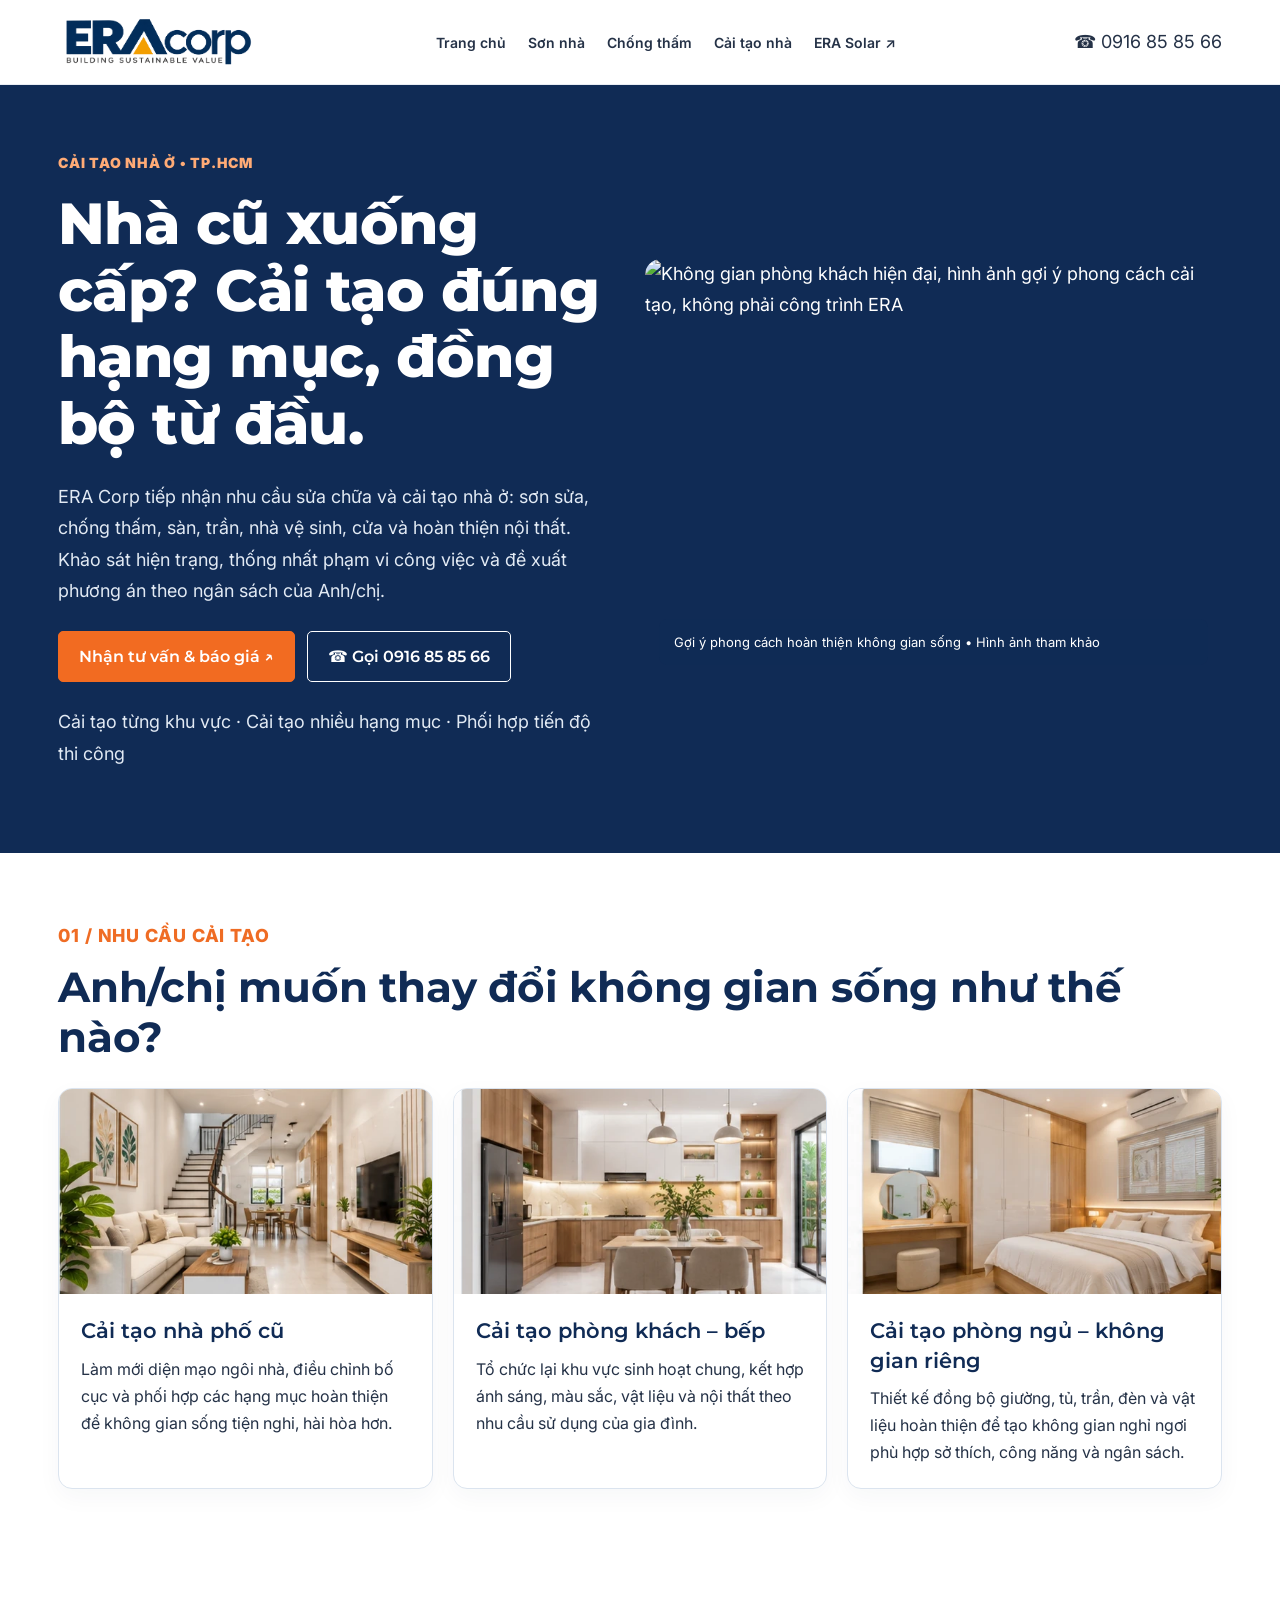
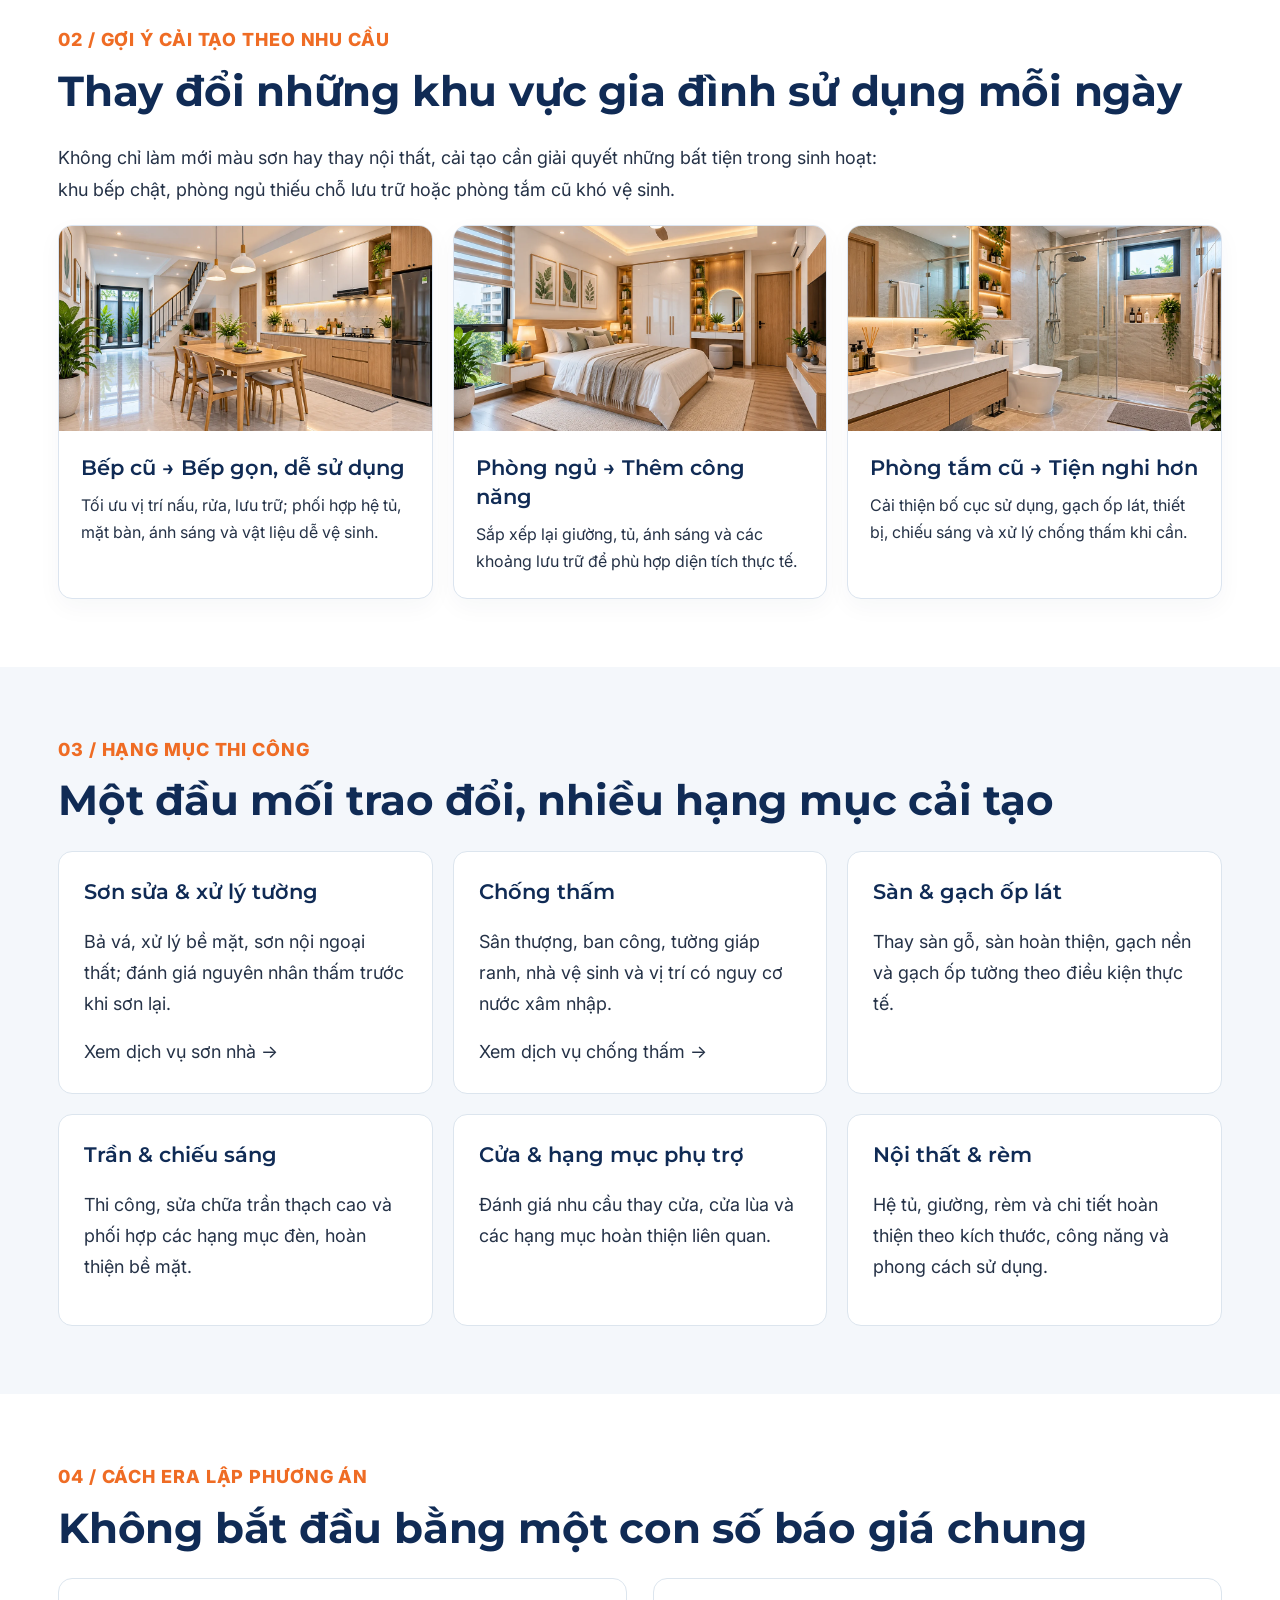
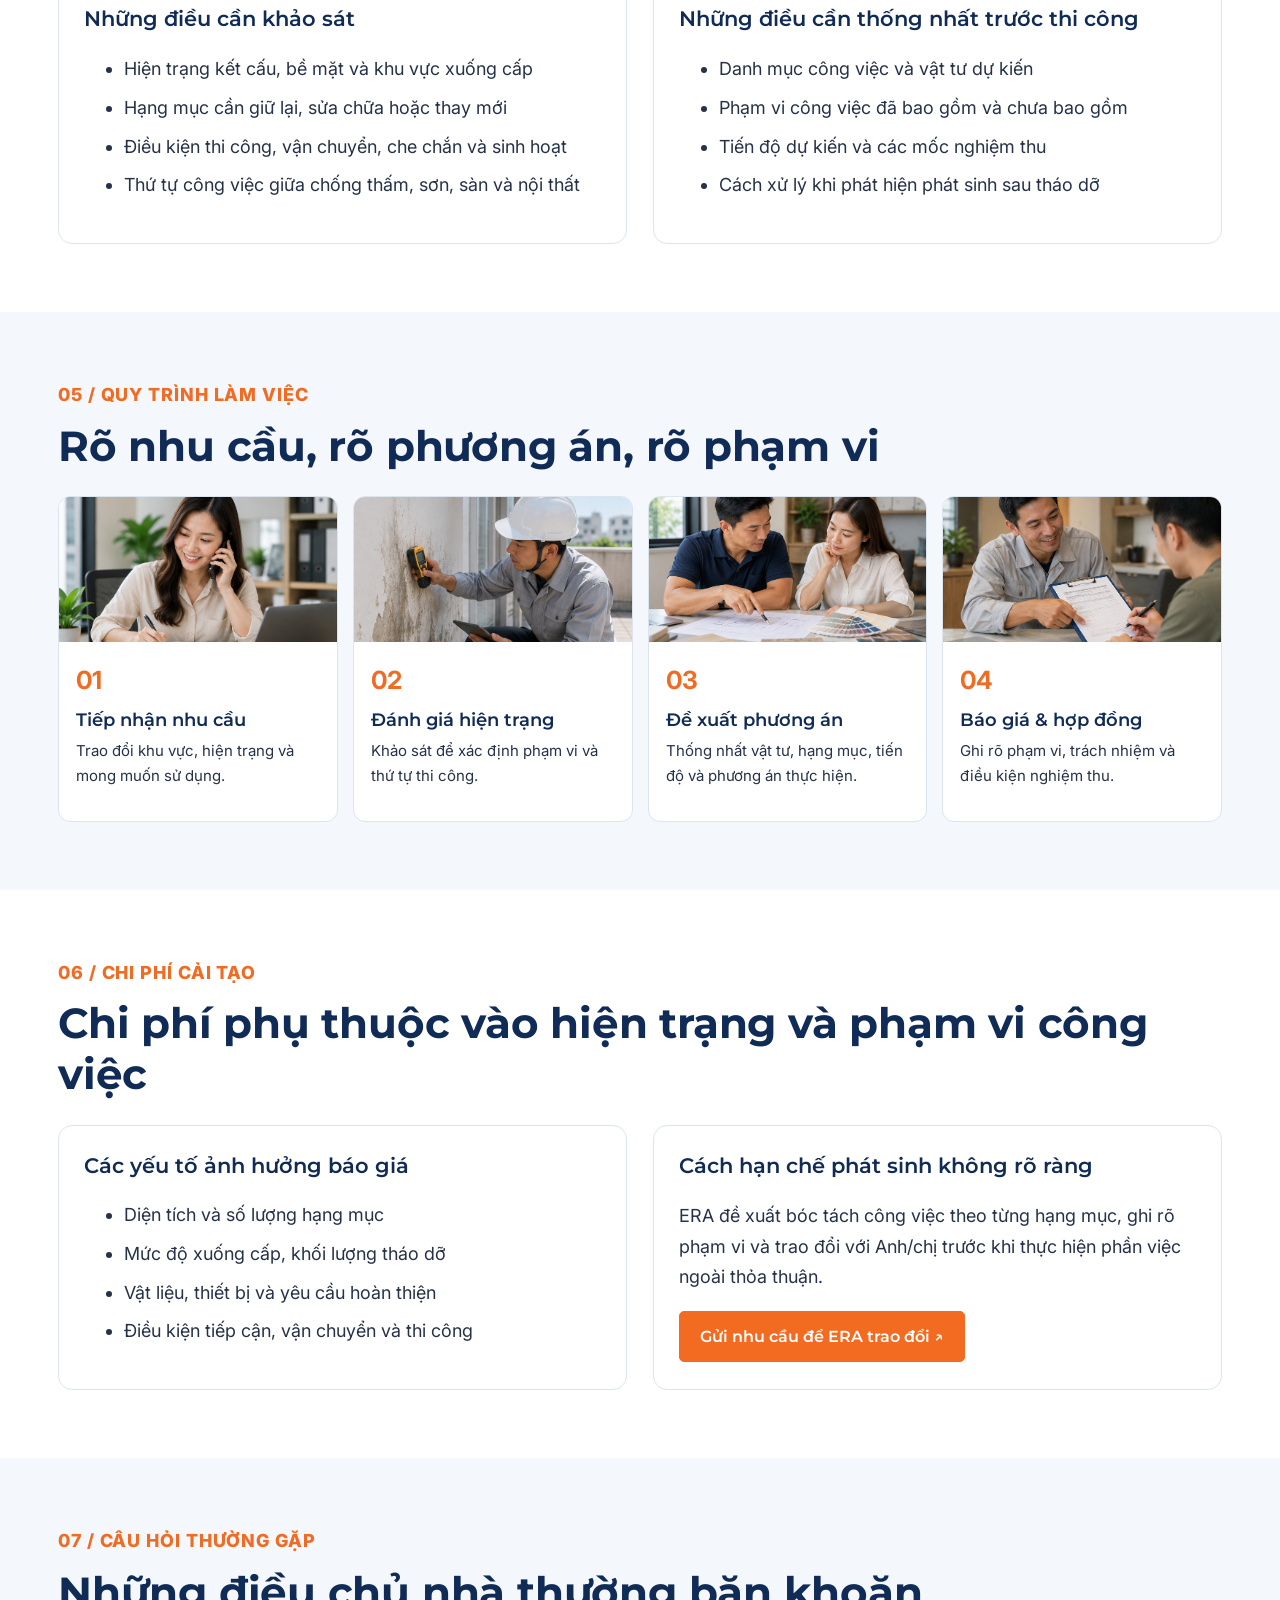
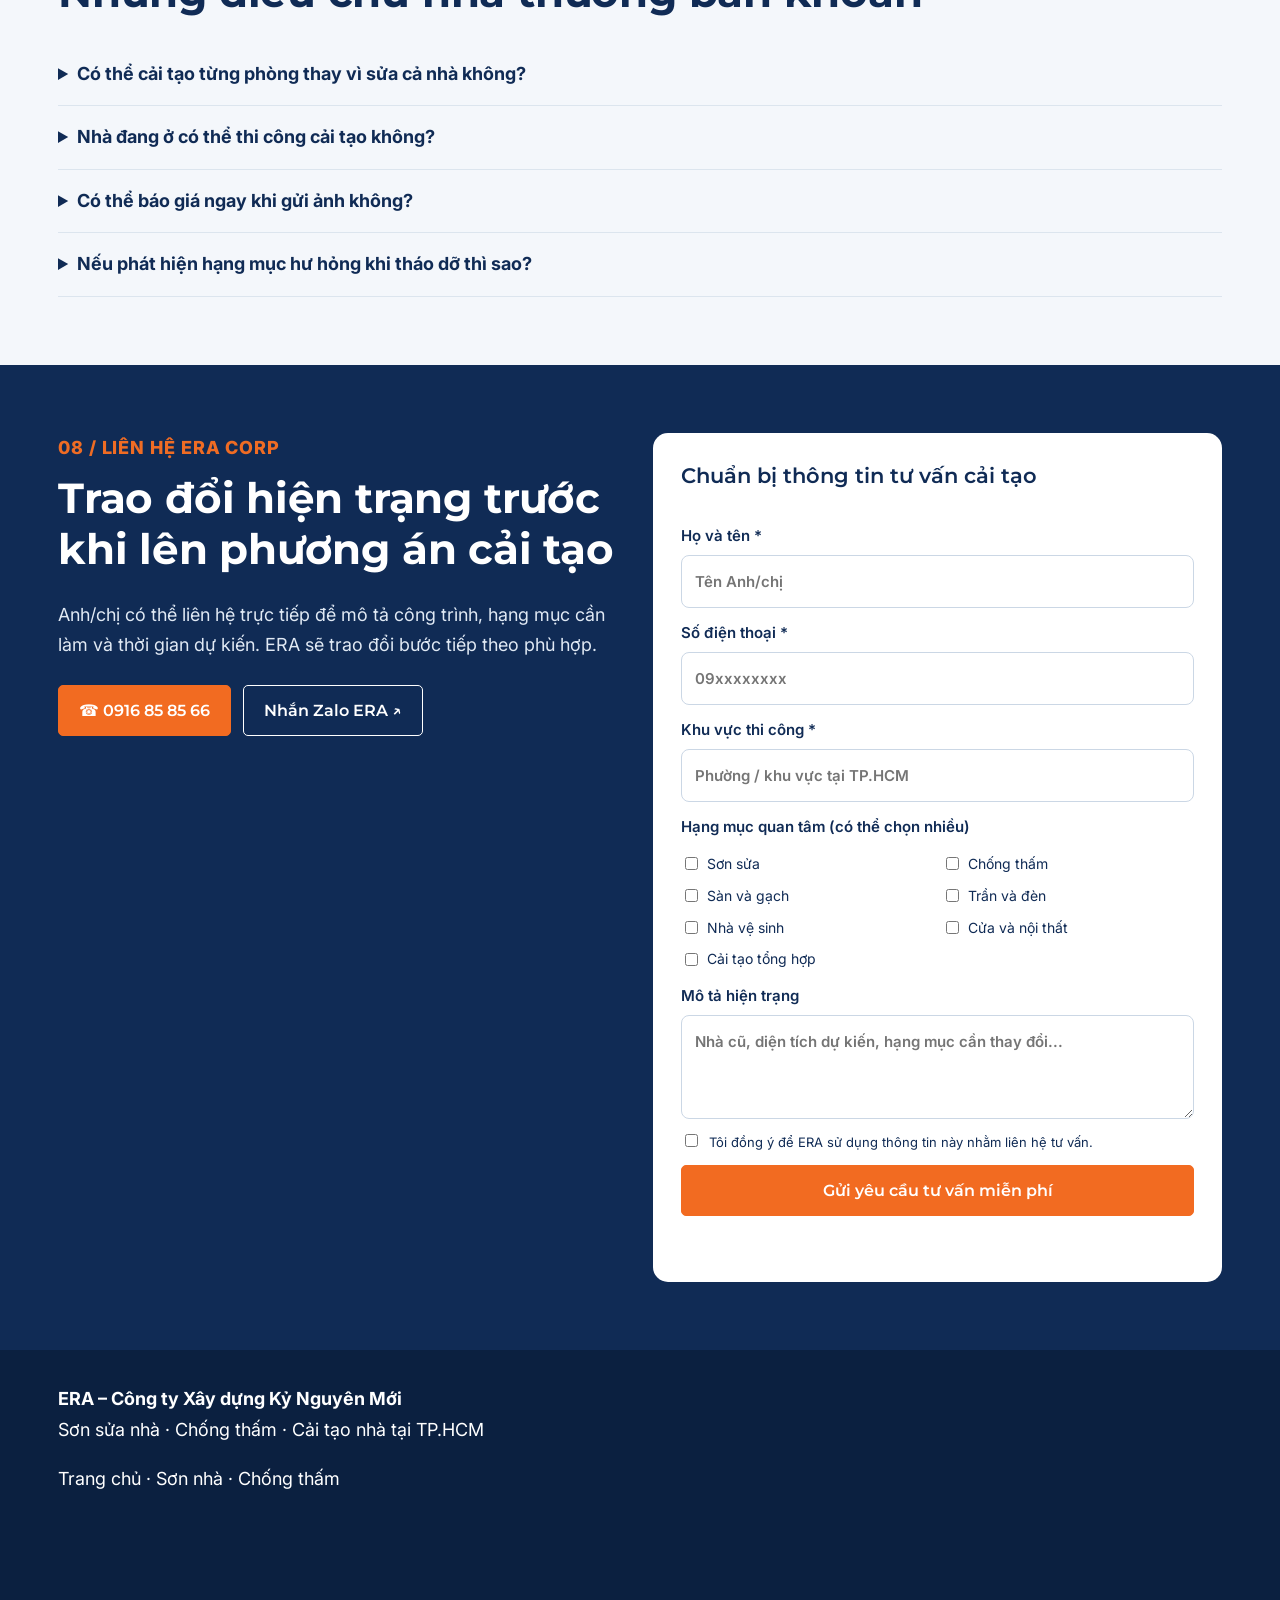
==== commit 9e6cc3e9: "Use new transparent ERAcorp desktop and mobile logos" ====
--- a/cai-tao-nha/index.html
+++ b/cai-tao-nha/index.html
@@ -1,6 +1,6 @@
 <!doctype html><html lang="vi"><head><!-- Google Tag Manager --><script>(function(w,d,s,l,i){w[l]=w[l]||[];w[l].push({'gtm.start':new Date().getTime(),event:'gtm.js'});var f=d.getElementsByTagName(s)[0],j=d.createElement(s),dl=l!='dataLayer'?'&l='+l:'';j.async=true;j.src='https://www.googletagmanager.com/gtm.js?id='+i+dl;f.parentNode.insertBefore(j,f);})(window,document,'script','dataLayer','GTM-TDH3HC92');</script><!-- End Google Tag Manager --><meta charset="utf-8"><meta name="viewport" content="width=device-width,initial-scale=1"><title>Cải tạo nhà TP.HCM | Sửa chữa, hoàn thiện nhà ở – ERA Corp</title><meta name="description" content="ERA Corp tư vấn cải tạo nhà ở tại TP.HCM: sơn sửa, chống thấm, sàn, trần, nhà vệ sinh, cửa và nội thất. Khảo sát hiện trạng, lập kế hoạch thi công và báo giá theo hạng mục."><meta name="robots" content="index,follow"><link rel="canonical" href="https://eracorp.vn/cai-tao-nha/"><link rel="preconnect" href="https://fonts.googleapis.com"><link rel="preconnect" href="https://fonts.gstatic.com" crossorigin><link href="https://fonts.googleapis.com/css2?family=Inter:wght@400;500;600;700;800&family=Montserrat:wght@600;700;800;900&display=swap" rel="stylesheet"><link rel="stylesheet" href="../assets/css/style.css?v=20261027eralogo1"><style>
 .reno-hero{background:#102b55;color:white;padding:66px 0}.reno-hero h1{color:#fff;font-size:clamp(36px,4.5vw,62px);line-height:1.16;font-weight:800;margin:12px 0 24px}.reno-hero p{color:#e2eaf4;font-size:18px;line-height:1.75}.reno-hero-grid{display:grid;grid-template-columns:1.05fr .95fr;gap:44px;align-items:center}.reno-hero-photo{position:relative}.reno-hero-photo img{display:block;width:100%;height:420px;object-fit:cover;border-radius:16px}.reno-hero-photo span{position:absolute;bottom:14px;left:14px;right:14px;background:#102b55e8;color:#fff;border-radius:8px;padding:12px 15px;font-size:13px}.reno-actions{display:flex;gap:12px;flex-wrap:wrap;margin:24px 0}.reno-actions .outline{background:transparent;color:#fff;border:1px solid #fff}.reno-section{padding:68px 0}.reno-section h2{font-size:clamp(28px,3.3vw,45px);line-height:1.2;color:#102b55;margin:10px 0 25px}.reno-kicker{color:#ef6c24;font-weight:800;letter-spacing:.05em}.reno-grid{display:grid;grid-template-columns:repeat(3,minmax(0,1fr));gap:20px}.reno-card{border:1px solid #dbe4ef;border-radius:14px;background:#fff;overflow:hidden;box-shadow:0 8px 25px #122e4a0a}.reno-card img{width:100%;height:205px;object-fit:cover;display:block}.reno-card .inner{padding:22px}.reno-card h3{font-size:21px;color:#102b55;margin:0 0 10px}.reno-card p{font-size:16px;line-height:1.7;margin:0}.reno-muted{background:#f4f7fb}.reno-two{display:grid;grid-template-columns:1fr 1fr;gap:26px}.reno-panel{background:white;border:1px solid #dce5ee;padding:25px;border-radius:14px}.reno-panel h3{color:#102b55;margin-top:0}.reno-panel li{margin:10px 0;line-height:1.6}.reno-steps{display:grid;grid-template-columns:repeat(4,1fr);gap:15px}.reno-step{background:#fff;border:1px solid #dce5ee;border-radius:12px;overflow:hidden}.reno-step img{width:100%;height:145px;object-fit:cover}.reno-step div{padding:17px}.reno-step strong{font-size:25px;color:#ef6c24}.reno-step h3{font-size:18px;color:#102b55;margin:6px 0}.reno-step p{font-size:15px;line-height:1.65}.reno-faq details{border-bottom:1px solid #dce5ee;padding:16px 0}.reno-faq summary{font-weight:700;color:#102b55;cursor:pointer}.reno-faq p{line-height:1.75}.reno-contact{background:#102b55;color:#fff}.reno-contact h2,.reno-contact h3{color:#fff}.reno-contact p{color:#e0e9f4}.reno-form{background:#fff;color:#102b55;border-radius:15px;padding:28px;display:grid;gap:12px}.reno-form h3{color:#102b55}.reno-form label{font-weight:600;display:grid;gap:6px;font-size:15px}.reno-form input,.reno-form select,.reno-form textarea{width:100%;padding:13px;border:1px solid #cbd7e5;border-radius:8px;font:inherit}.reno-form .checks{display:grid;grid-template-columns:1fr 1fr;gap:8px}.reno-form .checks label{display:flex;align-items:center;font-size:14px;font-weight:400}.reno-form .checks input{width:auto}.reno-hint{font-size:13px;color:#52647c!important}.reno-output{display:none;background:#eef4fb;color:#102b55;padding:14px;white-space:pre-wrap;border-radius:8px}.reno-output.active,.reno-copy.active{display:block}.reno-copy{display:none}.reno-footer{background:#0b2040;color:white;padding:34px 0 95px}.reno-footer a{color:white}.reno-note{font-size:14px;line-height:1.6}.reno-hero .eyebrow{color:#ffab76}@media(max-width:900px){.reno-hero-grid,.reno-two{grid-template-columns:1fr}.reno-grid{grid-template-columns:repeat(2,1fr)}.reno-steps{grid-template-columns:repeat(2,1fr)}.reno-hero-photo img{height:310px}}@media(max-width:600px){.reno-hero{padding:36px 0}.reno-section{padding:43px 0}.reno-grid,.reno-steps{grid-template-columns:1fr}.reno-hero-photo img{height:250px}.reno-card img{height:220px}.reno-form{padding:20px}.reno-form .checks{grid-template-columns:1fr}.reno-actions .btn{width:100%;text-align:center}}
-</style><link rel="icon" type="image/png" sizes="512x512" href="../assets/Biểu tượng chữ A hình học xanh navy.png"><link rel="apple-touch-icon" sizes="180x180" href="../assets/Biểu tượng chữ A vàng trên nền xanh tím than.png"></head><body><!-- Google Tag Manager (noscript) --><noscript><iframe src="https://www.googletagmanager.com/ns.html?id=GTM-TDH3HC92" height="0" width="0" style="display:none;visibility:hidden"></iframe></noscript><!-- End Google Tag Manager (noscript) --><header class="header"><div class="wrap nav"><a href="../" class="logo era-logo-link"><picture class="era-logo-picture"><source media="(max-width:780px)" srcset="../assets/Logo ERAcorp với tam giác vàng.png"><img class="era-logo-image" src="../assets/Logo ERAcorp với tam giác vàng (1).png" alt="ERAcorp — Building Sustainable Value" width="600" height="200" decoding="async"></picture></a><nav class="links" id="era-navigation"><a href="../">Trang chủ</a><a href="../son-nha/">Sơn nhà</a><a href="../chong-tham/">Chống thấm</a><a href="../cai-tao-nha/" aria-current="page">Cải tạo nhà</a><a href="https://solar.eracorp.vn/" target="_blank" rel="noopener noreferrer">ERA Solar ↗</a></nav><div class="header-actions"><a class="call-top" href="tel:0916858566">☎ 0916 85 85 66</a><button class="menu-toggle" type="button" aria-label="Mở menu" aria-expanded="false" aria-controls="era-navigation">☰</button></div></div></header><main><section class="reno-hero"><div class="wrap reno-hero-grid"><div><div class="eyebrow">CẢI TẠO NHÀ Ở • TP.HCM</div><h1>Nhà cũ xuống cấp? Cải tạo đúng hạng mục, đồng bộ từ đầu.</h1><p>ERA Corp tiếp nhận nhu cầu sửa chữa và cải tạo nhà ở: sơn sửa, chống thấm, sàn, trần, nhà vệ sinh, cửa và hoàn thiện nội thất. Khảo sát hiện trạng, thống nhất phạm vi công việc và đề xuất phương án theo ngân sách của Anh/chị.</p><div class="reno-actions"><a class="btn" href="#lien-he">Nhận tư vấn & báo giá ↗</a><a class="btn outline" href="tel:0916858566">☎ Gọi 0916 85 85 66</a></div><p class="reno-note">Cải tạo từng khu vực · Cải tạo nhiều hạng mục · Phối hợp tiến độ thi công</p></div><div class="reno-hero-photo"><img src="https://images.unsplash.com/photo-1600210492486-724fe5c67fb0?auto=format&amp;fit=crop&amp;w=1300&amp;q=82" alt="Không gian phòng khách hiện đại, hình ảnh gợi ý phong cách cải tạo, không phải công trình ERA" width="1100" height="800"><span>Gợi ý phong cách hoàn thiện không gian sống • Hình ảnh tham khảo</span></div></div></section>
+</style><link rel="icon" type="image/png" sizes="512x512" href="../assets/Biểu tượng chữ A hình học xanh navy.png"><link rel="apple-touch-icon" sizes="180x180" href="../assets/Biểu tượng chữ A vàng trên nền xanh tím than.png"></head><body><!-- Google Tag Manager (noscript) --><noscript><iframe src="https://www.googletagmanager.com/ns.html?id=GTM-TDH3HC92" height="0" width="0" style="display:none;visibility:hidden"></iframe></noscript><!-- End Google Tag Manager (noscript) --><header class="header"><div class="wrap nav"><a href="../" class="logo era-logo-link"><picture class="era-logo-picture"><source media="(max-width:780px)" srcset="../assets/Logo Eracorp Mobile nền trong suốt.png"><img class="era-logo-image" src="../assets/Logo Eracorp Destop nền trong suốt.png" alt="ERAcorp — Building Sustainable Value" width="600" height="200" decoding="async"></picture></a><nav class="links" id="era-navigation"><a href="../">Trang chủ</a><a href="../son-nha/">Sơn nhà</a><a href="../chong-tham/">Chống thấm</a><a href="../cai-tao-nha/" aria-current="page">Cải tạo nhà</a><a href="https://solar.eracorp.vn/" target="_blank" rel="noopener noreferrer">ERA Solar ↗</a></nav><div class="header-actions"><a class="call-top" href="tel:0916858566">☎ 0916 85 85 66</a><button class="menu-toggle" type="button" aria-label="Mở menu" aria-expanded="false" aria-controls="era-navigation">☰</button></div></div></header><main><section class="reno-hero"><div class="wrap reno-hero-grid"><div><div class="eyebrow">CẢI TẠO NHÀ Ở • TP.HCM</div><h1>Nhà cũ xuống cấp? Cải tạo đúng hạng mục, đồng bộ từ đầu.</h1><p>ERA Corp tiếp nhận nhu cầu sửa chữa và cải tạo nhà ở: sơn sửa, chống thấm, sàn, trần, nhà vệ sinh, cửa và hoàn thiện nội thất. Khảo sát hiện trạng, thống nhất phạm vi công việc và đề xuất phương án theo ngân sách của Anh/chị.</p><div class="reno-actions"><a class="btn" href="#lien-he">Nhận tư vấn & báo giá ↗</a><a class="btn outline" href="tel:0916858566">☎ Gọi 0916 85 85 66</a></div><p class="reno-note">Cải tạo từng khu vực · Cải tạo nhiều hạng mục · Phối hợp tiến độ thi công</p></div><div class="reno-hero-photo"><img src="https://images.unsplash.com/photo-1600210492486-724fe5c67fb0?auto=format&amp;fit=crop&amp;w=1300&amp;q=82" alt="Không gian phòng khách hiện đại, hình ảnh gợi ý phong cách cải tạo, không phải công trình ERA" width="1100" height="800"><span>Gợi ý phong cách hoàn thiện không gian sống • Hình ảnh tham khảo</span></div></div></section>
 <section class="reno-section" id="nhu-cau"><div class="wrap"><div class="reno-kicker">01 / NHU CẦU CẢI TẠO</div><h2>Anh/chị muốn thay đổi không gian sống như thế nào?</h2><div class="reno-grid"><article class="reno-card"><img src="../assets/era-cai-tao-nha-pho-viet-nam.webp" alt="Phòng khách nhà ở tại Hà Nội, Việt Nam với diện tích sinh hoạt vừa phải" loading="lazy"><div class="inner"><h3>Cải tạo nhà phố cũ</h3><p>Làm mới diện mạo ngôi nhà, điều chỉnh bố cục và phối hợp các hạng mục hoàn thiện để không gian sống tiện nghi, hài hòa hơn.</p></div></article><article class="reno-card"><img src="../assets/era-cai-tao-phong-khach-bep.webp" alt="Gợi ý thiết kế phòng khách và không gian sinh hoạt sau cải tạo" loading="lazy"><div class="inner"><h3>Cải tạo phòng khách – bếp</h3><p>Tổ chức lại khu vực sinh hoạt chung, kết hợp ánh sáng, màu sắc, vật liệu và nội thất theo nhu cầu sử dụng của gia đình.</p></div></article><article class="reno-card"><img src="../assets/era-cai-tao-phong-ngu.webp" alt="Gợi ý phòng ngủ hoàn thiện với thiết kế nội thất và ánh sáng đồng bộ" loading="lazy"><div class="inner"><h3>Cải tạo phòng ngủ – không gian riêng</h3><p>Thiết kế đồng bộ giường, tủ, trần, đèn và vật liệu hoàn thiện để tạo không gian nghỉ ngơi phù hợp sở thích, công năng và ngân sách.</p></div></article></div></div></section>
 <section class="reno-section" id="khong-gian-moi"><div class="wrap"><div class="reno-kicker">02 / GỢI Ý CẢI TẠO THEO NHU CẦU</div><h2>Thay đổi những khu vực gia đình sử dụng mỗi ngày</h2><p style="max-width:840px;line-height:1.8">Không chỉ làm mới màu sơn hay thay nội thất, cải tạo cần giải quyết những bất tiện trong sinh hoạt: khu bếp chật, phòng ngủ thiếu chỗ lưu trữ hoặc phòng tắm cũ khó vệ sinh.</p><div class="reno-grid"><article class="reno-card"><img src="../assets/era-cai-tao-bep-viet-nam-1200x900.webp" alt="Không gian bếp gia đình được tổ chức lại với hệ tủ và mặt bàn sử dụng thuận tiện" loading="lazy"><div class="inner"><h3>Bếp cũ → Bếp gọn, dễ sử dụng</h3><p>Tối ưu vị trí nấu, rửa, lưu trữ; phối hợp hệ tủ, mặt bàn, ánh sáng và vật liệu dễ vệ sinh.</p></div></article><article class="reno-card"><img src="../assets/era-cai-tao-phong-ngu-viet-nam-1200x900.webp" alt="Phòng ngủ hiện đại có bố trí giường, tủ và ánh sáng ấm" loading="lazy"><div class="inner"><h3>Phòng ngủ → Thêm công năng</h3><p>Sắp xếp lại giường, tủ, ánh sáng và các khoảng lưu trữ để phù hợp diện tích thực tế.</p></div></article><article class="reno-card"><img src="../assets/era-cai-tao-phong-tam-viet-nam-1200x900.webp" alt="Phòng tắm hoàn thiện với khu vực tắm và thiết bị vệ sinh bố trí gọn gàng" loading="lazy"><div class="inner"><h3>Phòng tắm cũ → Tiện nghi hơn</h3><p>Cải thiện bố cục sử dụng, gạch ốp lát, thiết bị, chiếu sáng và xử lý chống thấm khi cần.</p></div></article></div></div></section><section class="reno-section reno-muted" id="hang-muc"><div class="wrap"><div class="reno-kicker">03 / HẠNG MỤC THI CÔNG</div><h2>Một đầu mối trao đổi, nhiều hạng mục cải tạo</h2><div class="reno-grid"><article class="reno-panel"><h3>Sơn sửa & xử lý tường</h3><p>Bả vá, xử lý bề mặt, sơn nội ngoại thất; đánh giá nguyên nhân thấm trước khi sơn lại.</p><a href="../son-nha/">Xem dịch vụ sơn nhà →</a></article><article class="reno-panel"><h3>Chống thấm</h3><p>Sân thượng, ban công, tường giáp ranh, nhà vệ sinh và vị trí có nguy cơ nước xâm nhập.</p><a href="../chong-tham/">Xem dịch vụ chống thấm →</a></article><article class="reno-panel"><h3>Sàn & gạch ốp lát</h3><p>Thay sàn gỗ, sàn hoàn thiện, gạch nền và gạch ốp tường theo điều kiện thực tế.</p></article><article class="reno-panel"><h3>Trần & chiếu sáng</h3><p>Thi công, sửa chữa trần thạch cao và phối hợp các hạng mục đèn, hoàn thiện bề mặt.</p></article><article class="reno-panel"><h3>Cửa & hạng mục phụ trợ</h3><p>Đánh giá nhu cầu thay cửa, cửa lùa và các hạng mục hoàn thiện liên quan.</p></article><article class="reno-panel"><h3>Nội thất & rèm</h3><p>Hệ tủ, giường, rèm và chi tiết hoàn thiện theo kích thước, công năng và phong cách sử dụng.</p></article></div></div></section>
 <section class="reno-section"><div class="wrap"><div class="reno-kicker">04 / CÁCH ERA LẬP PHƯƠNG ÁN</div><h2>Không bắt đầu bằng một con số báo giá chung</h2><div class="reno-two"><div class="reno-panel"><h3>Những điều cần khảo sát</h3><ul><li>Hiện trạng kết cấu, bề mặt và khu vực xuống cấp</li><li>Hạng mục cần giữ lại, sửa chữa hoặc thay mới</li><li>Điều kiện thi công, vận chuyển, che chắn và sinh hoạt</li><li>Thứ tự công việc giữa chống thấm, sơn, sàn và nội thất</li></ul></div><div class="reno-panel"><h3>Những điều cần thống nhất trước thi công</h3><ul><li>Danh mục công việc và vật tư dự kiến</li><li>Phạm vi công việc đã bao gồm và chưa bao gồm</li><li>Tiến độ dự kiến và các mốc nghiệm thu</li><li>Cách xử lý khi phát hiện phát sinh sau tháo dỡ</li></ul></div></div></div></section>
